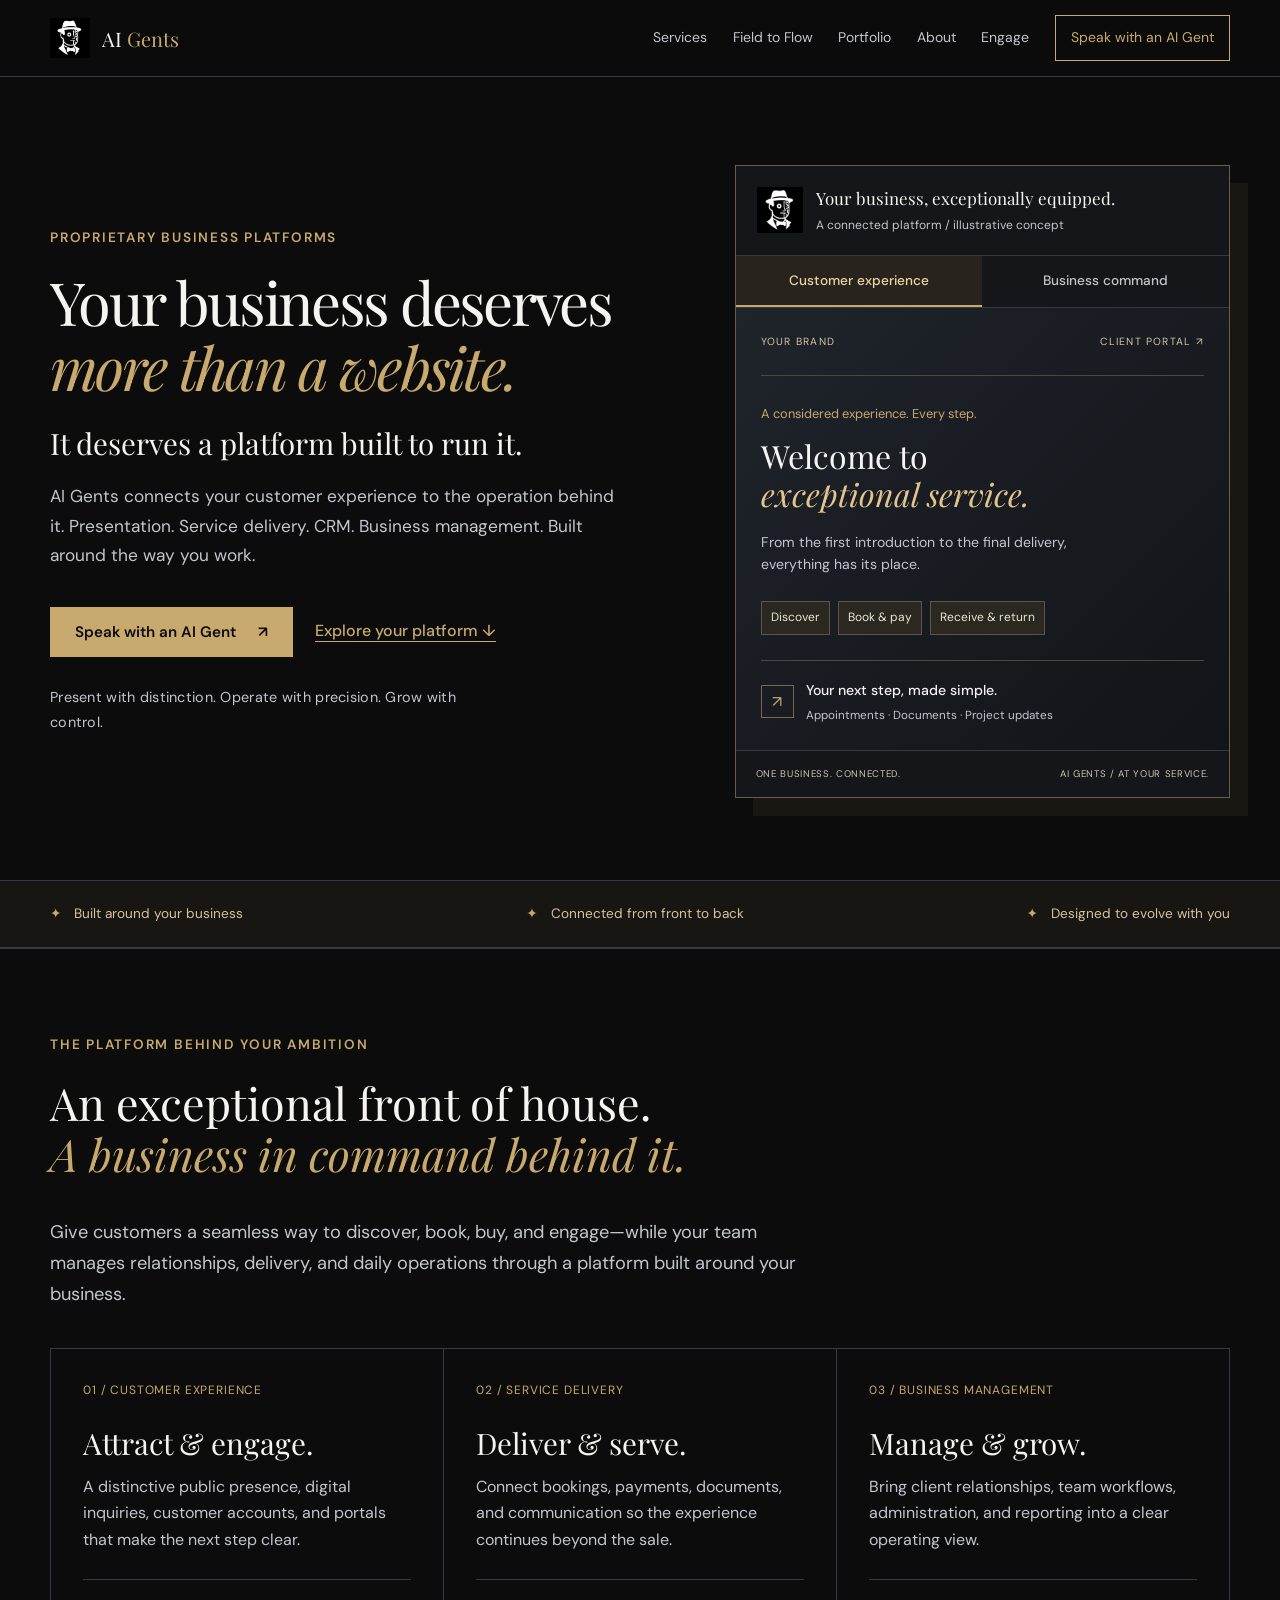
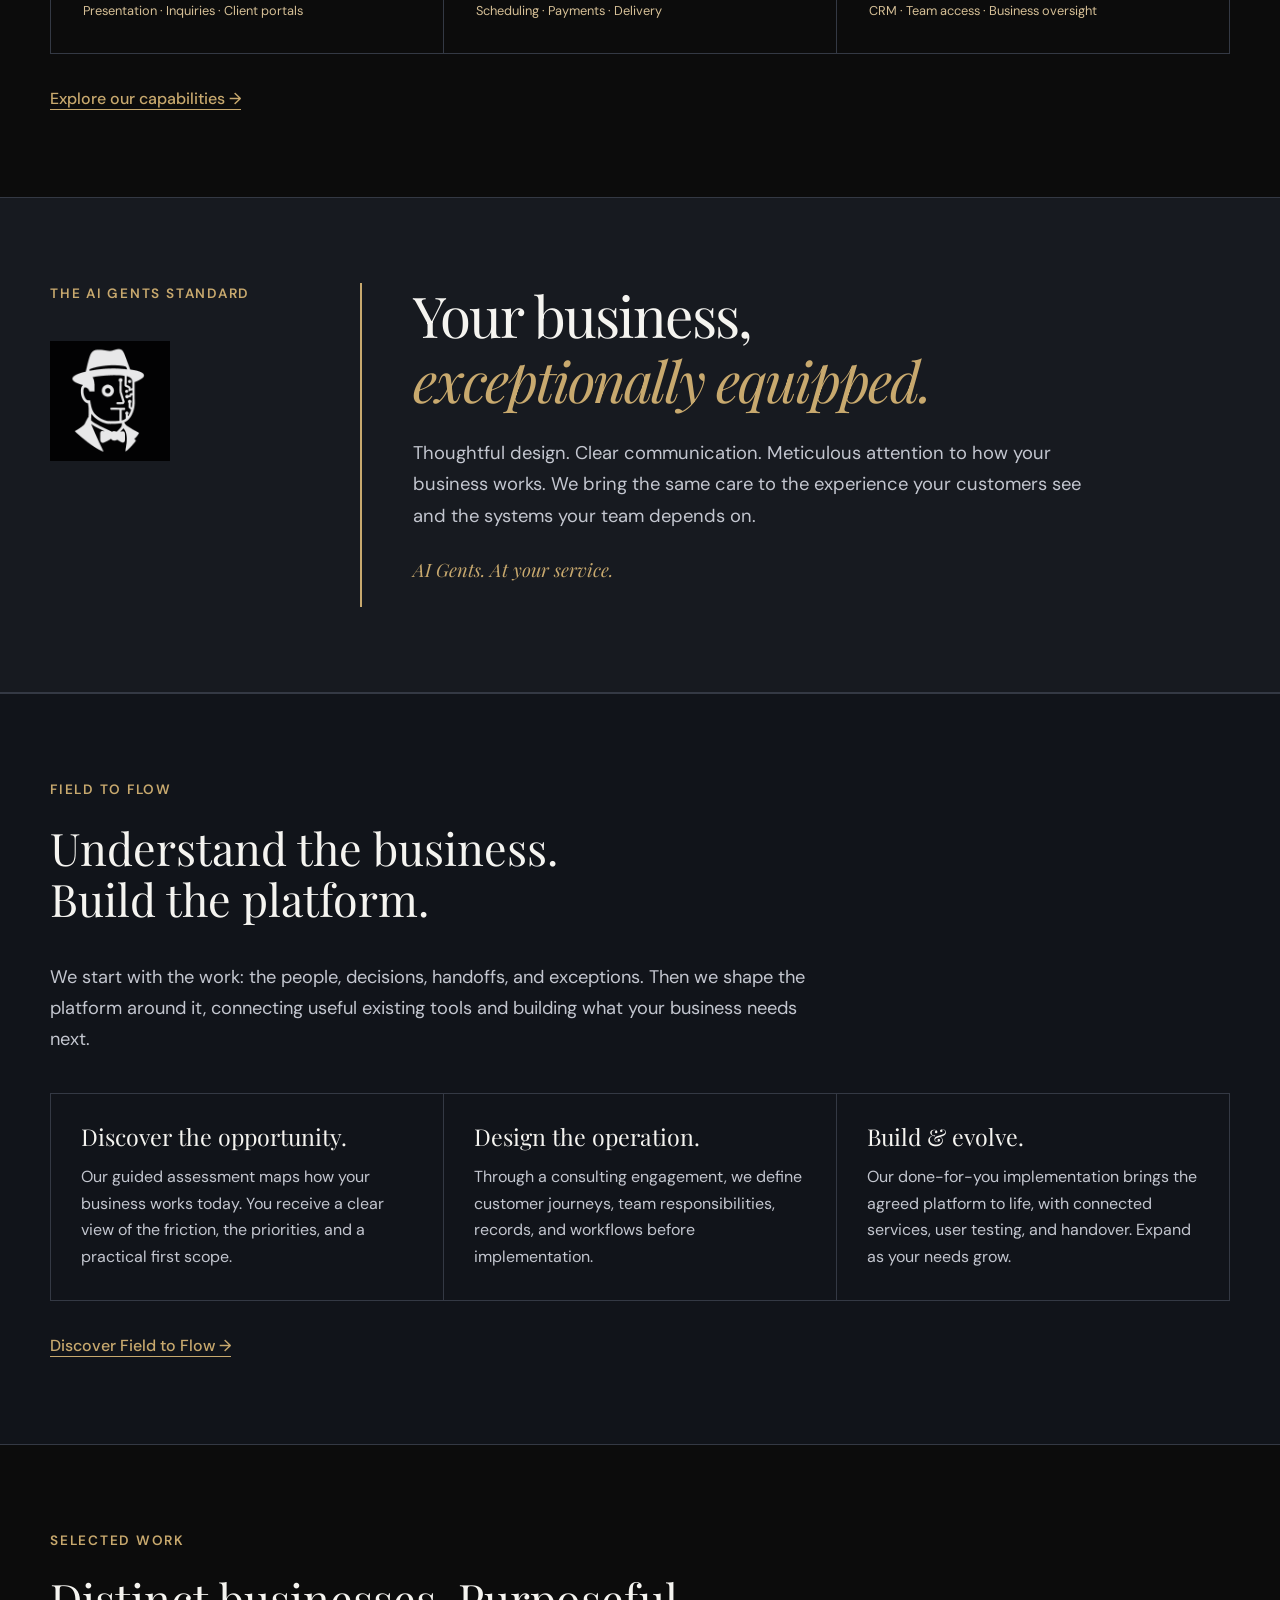
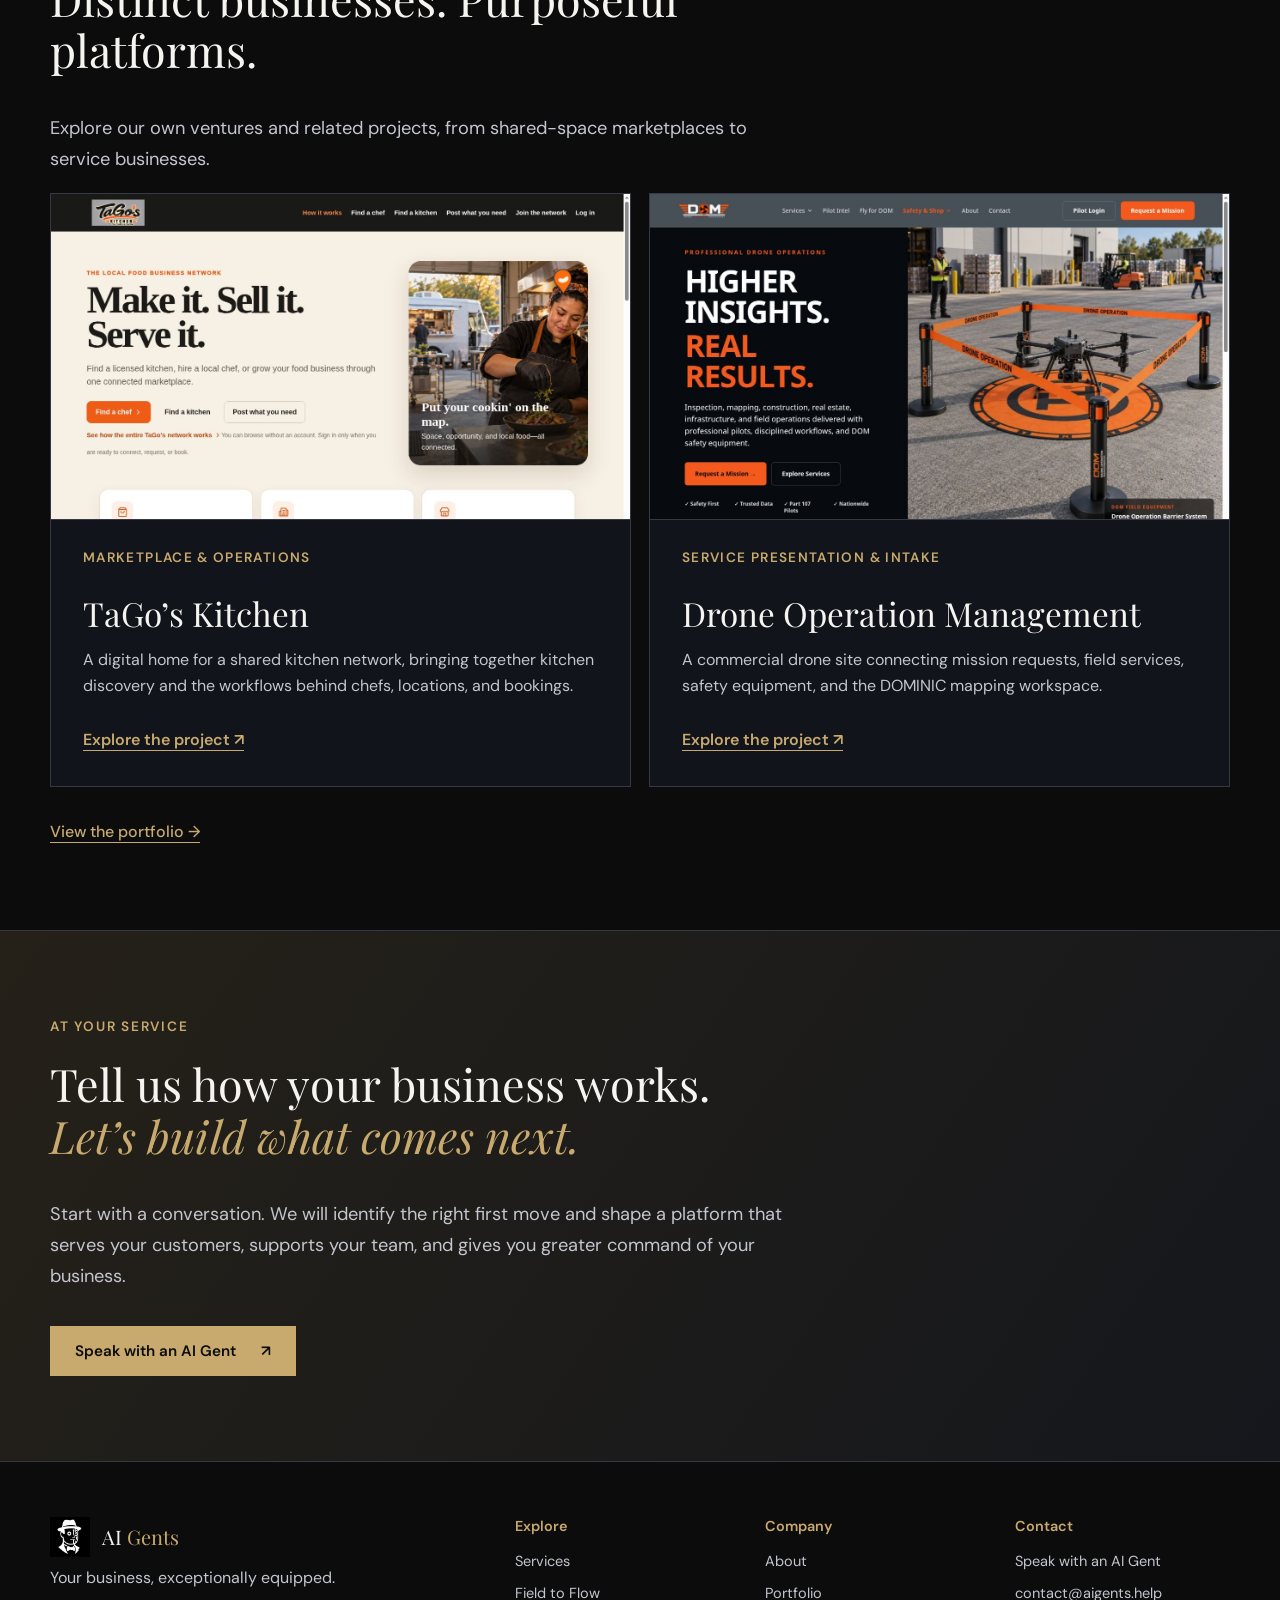
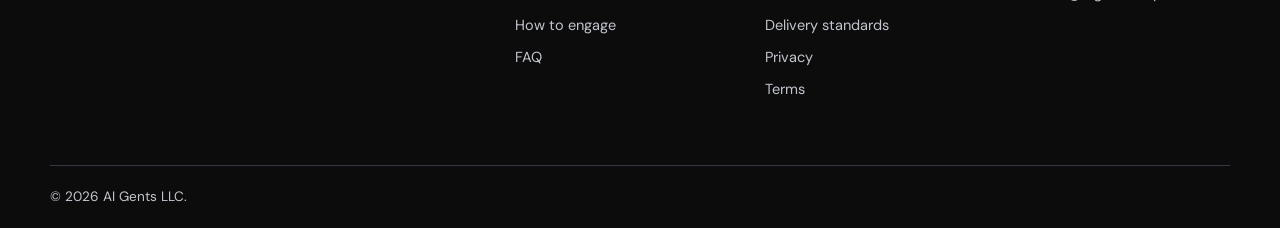
==== index.html @ dd6943e0 "Refresh DroneOpsMan and add three portfolio projects" ====
<!doctype html><html lang="en"><head><meta charset="utf-8"><meta name="viewport" content="width=device-width, initial-scale=1"><meta name="description" content="Your business deserves more than a website. AI Gents builds proprietary business platforms connecting customer experience, service delivery, CRM, and operations."><title>AI Gents | Proprietary Business Platforms</title><link rel="icon" type="image/png" href="images/logo-white.png"><link rel="preconnect" href="https://fonts.googleapis.com"><link rel="preconnect" href="https://fonts.gstatic.com" crossorigin><link href="https://fonts.googleapis.com/css2?family=Playfair+Display:ital,wght@0,400;0,500;0,600;1,400&family=DM+Sans:wght@400;500;600&display=swap" rel="stylesheet"><link rel="stylesheet" href="css/style.css"></head><body class="platform-home"><nav class="site-nav" aria-label="Main navigation"><div class="wrap nav-inner"><a class="brand" href="index.html"><img src="images/logo-white.png" alt="" width="40" height="40"><span>AI <em>Gents</em></span></a><button class="menu-toggle" type="button" aria-label="Open menu" aria-expanded="false" aria-controls="site-links"><span></span><span></span><span></span></button><div class="nav-links" id="site-links"><a href="capabilities.html">Services</a><a href="operations.html">Field to Flow</a><a href="portfolio.html">Portfolio</a><a href="about.html">About</a><a href="engage.html">Engage</a><a class="nav-action" href="contact.html">Speak with an AI Gent</a></div></div></nav><main>
<header class="home-hero platform-hero"><div class="wrap hero-layout">
<div class="hero-copy"><p class="eyebrow">Proprietary business platforms</p>
<h1>Your business deserves <em>more than a website.</em></h1>
<p class="hero-promise">It deserves a platform built to run it.</p>
<p class="lede">AI Gents connects your customer experience to the operation behind it. Presentation. Service delivery. CRM. Business management. Built around the way you work.</p>
<div class="hero-actions"><a class="button" href="contact.html?service=platform">Speak with an AI Gent <span aria-hidden="true">↗</span></a><a class="text-link" href="#your-platform">Explore your platform ↓</a></div>
<p class="hero-aside">Present with distinction. Operate with precision. Grow with control.</p></div>
<div class="platform-preview" aria-label="Illustrative business platform concept">
<div class="platform-masthead"><img src="images/logo-white.png" alt="" width="46" height="46"><div><span class="platform-label">Your business, exceptionally equipped.</span><span class="platform-caption">A connected platform / illustrative concept</span></div></div>
<div class="platform-switch" role="group" aria-label="Explore the platform"><button class="platform-view active" type="button" data-platform-view="customer" aria-pressed="true">Customer experience</button><button class="platform-view" type="button" data-platform-view="business" aria-pressed="false">Business command</button></div>
<div class="platform-screen" id="platform-customer"><div class="screen-top"><span>YOUR BRAND</span><span>CLIENT PORTAL <span aria-hidden="true">↗</span></span></div><p class="screen-eyebrow">A considered experience. Every step.</p><h2>Welcome to<br><em>exceptional service.</em></h2><p>From the first introduction to the final delivery, everything has its place.</p><div class="client-steps"><span>Discover</span><span>Book &amp; pay</span><span>Receive &amp; return</span></div><div class="portal-line"><span class="portal-symbol" aria-hidden="true">↗</span><div><strong>Your next step, made simple.</strong><span>Appointments · Documents · Project updates</span></div></div></div>
<div class="platform-screen" id="platform-business" hidden><div class="screen-top"><span>YOUR OPERATIONS</span><span>OWNER WORKSPACE</span></div><p class="screen-eyebrow">Clarity behind every customer experience.</p><h2>Your business.<br><em>In command.</em></h2><p>Bring relationships, delivery, and daily decisions into a shared workspace.</p><div class="command-modules"><div><span>01</span><strong>Relationships</strong><small>CRM &amp; client records</small></div><div><span>02</span><strong>Delivery</strong><small>Bookings &amp; workflows</small></div><div><span>03</span><strong>Management</strong><small>Payments &amp; reporting</small></div></div><div class="portal-line"><span class="portal-symbol" aria-hidden="true">✓</span><div><strong>The right access for every role.</strong><span>Owners · Teams · Customers</span></div></div></div>
<div class="platform-preview-footer"><span>ONE BUSINESS. CONNECTED.</span><span>AI GENTS / AT YOUR SERVICE.</span></div></div>
</div></header>
<section class="platform-principles" aria-label="Our approach"><div class="wrap"><span>Built around your business</span><span>Connected from front to back</span><span>Designed to evolve with you</span></div></section>
<section class="section" id="your-platform"><div class="wrap"><p class="eyebrow">The platform behind your ambition</p><h2>An exceptional front of house.<br><em>A business in command behind it.</em></h2><p class="section-lede">Give customers a seamless way to discover, book, buy, and engage—while your team manages relationships, delivery, and daily operations through a platform built around your business.</p><div class="cards platform-capabilities">
<article class="card"><span class="capability-number">01 / CUSTOMER EXPERIENCE</span><h3>Attract &amp; engage.</h3><p>A distinctive public presence, digital inquiries, customer accounts, and portals that make the next step clear.</p><span class="capability-detail">Presentation · Inquiries · Client portals</span></article>
<article class="card"><span class="capability-number">02 / SERVICE DELIVERY</span><h3>Deliver &amp; serve.</h3><p>Connect bookings, payments, documents, and communication so the experience continues beyond the sale.</p><span class="capability-detail">Scheduling · Payments · Delivery</span></article>
<article class="card"><span class="capability-number">03 / BUSINESS MANAGEMENT</span><h3>Manage &amp; grow.</h3><p>Bring client relationships, team workflows, administration, and reporting into a clear operating view.</p><span class="capability-detail">CRM · Team access · Business oversight</span></article></div>
<p class="after-cards"><a class="text-link" href="capabilities.html">Explore our capabilities →</a></p></div></section>
<section class="section point-of-view"><div class="wrap point-layout"><div><p class="eyebrow">The AI Gents standard</p><img class="gentleman-seal" src="images/logo-white.png" alt="AI Gents gentleman mark" width="120" height="120" loading="lazy"></div><div><h2>Your business,<br><em>exceptionally equipped.</em></h2><p>Thoughtful design. Clear communication. Meticulous attention to how your business works. We bring the same care to the experience your customers see and the systems your team depends on.</p><p class="gentleman-signoff">AI Gents. At your service.</p></div></div></section>
<section class="section muted"><div class="wrap"><p class="eyebrow">Field to Flow</p><h2>Understand the business.<br>Build the platform.</h2><p class="section-lede">We start with the work: the people, decisions, handoffs, and exceptions. Then we shape the platform around it, connecting useful existing tools and building what your business needs next.</p><div class="cards">
<article class="card"><h3>Discover the opportunity.</h3><p>Our guided assessment maps how your business works today. You receive a clear view of the friction, the priorities, and a practical first scope.</p></article>
<article class="card"><h3>Design the operation.</h3><p>Through a consulting engagement, we define customer journeys, team responsibilities, records, and workflows before implementation.</p></article>
<article class="card"><h3>Build &amp; evolve.</h3><p>Our done-for-you implementation brings the agreed platform to life, with connected services, user testing, and handover. Expand as your needs grow.</p></article></div><p class="after-cards"><a class="text-link" href="operations.html">Discover Field to Flow →</a></p></div></section>
<section class="section portfolio-feature"><div class="wrap"><p class="eyebrow">Selected work</p><h2>Distinct businesses. Purposeful platforms.</h2><p class="section-lede">Explore our own ventures and related projects, from shared-space marketplaces to service businesses.</p><div class="portfolio-grid">
<a class="project-card" href="https://www.tagoskitchen.com/" target="_blank" rel="noopener noreferrer"><img class="project-thumb" src="images/portfolio/tagos-home.jpg" alt="TaGo’s Kitchen homepage" width="1358" height="933" loading="lazy"><span class="project-type">Marketplace &amp; operations</span><h3>TaGo’s Kitchen</h3><p>A digital home for a shared kitchen network, bringing together kitchen discovery and the workflows behind chefs, locations, and bookings.</p><span class="project-link">Explore the project ↗</span></a>
<a class="project-card" href="https://www.droneopsman.com/" target="_blank" rel="noopener noreferrer"><img class="project-thumb" src="images/portfolio/droneopsman-home.jpg" alt="Drone Operation Management homepage" width="1358" height="933" loading="lazy"><span class="project-type">Service presentation &amp; intake</span><h3>Drone Operation Management</h3><p>A commercial drone site connecting mission requests, field services, safety equipment, and the DOMINIC mapping workspace.</p><span class="project-link">Explore the project ↗</span></a></div><p class="after-cards"><a class="text-link" href="portfolio.html">View the portfolio →</a></p></div></section>
<section class="section cta-section"><div class="wrap"><p class="eyebrow">At your service</p><h2>Tell us how your business works.<br><em>Let’s build what comes next.</em></h2><p class="section-lede">Start with a conversation. We will identify the right first move and shape a platform that serves your customers, supports your team, and gives you greater command of your business.</p><a class="button" href="contact.html?service=platform">Speak with an AI Gent <span aria-hidden="true">↗</span></a></div></section>
</main><footer class="footer"><div class="wrap footer-grid"><div><a class="brand" href="index.html"><img src="images/logo-white.png" alt="" width="40" height="40"><span>AI <em>Gents</em></span></a><p>Your business, exceptionally equipped.</p></div><div><h2>Explore</h2><a href="capabilities.html">Services</a><a href="operations.html">Field to Flow</a><a href="engage.html">How to engage</a><a href="faq.html">FAQ</a></div><div><h2>Company</h2><a href="about.html">About</a><a href="portfolio.html">Portfolio</a><a href="work.html">Delivery standards</a><a href="privacy.html">Privacy</a><a href="terms.html">Terms</a></div><div><h2>Contact</h2><a href="contact.html">Speak with an AI Gent</a><a href="mailto:contact@aigents.help">contact@aigents.help</a></div></div><div class="wrap footer-bottom">© 2026 AI Gents LLC.</div></footer><script src="js/main.js" defer></script></body></html>
---- css/style.css ----
:root{--black:#0c0c0c;--surface:#11141a;--surface-2:#181c24;--rule:#343944;--gold:#c8a96e;--white:#f5f4f0;--muted:#c3c6cf;--serif:'Playfair Display',Georgia,serif;--sans:'DM Sans',system-ui,sans-serif}*{box-sizing:border-box}html{scroll-behavior:smooth}body{margin:0;background:var(--black);color:var(--white);font:400 16px/1.65 var(--sans)}a{color:inherit}a:focus-visible,button:focus-visible,input:focus-visible,select:focus-visible,textarea:focus-visible,summary:focus-visible{outline:3px solid var(--gold);outline-offset:3px}h1,h2,h3,p{margin-top:0}h1,h2,h3{font-family:var(--serif);font-weight:400;line-height:1.15}h1{font-size:clamp(2.6rem,5.5vw,5.4rem);letter-spacing:-.025em}h2{font-size:clamp(2rem,3.5vw,3.15rem)}h3{font-size:1.45rem}p{color:var(--muted)}.wrap{width:min(1180px,calc(100% - 64px));margin-inline:auto}.site-nav{position:sticky;top:0;z-index:20;background:rgba(12,12,12,.97);border-bottom:1px solid var(--rule)}.nav-inner{height:76px;display:flex;align-items:center;justify-content:space-between;gap:25px}.brand{display:inline-flex;align-items:center;gap:12px;text-decoration:none;white-space:nowrap;font:400 1.25rem var(--serif)}.brand img{object-fit:contain}.brand em{font-style:normal;color:var(--gold)}.nav-links{display:flex;align-items:center;gap:clamp(12px,2vw,28px)}.nav-links a{color:var(--muted);text-decoration:none;font-size:.875rem}.nav-links a:hover,.nav-links a[aria-current=page]{color:var(--gold)}.nav-links .nav-action{border:1px solid var(--gold);color:var(--gold);padding:10px 15px;white-space:nowrap}.menu-toggle{display:none}.page-head{padding:100px 0 74px}.page-head h1{max-width:920px;margin:0 0 26px}.page-head h1 em{color:var(--gold);font-weight:400}.eyebrow{font-size:.85rem;letter-spacing:.13em;text-transform:uppercase;color:var(--gold);font-weight:600;margin-bottom:20px}.lede{max-width:720px;font-size:clamp(1.1rem,2vw,1.38rem);line-height:1.55}.hero-actions{display:flex;gap:28px;align-items:center;padding-bottom:90px}.button{display:inline-flex;align-items:center;justify-content:center;border:1px solid var(--gold);background:var(--gold);color:var(--black);padding:14px 24px;min-height:50px;text-decoration:none;font:600 .95rem var(--sans);cursor:pointer}.button:hover{background:#e0c38e}.text-link{color:var(--gold);text-decoration:underline;text-underline-offset:5px;font-weight:500}.section{padding:85px 0;border-top:1px solid var(--rule)}.section.muted{background:var(--surface)}.section h2{max-width:800px}.section-lede{font-size:1.14rem;max-width:760px;line-height:1.7}.cards{display:grid;grid-template-columns:repeat(3,minmax(0,1fr));gap:1px;background:var(--rule);border:1px solid var(--rule);margin-top:38px}.card{background:var(--black);padding:30px;min-height:185px}.muted .card{background:var(--surface)}.card h3{margin-bottom:14px}.card p{margin:0}.after-cards{margin:32px 0 0}.cta-section{background:var(--surface-2)}.cta-section .button{margin-top:16px}.footer{border-top:1px solid var(--rule);padding-top:55px}.footer-grid{display:grid;grid-template-columns:2fr repeat(3,1fr);gap:35px;padding-bottom:55px}.footer h2{font:600 .9rem var(--sans);color:var(--gold);margin-bottom:15px}.footer a:not(.brand){display:block;color:var(--muted);text-decoration:none;margin:8px 0;font-size:.91rem}.footer a:hover{color:var(--gold)}.footer-bottom{border-top:1px solid var(--rule);padding:20px 0;color:var(--muted);font-size:.85rem}.faq{max-width:850px;border-top:1px solid var(--rule);margin-top:36px}.faq details{border-bottom:1px solid var(--rule);padding:20px 0}.faq summary{cursor:pointer;font-size:1.1rem;font-weight:500}.faq details p{margin:14px 0 4px}.contact-grid{display:grid;grid-template-columns:1fr 1.5fr;gap:70px}.contact-grid h2{font-size:2rem}.contact-grid .quiet{font-size:.875rem}.form-panel{background:var(--surface);border:1px solid var(--rule);padding:32px}.form-panel label{display:block;font-weight:500;margin-bottom:18px}.form-panel input,.form-panel select,.form-panel textarea{display:block;width:100%;margin-top:7px;background:var(--surface-2);border:1px solid #69707e;color:var(--white);font:400 1rem var(--sans);padding:13px 14px;border-radius:0}.form-panel textarea{resize:vertical}.form-panel .button:disabled{opacity:.6;cursor:wait}.form-row{display:grid;grid-template-columns:1fr 1fr;gap:16px}.form-status{margin:15px 0}.form-panel .quiet a{color:var(--gold)}.legal{padding-top:60px;padding-bottom:80px}.legal p,.legal li{max-width:850px;color:var(--muted)}.legal h1,.legal h2,.legal h3{margin-top:28px}.legal a{color:var(--gold)}@media(max-width:920px){.nav-links{gap:10px}.nav-links a{font-size:.8rem}.nav-links .nav-action{padding:9px}.cards{grid-template-columns:repeat(2,minmax(0,1fr))}.contact-grid{gap:30px}}@media(max-width:760px){.wrap{width:min(100% - 36px,600px)}.nav-inner{height:68px}.menu-toggle{display:flex;flex-direction:column;justify-content:center;gap:5px;width:44px;height:44px;border:1px solid var(--rule);background:transparent;padding:10px;cursor:pointer}.menu-toggle span{height:2px;background:var(--white);width:100%}.nav-links{display:none;position:absolute;left:0;right:0;top:68px;background:#101216;border-bottom:1px solid var(--rule);padding:20px 18px;flex-direction:column;align-items:stretch;gap:0;max-height:calc(100vh - 68px);overflow:auto}.nav-links.open{display:flex}.nav-links a,.nav-links .nav-action{font-size:1rem;padding:12px 8px}.nav-links .nav-action{text-align:center;margin-top:10px}.page-head{padding:64px 0 45px}.hero-actions{padding-bottom:65px;flex-wrap:wrap}.section{padding:65px 0}.cards{grid-template-columns:1fr}.card{min-height:0;padding:25px}.footer-grid{grid-template-columns:1fr 1fr;gap:28px}.footer-grid>div:first-child{grid-column:1/-1}.contact-grid{grid-template-columns:1fr}.form-row{grid-template-columns:1fr;gap:0}.form-panel{padding:22px}}@media(prefers-reduced-motion:reduce){html{scroll-behavior:auto}}

/* Selected work */
.portfolio-intro{padding-bottom:38px}
.portfolio-intro .lede{max-width:850px}
.portfolio-grid{display:grid;grid-template-columns:repeat(2,minmax(0,1fr));gap:18px}
.project-card{display:flex;flex-direction:column;min-height:295px;padding:32px;border:1px solid var(--rule);background:var(--surface);text-decoration:none;transition:border-color .2s,background .2s}
.project-card:hover,.project-card:focus-visible{border-color:var(--gold);background:var(--surface-2)}
.project-card .project-type{color:var(--gold);font-size:.85rem;font-weight:600;letter-spacing:.1em;text-transform:uppercase;margin-bottom:25px}
.project-card h3{font-size:clamp(1.65rem,2.6vw,2.25rem);margin-bottom:14px}
.project-card p{margin-bottom:28px;max-width:51ch}
.project-card .project-link{color:var(--gold);font-weight:600;margin-top:auto;text-decoration:underline;text-underline-offset:5px}
.portfolio-note{margin:29px 0 0;max-width:760px;font-size:.95rem}
.portfolio-feature .project-card{min-height:260px}
@media(max-width:760px){.portfolio-grid{grid-template-columns:1fr}.project-card{min-height:0;padding:26px}.portfolio-feature .project-card{min-height:0}}

.project-card{overflow:hidden}
.project-thumb{display:block;width:calc(100% + 64px);height:auto;aspect-ratio:16/9;object-fit:cover;object-position:center top;margin:-32px -32px 27px;border-bottom:1px solid var(--rule);background:var(--surface-2)}
@media(max-width:760px){.project-thumb{width:calc(100% + 52px);margin:-26px -26px 23px}}

/* Home: an operational point of view, expressed as a working example. */
.home-hero{position:relative;overflow:hidden;border-bottom:1px solid var(--rule);background:var(--black)}
.hero-layout{position:relative;display:grid;grid-template-columns:minmax(0,1.08fr) minmax(390px,.92fr);gap:clamp(36px,5vw,80px);align-items:center;padding-top:clamp(80px,9vw,140px);padding-bottom:clamp(80px,9vw,135px)}
.hero-copy h1{font-size:clamp(3.2rem,5.5vw,5.8rem);margin:0 0 30px;letter-spacing:-.045em;line-height:1.08}
.hero-copy h1 em{font-weight:400;color:var(--gold)}
.hero-copy .lede{font-size:clamp(1.13rem,1.7vw,1.35rem);line-height:1.62;max-width:570px}
.home-hero .hero-actions{padding:19px 0 0;gap:25px}
.home-hero .button{gap:22px;transition:transform .2s ease,background .2s ease}
.home-hero .button:hover{transform:translateY(-3px)}
.hero-aside{font-size:.9rem;letter-spacing:.02em;margin:34px 0 0;color:#9298a5}
.flow-demo{border:1px solid #62605b;background:#12151b;box-shadow:22px 22px 0 #0a0b0e;min-width:0}
.demo-topline,.demo-footer{display:flex;align-items:center;gap:12px;padding:13px 20px;color:#b7b7b5;font:600 .7rem/1.3 var(--sans);letter-spacing:.1em;border-bottom:1px solid var(--rule)}
.demo-mark{color:var(--gold);font-size:1.35rem;line-height:1}
.demo-topline-end{margin-left:auto;color:var(--gold)}
.demo-body{padding:28px 28px 24px}
.demo-kicker{color:var(--white);font-weight:500;font-size:.95rem;margin-bottom:15px}
.demo-options{display:flex;gap:7px;flex-wrap:wrap;margin-bottom:28px}
.demo-option{border:1px solid #58606d;background:transparent;color:#e2e2df;font:500 .83rem var(--sans);padding:9px 11px;cursor:pointer;transition:background .2s,border-color .2s,color .2s}
.demo-option:hover{border-color:var(--gold);color:var(--white)}
.demo-option.active{background:var(--gold);border-color:var(--gold);color:var(--black)}
.demo-journey{display:grid;grid-template-columns:1fr 34px 1fr;align-items:stretch;gap:10px}
.demo-stage{background:#1b2029;border:1px solid #4b515d;padding:20px;min-width:0}
.demo-step{font:600 .7rem var(--sans);letter-spacing:.1em;color:#b4b7c0}
.demo-stage h2{font:500 1.24rem/1.25 var(--serif);margin:18px 0 12px;color:var(--white)}
.demo-stage p{font-size:.84rem;line-height:1.5;margin:0;color:#c6cad2}
.demo-result{border-color:#907950;background:#24241e}
.demo-result .demo-step,.demo-result h2{color:#f1cf8c}
.demo-connector{display:flex;flex-direction:column;align-items:center;justify-content:center;color:var(--gold);font-size:1.4rem;transform:rotate(-90deg)}
.demo-connector span{width:27px;height:1px;background:var(--gold)}
.demo-footer{border-top:1px solid var(--rule);border-bottom:0;justify-content:space-between;font-size:.63rem;letter-spacing:.06em}
.demo-footer a{color:var(--gold);text-decoration:none;white-space:nowrap}
.demo-footer a:hover{text-decoration:underline;text-underline-offset:4px}
.site-nav .nav-links a:not(.nav-action){transition:color .2s ease}
.card{transition:background .2s ease,border-color .2s ease}
.card:hover{background:#1b2028}
.muted .card:hover{background:#202630}
@media(max-width:1100px){.hero-layout{grid-template-columns:1fr;gap:50px}.hero-copy h1{max-width:760px}.flow-demo{max-width:760px}}
@media(max-width:760px){.hero-layout{padding-top:70px;padding-bottom:75px;gap:42px}.hero-copy h1{font-size:clamp(3rem,11vw,4.4rem)}.home-hero .hero-actions{align-items:flex-start}.flow-demo{box-shadow:10px 10px 0 #0a0b0e}.demo-body{padding:21px 16px}.demo-journey{grid-template-columns:1fr;gap:0}.demo-connector{transform:none;height:29px;font-size:1.1rem}.demo-connector span{display:none}.demo-footer{flex-wrap:wrap}.demo-stage{padding:17px}.demo-stage h2{margin:8px 0}}
@media(prefers-reduced-motion:reduce){.home-hero .button,.card,.demo-option,.site-nav .nav-links a{transition:none}.home-hero .button:hover{transform:none}}

.point-of-view{background:#171a20;border-block:1px solid var(--rule)}
.point-layout{display:grid;grid-template-columns:220px minmax(0,1fr);gap:clamp(40px,7vw,120px);align-items:start}
.point-index{display:block;color:#777f8c;font:400 4.5rem/1 var(--serif);margin-top:38px}
.point-layout>div:last-child{border-left:2px solid var(--gold);padding-left:clamp(27px,4vw,64px)}
.point-layout h2{font-size:clamp(2.5rem,4.5vw,4.9rem);max-width:860px;letter-spacing:-.035em;margin-bottom:25px}
.point-layout p:not(.eyebrow){font-size:1.15rem;max-width:680px;line-height:1.7;margin-bottom:22px}
@media(max-width:760px){.point-layout{grid-template-columns:1fr;gap:20px}.point-index{display:none}.point-layout>div:last-child{padding-left:23px}.point-layout h2{font-size:clamp(2.35rem,8vw,3.6rem)}}

/* Proprietary platform positioning, within the established AI Gents identity. */
.platform-home .hero-layout{grid-template-columns:minmax(0,1.12fr) minmax(0,.88fr);gap:54px;padding-block:88px 82px}
.platform-home .hero-copy h1{font-size:clamp(3rem,4.65vw,4.75rem);line-height:1.1;max-width:720px;margin-bottom:24px}
.platform-home .hero-copy h1 em{display:block}
.hero-promise{font-family:var(--serif);font-size:clamp(1.5rem,2.3vw,2rem);line-height:1.3;color:var(--white);max-width:560px;margin-bottom:20px}
.platform-home .hero-copy .lede{font-size:1.08rem;line-height:1.7}
.platform-home .hero-actions{flex-wrap:wrap;gap:22px}
.platform-home .hero-aside{font-size:.9rem;color:var(--muted);max-width:440px;line-height:1.8;margin-top:28px}
.platform-preview{border:1px solid #685d49;background:#141619;box-shadow:18px 18px 0 #191712;min-width:0}
.platform-masthead{display:flex;align-items:center;gap:13px;padding:21px;border-bottom:1px solid var(--rule)}
.platform-masthead img{object-fit:contain;flex-shrink:0}
.platform-label{display:block;font:400 1.06rem/1.4 var(--serif);color:var(--white)}
.platform-caption{display:block;font-size:.75rem;line-height:1.5;color:var(--muted);margin-top:5px}
.platform-switch{display:flex;border-bottom:1px solid var(--rule)}
.platform-view{flex:1;padding:15px 10px;background:transparent;color:var(--muted);border:0;border-bottom:2px solid transparent;font:500 .85rem/1.4 var(--sans);cursor:pointer}
.platform-view.active{background:#28241d;color:#eed5a5;border-bottom-color:var(--gold)}
.platform-view:hover{color:var(--white);background:#252525}
.platform-screen{padding:25px;min-height:400px;background:linear-gradient(135deg,#1f242b,#111418)}
.platform-screen[hidden]{display:none}
.screen-top{display:flex;justify-content:space-between;gap:12px;font-size:.65rem;letter-spacing:.12em;color:#d4c3a6;padding-bottom:25px;border-bottom:1px solid #494941}
.screen-eyebrow{margin:27px 0 13px;color:#c8a96e;font-size:.8rem}
.platform-screen h2{font-size:clamp(1.8rem,2.5vw,2.6rem);margin:0 0 17px;line-height:1.2}
.platform-screen h2 em{color:#e3c48c;font-weight:400}
.platform-screen>p:not(.screen-eyebrow){font-size:.88rem;line-height:1.6;max-width:350px}
.client-steps{display:flex;gap:8px;flex-wrap:wrap;margin:25px 0}
.client-steps span{padding:6px 9px;border:1px solid #5c5549;font-size:.75rem;color:#eee3d0;background:#2b2822}
.portal-line{display:flex;align-items:center;gap:12px;border-top:1px solid #494941;padding-top:18px;margin-top:23px}
.portal-line strong{display:block;font-size:.88rem;font-weight:500;color:var(--white)}
.portal-line div>span{display:block;font-size:.73rem;color:var(--muted);margin-top:4px}
.portal-symbol{display:grid;place-items:center;flex-shrink:0;width:33px;height:33px;border:1px solid #78694f;color:var(--gold)}
.platform-preview-footer{display:flex;justify-content:space-between;flex-wrap:wrap;gap:12px;padding:15px 20px;font-size:.6rem;letter-spacing:.07em;color:#d0c4af;border-top:1px solid var(--rule)}
.command-modules{display:grid;grid-template-columns:repeat(3,minmax(0,1fr));gap:7px;margin-top:22px}
.command-modules>div{padding:12px 9px;border:1px solid #57513f;background:#28251f;min-width:0}
.command-modules span{display:block;font-size:.7rem;color:#d5b87f;margin-bottom:10px}
.command-modules strong{display:block;font-size:.75rem;font-weight:500;overflow-wrap:anywhere}
.command-modules small{display:block;font-size:.65rem;line-height:1.5;color:var(--muted);margin-top:5px}
.platform-principles{border-bottom:1px solid var(--rule);background:#171613}
.platform-principles .wrap{display:flex;justify-content:space-between;gap:22px;padding-block:22px}
.platform-principles span{font-size:.85rem;color:#d7c49f}
.platform-principles span::before{content:'✦';margin-right:13px;color:var(--gold)}
.platform-home .section h2 em{color:var(--gold);font-weight:400}
.platform-capabilities .card{display:flex;flex-direction:column;padding:32px}
.capability-number{font-size:.75rem;letter-spacing:.07em;color:var(--gold);margin-bottom:25px}
.platform-capabilities h3{font-size:1.85rem}
.capability-detail{display:block;font-size:.8rem;color:#d5bf96;border-top:1px solid var(--rule);padding-top:20px;margin-top:26px}
.gentleman-seal{object-fit:contain;opacity:.9;margin-top:15px}
.platform-home .point-layout h2{font-size:clamp(2.4rem,4.4vw,4.1rem)}
.point-layout .gentleman-signoff{font-family:var(--serif);color:var(--gold);font-style:italic;font-size:1.4rem}
.platform-home .cta-section{background:linear-gradient(125deg,#252119,#15171c)}
.platform-home .cta-section h2{max-width:1000px}
.platform-home .cta-section .button{gap:25px}
#your-platform{scroll-margin-top:95px}
@media(max-width:1100px){.platform-home .hero-layout{grid-template-columns:1fr;gap:44px;padding-top:65px}.platform-home .hero-copy h1{font-size:clamp(3rem,6.5vw,4.75rem)}.platform-preview{max-width:650px}.platform-screen{min-height:370px}.platform-capabilities .card{padding:25px}}
@media(max-width:760px){.platform-home .hero-layout{padding-block:53px 60px;gap:38px}.platform-home .hero-copy h1{font-size:clamp(2.5rem,9.5vw,4rem)}.platform-home .hero-copy .eyebrow{font-size:.75rem}.platform-home .hero-actions{align-items:flex-start;gap:23px}.platform-preview{box-shadow:8px 8px 0 #191712}.platform-masthead{padding:17px 14px;gap:10px}.platform-label{font-size:1rem}.platform-caption{font-size:.7rem}.platform-view{font-size:.78rem;padding:14px 7px;min-height:50px}.platform-screen{padding:21px 17px;min-height:390px}.platform-screen h2{font-size:2rem}.screen-top{font-size:.58rem}.platform-principles .wrap{flex-direction:column;gap:10px;padding-block:20px}.platform-principles span{font-size:.82rem}.platform-capabilities .card{padding:27px}.capability-number{margin-bottom:18px}.gentleman-seal{width:70px;height:70px;margin-top:0}.platform-home .point-layout>div:first-child{display:flex;align-items:center;justify-content:space-between;gap:20px}.platform-home .point-layout .eyebrow{margin:0}.platform-preview-footer{padding-inline:15px}.platform-home .section h2{font-size:clamp(2rem,7.2vw,2.7rem)}}

.project-thumb-fallback{display:flex;flex-direction:column;justify-content:space-between;gap:18px;padding:24px;background:#1d2229;color:var(--white);font:400 clamp(1.35rem,2.6vw,2.35rem)/1.13 var(--serif)}
.project-thumb-fallback strong{font-weight:400;color:var(--gold)}
.project-thumb-fallback small{font:500 .72rem/1.4 var(--sans);letter-spacing:.08em;text-transform:uppercase;color:var(--muted)}
@media(max-width:760px){.project-thumb-fallback{padding:20px}}
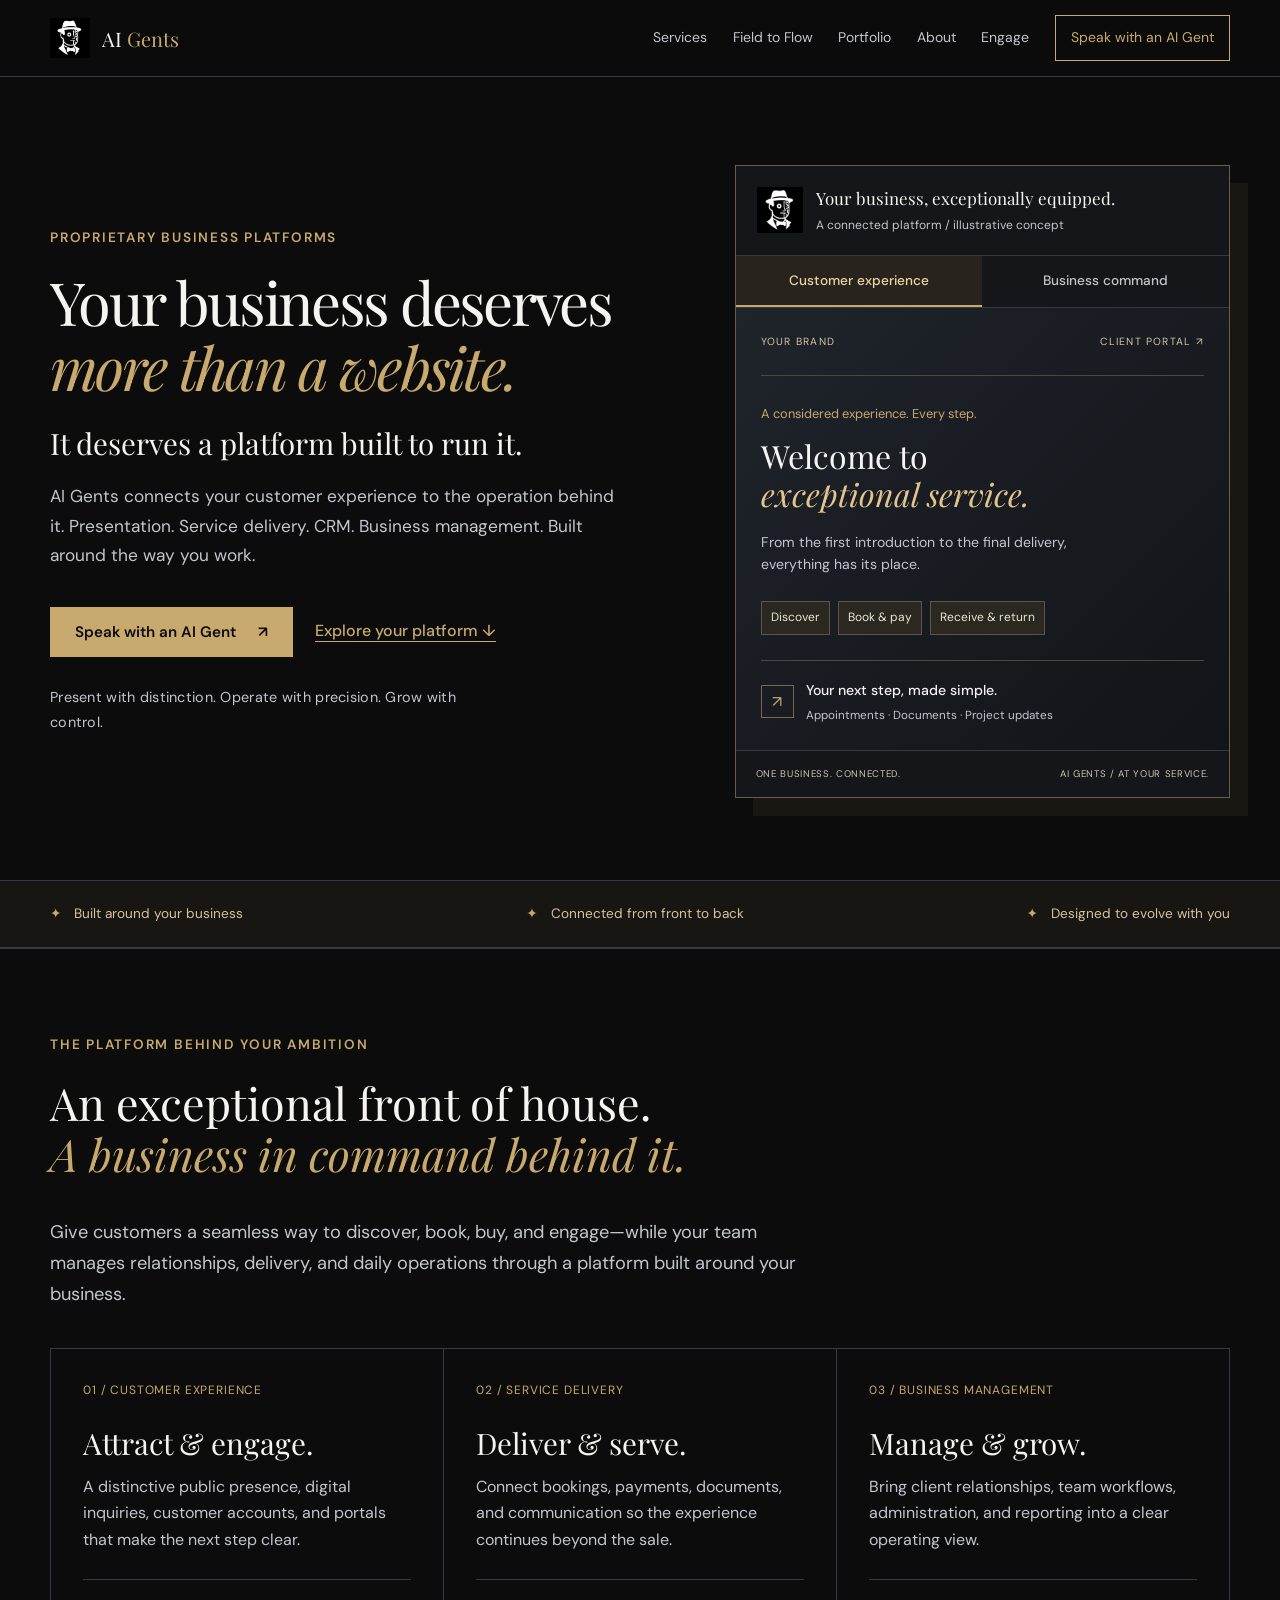
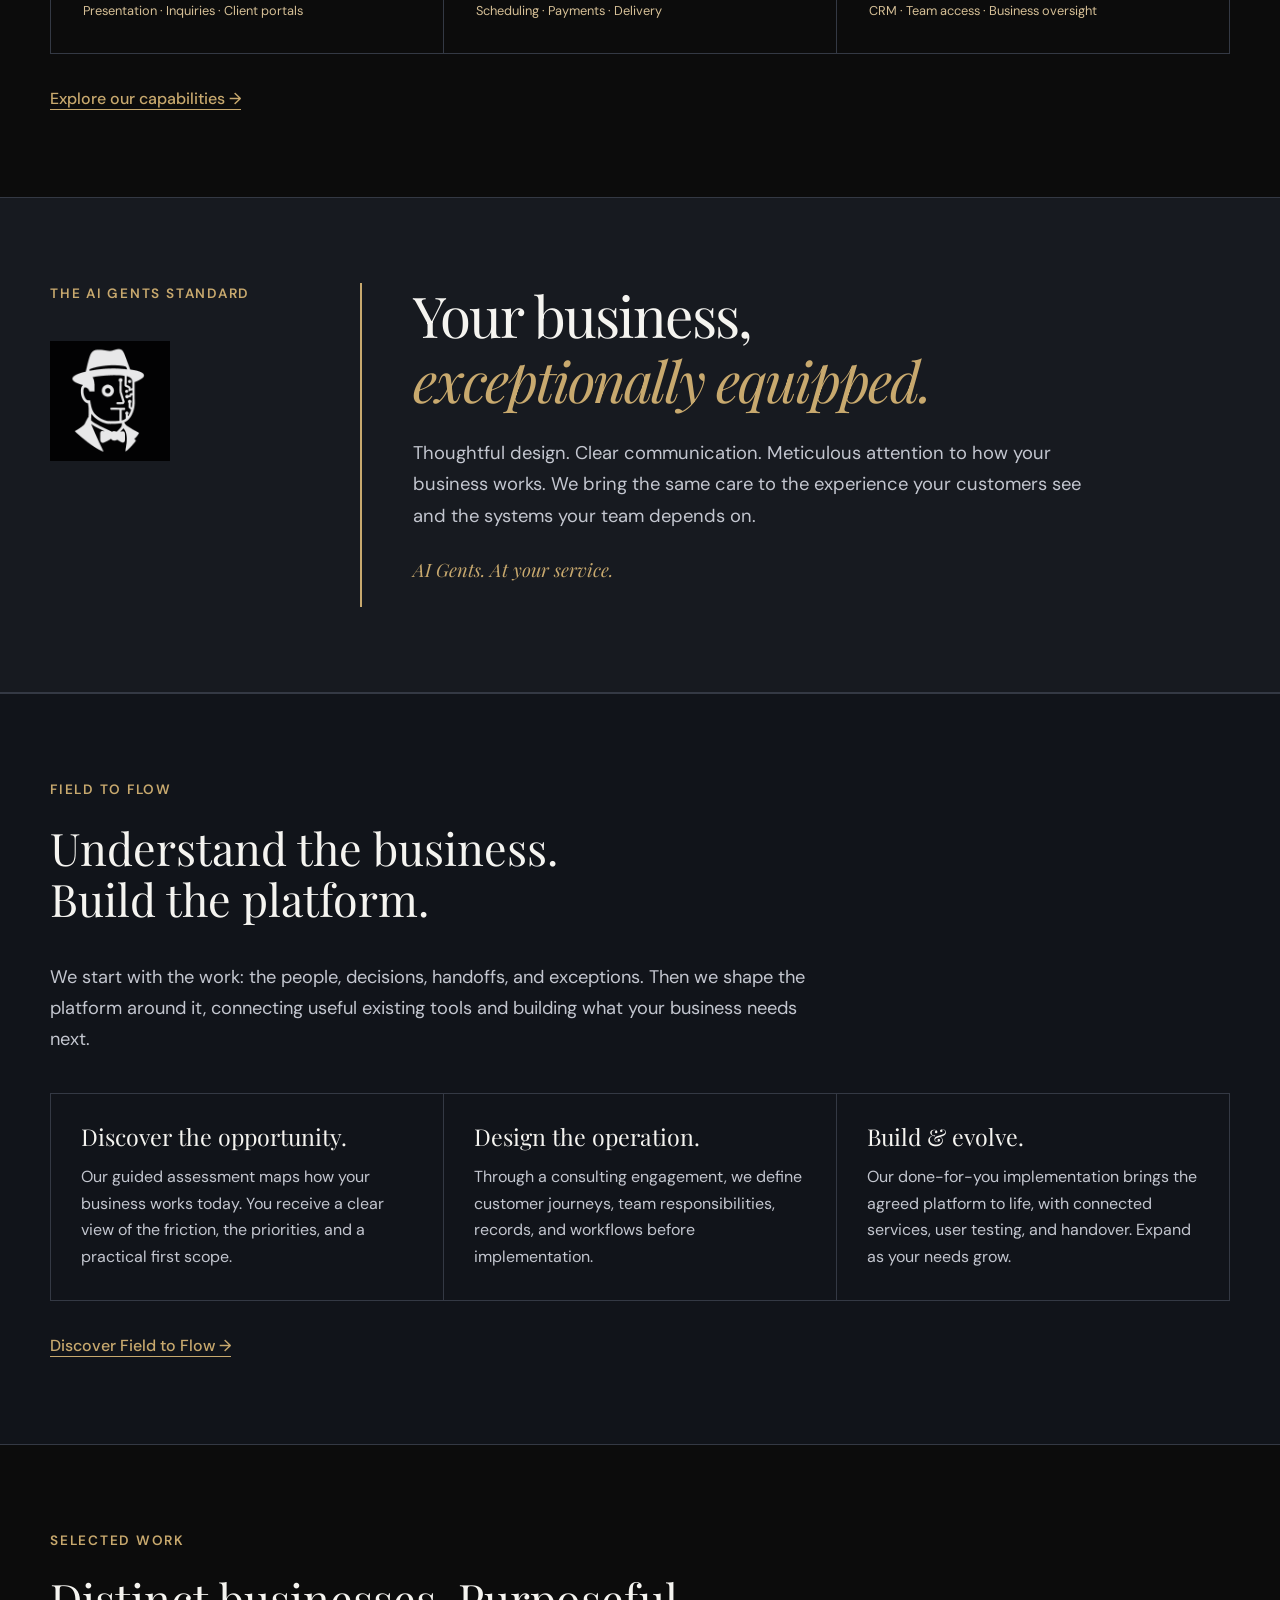
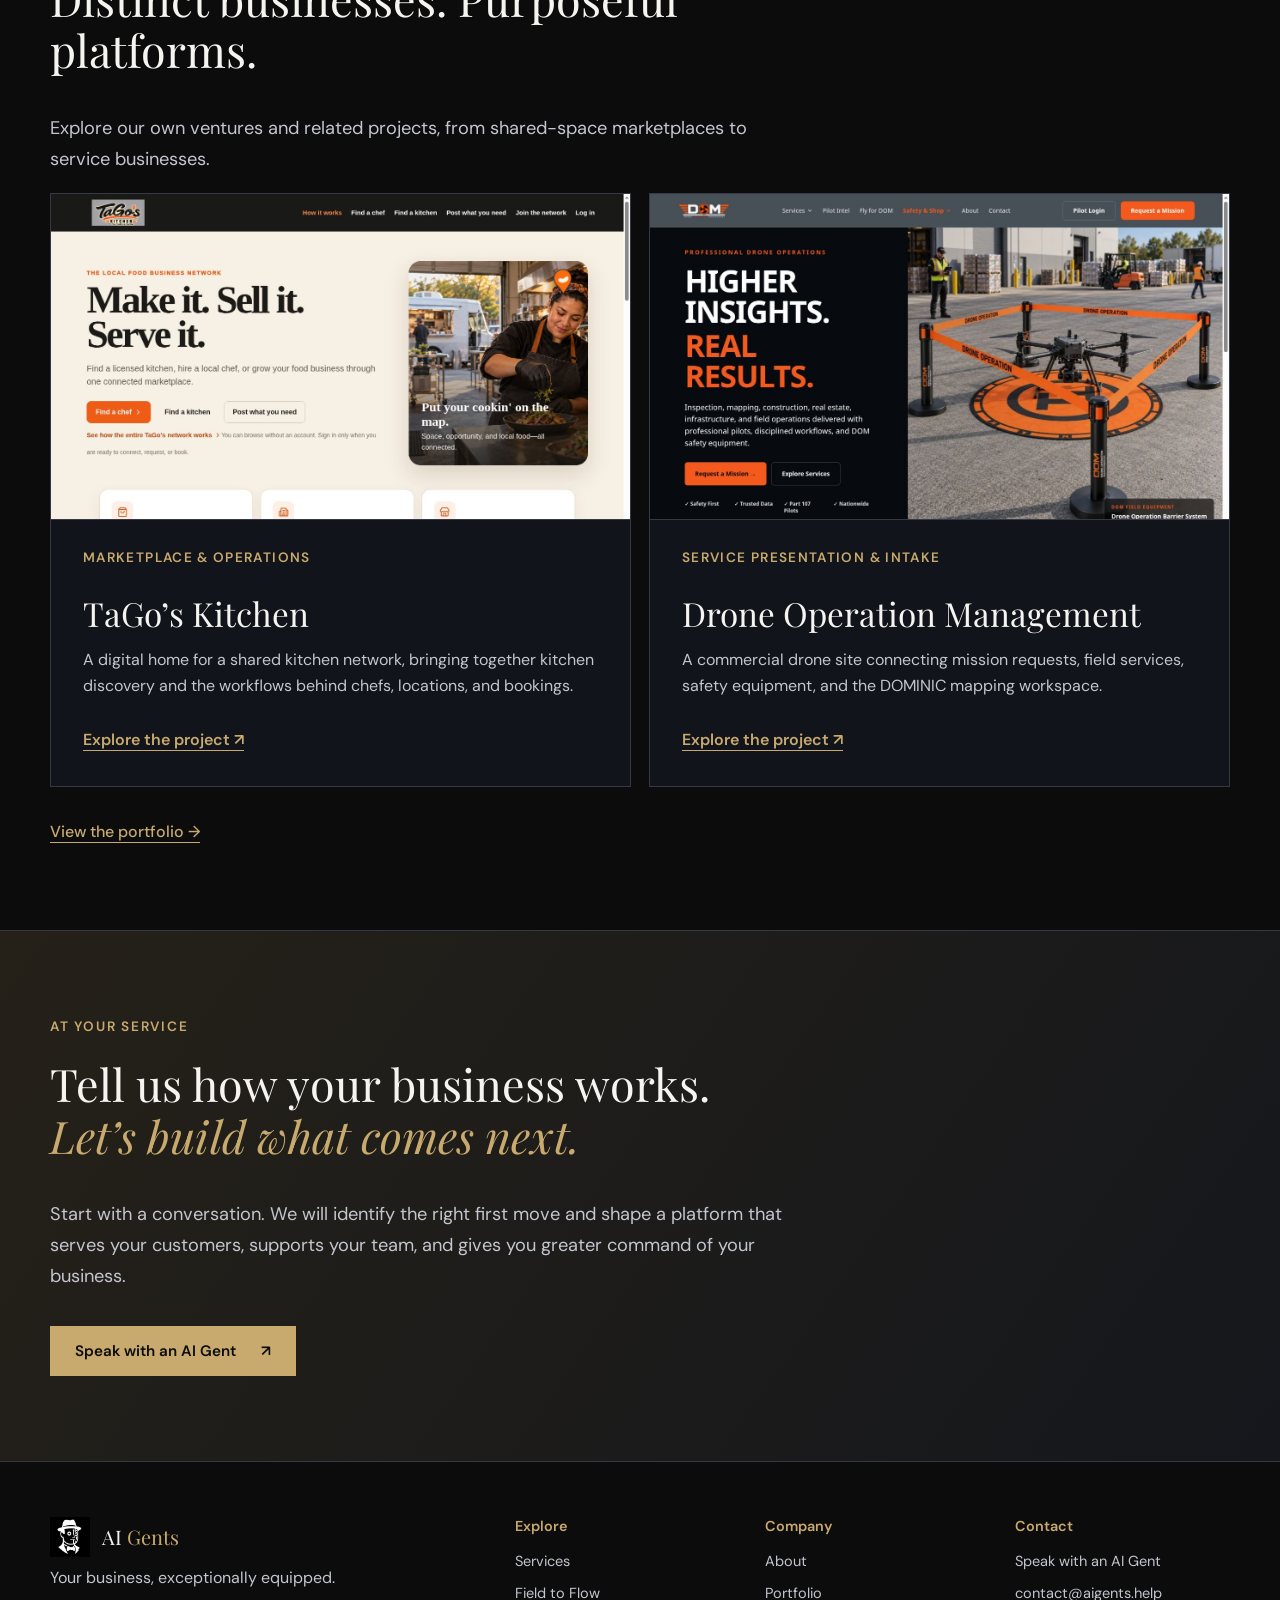
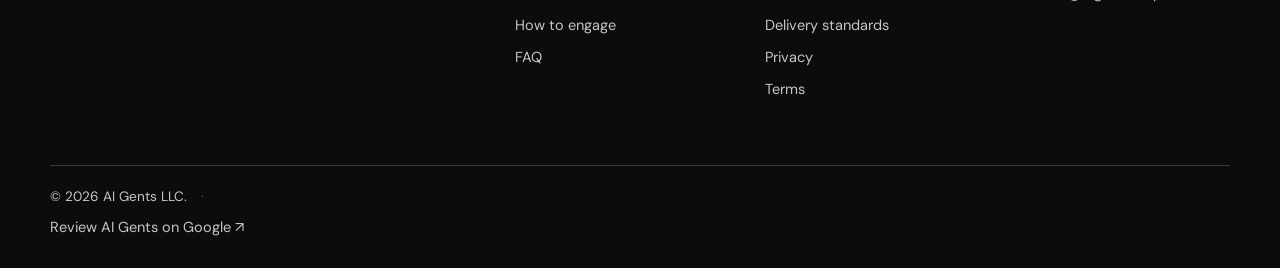
==== commit 62648ecc: "Add discreet Google review link to site footer" ====
--- a/index.html
+++ b/index.html
@@ -1,4 +1,4 @@
-<!doctype html><html lang="en"><head><meta charset="utf-8"><meta name="viewport" content="width=device-width, initial-scale=1"><meta name="description" content="Your business deserves more than a website. AI Gents builds proprietary business platforms connecting customer experience, service delivery, CRM, and operations."><title>AI Gents | Proprietary Business Platforms</title><link rel="icon" type="image/png" href="images/logo-white.png"><link rel="preconnect" href="https://fonts.googleapis.com"><link rel="preconnect" href="https://fonts.gstatic.com" crossorigin><link href="https://fonts.googleapis.com/css2?family=Playfair+Display:ital,wght@0,400;0,500;0,600;1,400&family=DM+Sans:wght@400;500;600&display=swap" rel="stylesheet"><link rel="stylesheet" href="css/style.css"></head><body class="platform-home"><nav class="site-nav" aria-label="Main navigation"><div class="wrap nav-inner"><a class="brand" href="index.html"><img src="images/logo-white.png" alt="" width="40" height="40"><span>AI <em>Gents</em></span></a><button class="menu-toggle" type="button" aria-label="Open menu" aria-expanded="false" aria-controls="site-links"><span></span><span></span><span></span></button><div class="nav-links" id="site-links"><a href="capabilities.html">Services</a><a href="operations.html">Field to Flow</a><a href="portfolio.html">Portfolio</a><a href="about.html">About</a><a href="engage.html">Engage</a><a class="nav-action" href="contact.html">Speak with an AI Gent</a></div></div></nav><main>
+<!doctype html><html lang="en"><head><meta charset="utf-8"><meta name="viewport" content="width=device-width, initial-scale=1"><meta name="description" content="Your business deserves more than a website. AI Gents builds proprietary business platforms connecting customer experience, service delivery, CRM, and operations."><link rel="canonical" href="https://aigents.help/"><meta property="og:type" content="website"><meta property="og:site_name" content="AI Gents"><meta property="og:url" content="https://aigents.help/"><meta property="og:title" content="AI Gents | Proprietary Business Platforms"><meta property="og:description" content="Your business deserves more than a website. AI Gents designs connected business platforms, customer portals, CRM, and workflows."><meta property="og:image" content="https://aigents.help/images/ai-gents-social-preview.jpg"><meta property="og:image:secure_url" content="https://aigents.help/images/ai-gents-social-preview.jpg"><meta property="og:image:type" content="image/jpeg"><meta property="og:image:width" content="480"><meta property="og:image:height" content="252"><meta property="og:image:alt" content="AI Gents — Proprietary Business Platforms and AI Consulting"><meta name="twitter:card" content="summary_large_image"><meta name="twitter:title" content="AI Gents | Proprietary Business Platforms"><meta name="twitter:description" content="Your business deserves more than a website. Custom platforms, workflows, customer portals and business systems."><meta name="twitter:image" content="https://aigents.help/images/ai-gents-social-preview.jpg"><title>AI Gents | Proprietary Business Platforms</title><link rel="icon" type="image/png" href="images/logo-white.png"><link rel="preconnect" href="https://fonts.googleapis.com"><link rel="preconnect" href="https://fonts.gstatic.com" crossorigin><link href="https://fonts.googleapis.com/css2?family=Playfair+Display:ital,wght@0,400;0,500;0,600;1,400&family=DM+Sans:wght@400;500;600&display=swap" rel="stylesheet"><link rel="stylesheet" href="css/style.css"></head><body class="platform-home"><nav class="site-nav" aria-label="Main navigation"><div class="wrap nav-inner"><a class="brand" href="index.html"><img src="images/logo-white.png" alt="" width="40" height="40"><span>AI <em>Gents</em></span></a><button class="menu-toggle" type="button" aria-label="Open menu" aria-expanded="false" aria-controls="site-links"><span></span><span></span><span></span></button><div class="nav-links" id="site-links"><a href="capabilities.html">Services</a><a href="operations.html">Field to Flow</a><a href="portfolio.html">Portfolio</a><a href="about.html">About</a><a href="engage.html">Engage</a><a class="nav-action" href="contact.html">Speak with an AI Gent</a></div></div></nav><main>
 <header class="home-hero platform-hero"><div class="wrap hero-layout">
 <div class="hero-copy"><p class="eyebrow">Proprietary business platforms</p>
 <h1>Your business deserves <em>more than a website.</em></h1>
@@ -28,4 +28,4 @@
 <a class="project-card" href="https://www.tagoskitchen.com/" target="_blank" rel="noopener noreferrer"><img class="project-thumb" src="images/portfolio/tagos-home.jpg" alt="TaGo’s Kitchen homepage" width="1358" height="933" loading="lazy"><span class="project-type">Marketplace &amp; operations</span><h3>TaGo’s Kitchen</h3><p>A digital home for a shared kitchen network, bringing together kitchen discovery and the workflows behind chefs, locations, and bookings.</p><span class="project-link">Explore the project ↗</span></a>
 <a class="project-card" href="https://www.droneopsman.com/" target="_blank" rel="noopener noreferrer"><img class="project-thumb" src="images/portfolio/droneopsman-home.jpg" alt="Drone Operation Management homepage" width="1358" height="933" loading="lazy"><span class="project-type">Service presentation &amp; intake</span><h3>Drone Operation Management</h3><p>A commercial drone site connecting mission requests, field services, safety equipment, and the DOMINIC mapping workspace.</p><span class="project-link">Explore the project ↗</span></a></div><p class="after-cards"><a class="text-link" href="portfolio.html">View the portfolio →</a></p></div></section>
 <section class="section cta-section"><div class="wrap"><p class="eyebrow">At your service</p><h2>Tell us how your business works.<br><em>Let’s build what comes next.</em></h2><p class="section-lede">Start with a conversation. We will identify the right first move and shape a platform that serves your customers, supports your team, and gives you greater command of your business.</p><a class="button" href="contact.html?service=platform">Speak with an AI Gent <span aria-hidden="true">↗</span></a></div></section>
-</main><footer class="footer"><div class="wrap footer-grid"><div><a class="brand" href="index.html"><img src="images/logo-white.png" alt="" width="40" height="40"><span>AI <em>Gents</em></span></a><p>Your business, exceptionally equipped.</p></div><div><h2>Explore</h2><a href="capabilities.html">Services</a><a href="operations.html">Field to Flow</a><a href="engage.html">How to engage</a><a href="faq.html">FAQ</a></div><div><h2>Company</h2><a href="about.html">About</a><a href="portfolio.html">Portfolio</a><a href="work.html">Delivery standards</a><a href="privacy.html">Privacy</a><a href="terms.html">Terms</a></div><div><h2>Contact</h2><a href="contact.html">Speak with an AI Gent</a><a href="mailto:contact@aigents.help">contact@aigents.help</a></div></div><div class="wrap footer-bottom">© 2026 AI Gents LLC.</div></footer><script src="js/main.js" defer></script></body></html>
+</main><footer class="footer"><div class="wrap footer-grid"><div><a class="brand" href="index.html"><img src="images/logo-white.png" alt="" width="40" height="40"><span>AI <em>Gents</em></span></a><p>Your business, exceptionally equipped.</p></div><div><h2>Explore</h2><a href="capabilities.html">Services</a><a href="operations.html">Field to Flow</a><a href="engage.html">How to engage</a><a href="faq.html">FAQ</a></div><div><h2>Company</h2><a href="about.html">About</a><a href="portfolio.html">Portfolio</a><a href="work.html">Delivery standards</a><a href="privacy.html">Privacy</a><a href="terms.html">Terms</a></div><div><h2>Contact</h2><a href="contact.html">Speak with an AI Gent</a><a href="mailto:contact@aigents.help">contact@aigents.help</a></div></div><div class="wrap footer-bottom">© 2026 AI Gents LLC. <span aria-hidden="true" style="padding:0 10px;opacity:.45">·</span><a href="https://g.page/r/CUCgqwaMYOIwEAI/review" target="_blank" rel="noopener noreferrer" aria-label="Leave a Google review for AI Gents">Review AI Gents on Google ↗</a></div></footer><script src="js/main.js" defer></script></body></html>
--- a/css/style.css
+++ b/css/style.css
@@ -121,7 +121,3 @@
 @media(max-width:1100px){.platform-home .hero-layout{grid-template-columns:1fr;gap:44px;padding-top:65px}.platform-home .hero-copy h1{font-size:clamp(3rem,6.5vw,4.75rem)}.platform-preview{max-width:650px}.platform-screen{min-height:370px}.platform-capabilities .card{padding:25px}}
 @media(max-width:760px){.platform-home .hero-layout{padding-block:53px 60px;gap:38px}.platform-home .hero-copy h1{font-size:clamp(2.5rem,9.5vw,4rem)}.platform-home .hero-copy .eyebrow{font-size:.75rem}.platform-home .hero-actions{align-items:flex-start;gap:23px}.platform-preview{box-shadow:8px 8px 0 #191712}.platform-masthead{padding:17px 14px;gap:10px}.platform-label{font-size:1rem}.platform-caption{font-size:.7rem}.platform-view{font-size:.78rem;padding:14px 7px;min-height:50px}.platform-screen{padding:21px 17px;min-height:390px}.platform-screen h2{font-size:2rem}.screen-top{font-size:.58rem}.platform-principles .wrap{flex-direction:column;gap:10px;padding-block:20px}.platform-principles span{font-size:.82rem}.platform-capabilities .card{padding:27px}.capability-number{margin-bottom:18px}.gentleman-seal{width:70px;height:70px;margin-top:0}.platform-home .point-layout>div:first-child{display:flex;align-items:center;justify-content:space-between;gap:20px}.platform-home .point-layout .eyebrow{margin:0}.platform-preview-footer{padding-inline:15px}.platform-home .section h2{font-size:clamp(2rem,7.2vw,2.7rem)}}
 
-.project-thumb-fallback{display:flex;flex-direction:column;justify-content:space-between;gap:18px;padding:24px;background:#1d2229;color:var(--white);font:400 clamp(1.35rem,2.6vw,2.35rem)/1.13 var(--serif)}
-.project-thumb-fallback strong{font-weight:400;color:var(--gold)}
-.project-thumb-fallback small{font:500 .72rem/1.4 var(--sans);letter-spacing:.08em;text-transform:uppercase;color:var(--muted)}
-@media(max-width:760px){.project-thumb-fallback{padding:20px}}
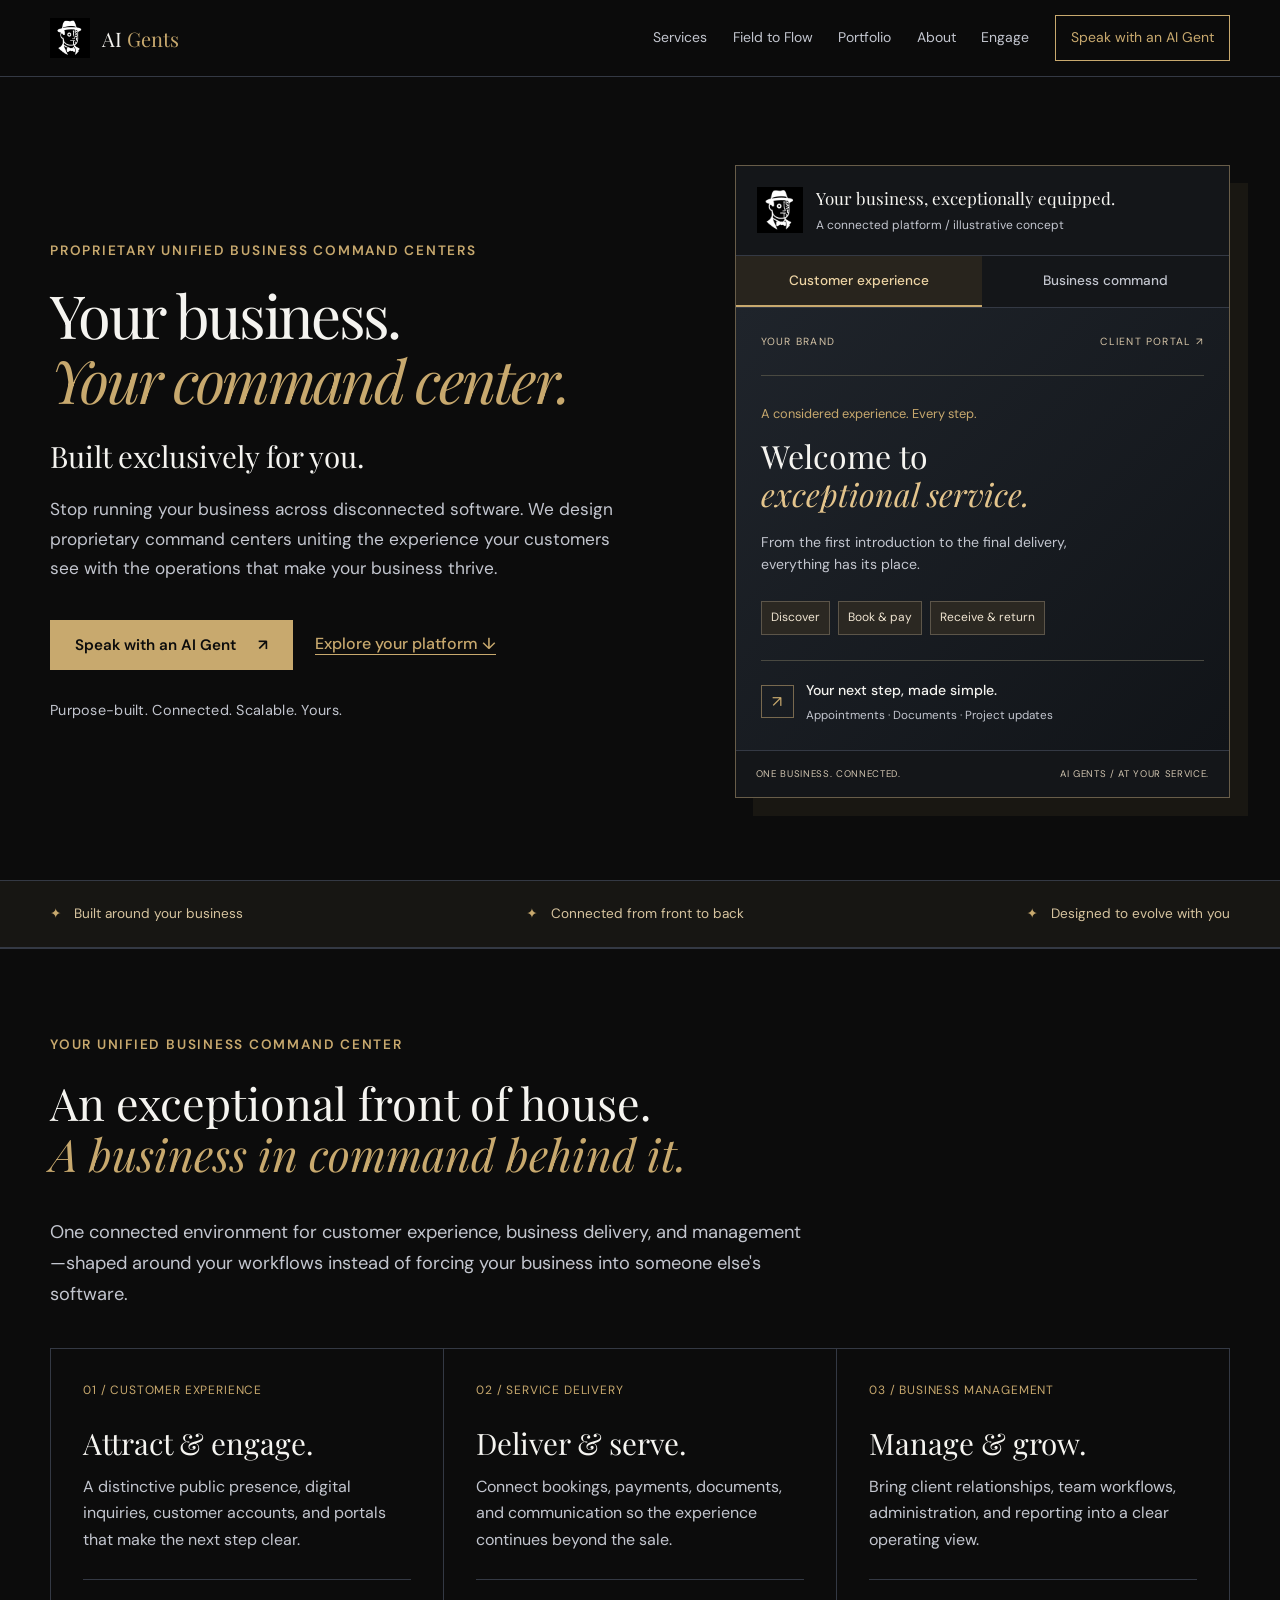
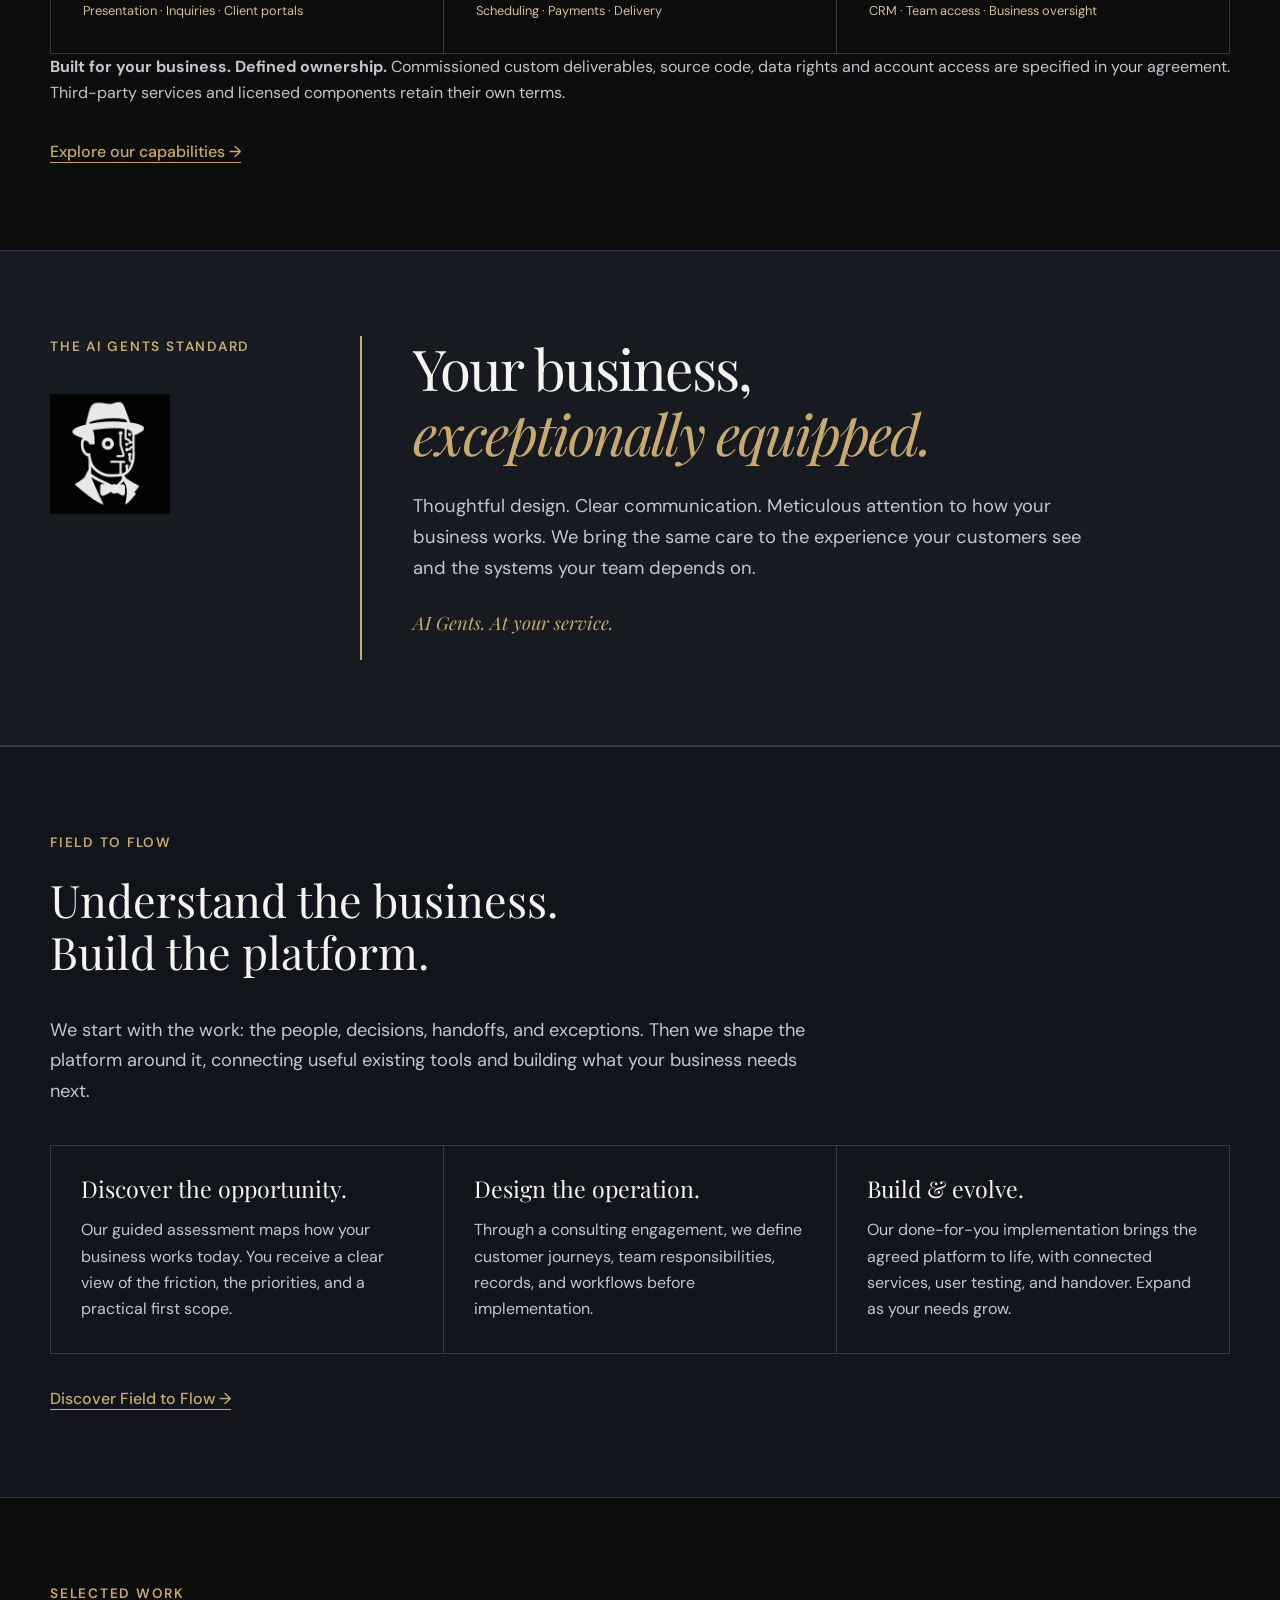
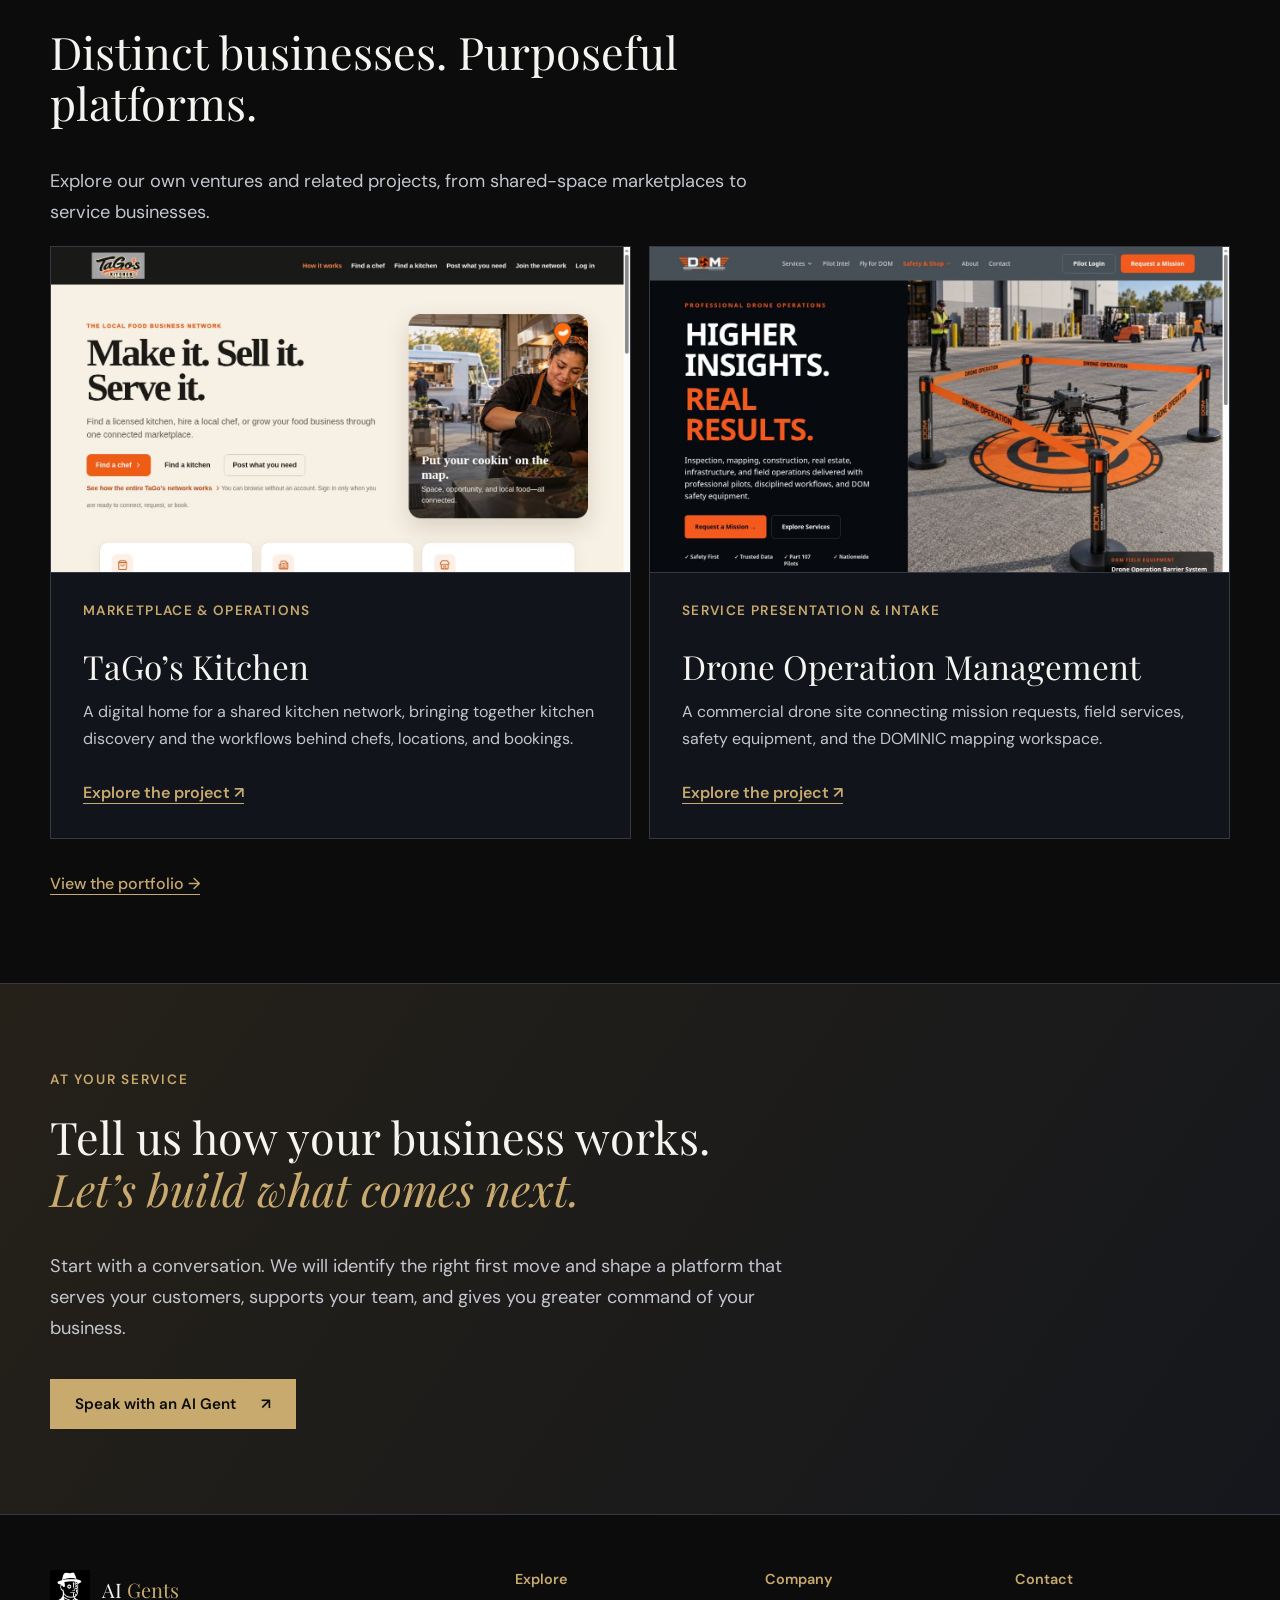
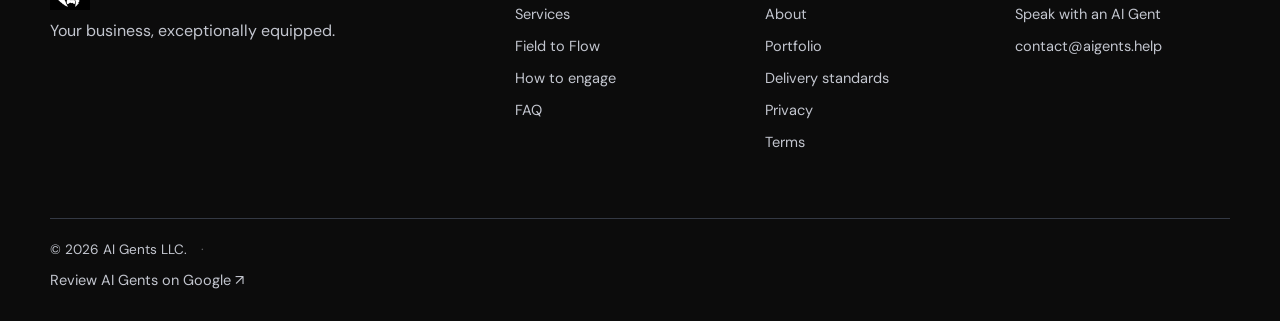
==== commit 011c3522: "Position AI Gents around proprietary Unified Business Command Centers" ====
--- a/index.html
+++ b/index.html
@@ -1,11 +1,11 @@
-<!doctype html><html lang="en"><head><meta charset="utf-8"><meta name="viewport" content="width=device-width, initial-scale=1"><meta name="description" content="Your business deserves more than a website. AI Gents builds proprietary business platforms connecting customer experience, service delivery, CRM, and operations."><link rel="canonical" href="https://aigents.help/"><meta property="og:type" content="website"><meta property="og:site_name" content="AI Gents"><meta property="og:url" content="https://aigents.help/"><meta property="og:title" content="AI Gents | Proprietary Business Platforms"><meta property="og:description" content="Your business deserves more than a website. AI Gents designs connected business platforms, customer portals, CRM, and workflows."><meta property="og:image" content="https://aigents.help/images/ai-gents-social-preview.jpg"><meta property="og:image:secure_url" content="https://aigents.help/images/ai-gents-social-preview.jpg"><meta property="og:image:type" content="image/jpeg"><meta property="og:image:width" content="480"><meta property="og:image:height" content="252"><meta property="og:image:alt" content="AI Gents — Proprietary Business Platforms and AI Consulting"><meta name="twitter:card" content="summary_large_image"><meta name="twitter:title" content="AI Gents | Proprietary Business Platforms"><meta name="twitter:description" content="Your business deserves more than a website. Custom platforms, workflows, customer portals and business systems."><meta name="twitter:image" content="https://aigents.help/images/ai-gents-social-preview.jpg"><title>AI Gents | Proprietary Business Platforms</title><link rel="icon" type="image/png" href="images/logo-white.png"><link rel="preconnect" href="https://fonts.googleapis.com"><link rel="preconnect" href="https://fonts.gstatic.com" crossorigin><link href="https://fonts.googleapis.com/css2?family=Playfair+Display:ital,wght@0,400;0,500;0,600;1,400&family=DM+Sans:wght@400;500;600&display=swap" rel="stylesheet"><link rel="stylesheet" href="css/style.css"></head><body class="platform-home"><nav class="site-nav" aria-label="Main navigation"><div class="wrap nav-inner"><a class="brand" href="index.html"><img src="images/logo-white.png" alt="" width="40" height="40"><span>AI <em>Gents</em></span></a><button class="menu-toggle" type="button" aria-label="Open menu" aria-expanded="false" aria-controls="site-links"><span></span><span></span><span></span></button><div class="nav-links" id="site-links"><a href="capabilities.html">Services</a><a href="operations.html">Field to Flow</a><a href="portfolio.html">Portfolio</a><a href="about.html">About</a><a href="engage.html">Engage</a><a class="nav-action" href="contact.html">Speak with an AI Gent</a></div></div></nav><main>
+<!doctype html><html lang="en"><head><meta charset="utf-8"><meta name="viewport" content="width=device-width, initial-scale=1"><meta name="description" content="AI Gents builds proprietary Unified Business Command Centers tailored to your operations, connecting customer experience, workflows, CRM and business management."><link rel="canonical" href="https://aigents.help/"><meta property="og:type" content="website"><meta property="og:site_name" content="AI Gents"><meta property="og:url" content="https://aigents.help/"><meta property="og:title" content="AI Gents | Proprietary Business Platforms"><meta property="og:description" content="One intelligent environment, designed around your business. Custom command centers connecting client portals, delivery, CRM and operations."><meta property="og:image" content="https://aigents.help/images/ai-gents-social-preview.jpg"><meta property="og:image:secure_url" content="https://aigents.help/images/ai-gents-social-preview.jpg"><meta property="og:image:type" content="image/jpeg"><meta property="og:image:width" content="480"><meta property="og:image:height" content="252"><meta property="og:image:alt" content="AI Gents — Proprietary Business Platforms and AI Consulting"><meta name="twitter:card" content="summary_large_image"><meta name="twitter:title" content="AI Gents | Proprietary Business Platforms"><meta name="twitter:description" content="Your business. Your command center. Built exclusively for you."><meta name="twitter:image" content="https://aigents.help/images/ai-gents-social-preview.jpg"><title>AI Gents | Proprietary Business Platforms</title><link rel="icon" type="image/png" href="images/logo-white.png"><link rel="preconnect" href="https://fonts.googleapis.com"><link rel="preconnect" href="https://fonts.gstatic.com" crossorigin><link href="https://fonts.googleapis.com/css2?family=Playfair+Display:ital,wght@0,400;0,500;0,600;1,400&family=DM+Sans:wght@400;500;600&display=swap" rel="stylesheet"><link rel="stylesheet" href="css/style.css"></head><body class="platform-home"><nav class="site-nav" aria-label="Main navigation"><div class="wrap nav-inner"><a class="brand" href="index.html"><img src="images/logo-white.png" alt="" width="40" height="40"><span>AI <em>Gents</em></span></a><button class="menu-toggle" type="button" aria-label="Open menu" aria-expanded="false" aria-controls="site-links"><span></span><span></span><span></span></button><div class="nav-links" id="site-links"><a href="capabilities.html">Services</a><a href="operations.html">Field to Flow</a><a href="portfolio.html">Portfolio</a><a href="about.html">About</a><a href="engage.html">Engage</a><a class="nav-action" href="contact.html">Speak with an AI Gent</a></div></div></nav><main>
 <header class="home-hero platform-hero"><div class="wrap hero-layout">
-<div class="hero-copy"><p class="eyebrow">Proprietary business platforms</p>
-<h1>Your business deserves <em>more than a website.</em></h1>
-<p class="hero-promise">It deserves a platform built to run it.</p>
-<p class="lede">AI Gents connects your customer experience to the operation behind it. Presentation. Service delivery. CRM. Business management. Built around the way you work.</p>
+<div class="hero-copy"><p class="eyebrow">Proprietary Unified Business Command Centers</p>
+<h1>Your business.<br><em>Your command center.</em></h1>
+<p class="hero-promise">Built exclusively for you.</p>
+<p class="lede">Stop running your business across disconnected software. We design proprietary command centers uniting the experience your customers see with the operations that make your business thrive.</p>
 <div class="hero-actions"><a class="button" href="contact.html?service=platform">Speak with an AI Gent <span aria-hidden="true">↗</span></a><a class="text-link" href="#your-platform">Explore your platform ↓</a></div>
-<p class="hero-aside">Present with distinction. Operate with precision. Grow with control.</p></div>
+<p class="hero-aside">Purpose-built. Connected. Scalable. Yours.</p></div>
 <div class="platform-preview" aria-label="Illustrative business platform concept">
 <div class="platform-masthead"><img src="images/logo-white.png" alt="" width="46" height="46"><div><span class="platform-label">Your business, exceptionally equipped.</span><span class="platform-caption">A connected platform / illustrative concept</span></div></div>
 <div class="platform-switch" role="group" aria-label="Explore the platform"><button class="platform-view active" type="button" data-platform-view="customer" aria-pressed="true">Customer experience</button><button class="platform-view" type="button" data-platform-view="business" aria-pressed="false">Business command</button></div>
@@ -14,11 +14,11 @@
 <div class="platform-preview-footer"><span>ONE BUSINESS. CONNECTED.</span><span>AI GENTS / AT YOUR SERVICE.</span></div></div>
 </div></header>
 <section class="platform-principles" aria-label="Our approach"><div class="wrap"><span>Built around your business</span><span>Connected from front to back</span><span>Designed to evolve with you</span></div></section>
-<section class="section" id="your-platform"><div class="wrap"><p class="eyebrow">The platform behind your ambition</p><h2>An exceptional front of house.<br><em>A business in command behind it.</em></h2><p class="section-lede">Give customers a seamless way to discover, book, buy, and engage—while your team manages relationships, delivery, and daily operations through a platform built around your business.</p><div class="cards platform-capabilities">
+<section class="section" id="your-platform"><div class="wrap"><p class="eyebrow">Your Unified Business Command Center</p><h2>An exceptional front of house.<br><em>A business in command behind it.</em></h2><p class="section-lede">One connected environment for customer experience, business delivery, and management—shaped around your workflows instead of forcing your business into someone else's software.</p><div class="cards platform-capabilities">
 <article class="card"><span class="capability-number">01 / CUSTOMER EXPERIENCE</span><h3>Attract &amp; engage.</h3><p>A distinctive public presence, digital inquiries, customer accounts, and portals that make the next step clear.</p><span class="capability-detail">Presentation · Inquiries · Client portals</span></article>
 <article class="card"><span class="capability-number">02 / SERVICE DELIVERY</span><h3>Deliver &amp; serve.</h3><p>Connect bookings, payments, documents, and communication so the experience continues beyond the sale.</p><span class="capability-detail">Scheduling · Payments · Delivery</span></article>
 <article class="card"><span class="capability-number">03 / BUSINESS MANAGEMENT</span><h3>Manage &amp; grow.</h3><p>Bring client relationships, team workflows, administration, and reporting into a clear operating view.</p><span class="capability-detail">CRM · Team access · Business oversight</span></article></div>
-<p class="after-cards"><a class="text-link" href="capabilities.html">Explore our capabilities →</a></p></div></section>
+<p class="ownership-note"><strong>Built for your business. Defined ownership.</strong> Commissioned custom deliverables, source code, data rights and account access are specified in your agreement. Third-party services and licensed components retain their own terms.</p><p class="after-cards"><a class="text-link" href="capabilities.html">Explore our capabilities →</a></p></div></section>
 <section class="section point-of-view"><div class="wrap point-layout"><div><p class="eyebrow">The AI Gents standard</p><img class="gentleman-seal" src="images/logo-white.png" alt="AI Gents gentleman mark" width="120" height="120" loading="lazy"></div><div><h2>Your business,<br><em>exceptionally equipped.</em></h2><p>Thoughtful design. Clear communication. Meticulous attention to how your business works. We bring the same care to the experience your customers see and the systems your team depends on.</p><p class="gentleman-signoff">AI Gents. At your service.</p></div></div></section>
 <section class="section muted"><div class="wrap"><p class="eyebrow">Field to Flow</p><h2>Understand the business.<br>Build the platform.</h2><p class="section-lede">We start with the work: the people, decisions, handoffs, and exceptions. Then we shape the platform around it, connecting useful existing tools and building what your business needs next.</p><div class="cards">
 <article class="card"><h3>Discover the opportunity.</h3><p>Our guided assessment maps how your business works today. You receive a clear view of the friction, the priorities, and a practical first scope.</p></article>
--- a/css/style.css
+++ b/css/style.css
@@ -121,3 +121,187 @@
 @media(max-width:1100px){.platform-home .hero-layout{grid-template-columns:1fr;gap:44px;padding-top:65px}.platform-home .hero-copy h1{font-size:clamp(3rem,6.5vw,4.75rem)}.platform-preview{max-width:650px}.platform-screen{min-height:370px}.platform-capabilities .card{padding:25px}}
 @media(max-width:760px){.platform-home .hero-layout{padding-block:53px 60px;gap:38px}.platform-home .hero-copy h1{font-size:clamp(2.5rem,9.5vw,4rem)}.platform-home .hero-copy .eyebrow{font-size:.75rem}.platform-home .hero-actions{align-items:flex-start;gap:23px}.platform-preview{box-shadow:8px 8px 0 #191712}.platform-masthead{padding:17px 14px;gap:10px}.platform-label{font-size:1rem}.platform-caption{font-size:.7rem}.platform-view{font-size:.78rem;padding:14px 7px;min-height:50px}.platform-screen{padding:21px 17px;min-height:390px}.platform-screen h2{font-size:2rem}.screen-top{font-size:.58rem}.platform-principles .wrap{flex-direction:column;gap:10px;padding-block:20px}.platform-principles span{font-size:.82rem}.platform-capabilities .card{padding:27px}.capability-number{margin-bottom:18px}.gentleman-seal{width:70px;height:70px;margin-top:0}.platform-home .point-layout>div:first-child{display:flex;align-items:center;justify-content:space-between;gap:20px}.platform-home .point-layout .eyebrow{margin:0}.platform-preview-footer{padding-inline:15px}.platform-home .section h2{font-size:clamp(2rem,7.2vw,2.7rem)}}
 
+
+
+/* Editorial hero atmospheres: visual depth, typography first. */
+.page-head.editorial-hero{
+  position:relative;isolation:isolate;
+  padding-top:clamp(92px,9vw,132px);
+  padding-bottom:clamp(86px,9vw,122px);
+}
+.page-head.editorial-hero::before,
+.page-head.editorial-hero::after{content:"";position:absolute;pointer-events:none;z-index:-1}
+.page-head.editorial-hero::before{
+  inset:0 calc(50% - 50vw);
+  background:
+    radial-gradient(ellipse 48% 85% at 81% 54%,rgba(200,169,110,.12),transparent 75%),
+    linear-gradient(102deg,#0c0c0c 31%,#101217 70%,#11100e);
+}
+.page-head.editorial-hero::after{
+  inset:0 calc(50% - 50vw);
+  opacity:.65;
+  background:linear-gradient(90deg,#0c0c0c 0%,transparent 56%);
+}
+.editorial-hero>h1,.editorial-hero>.lede,.editorial-hero>.eyebrow{position:relative;z-index:1}
+.editorial-hero .lede{max-width:750px}
+.hero-services::before{
+  background:
+    radial-gradient(ellipse 42% 85% at 80% 44%,rgba(203,158,85,.2),transparent 75%),
+    repeating-linear-gradient(117deg,transparent 0 75px,rgba(200,169,110,.023) 76px,transparent 77px 154px),
+    linear-gradient(100deg,#0c0c0c 34%,#14130f 75%,#101115);
+}
+.hero-services::after{
+  opacity:.48;
+  background:
+    radial-gradient(circle at 83% 50%,transparent 0 110px,rgba(200,169,110,.22) 111px 112px,transparent 113px 176px,rgba(200,169,110,.11) 177px 178px,transparent 179px),
+    linear-gradient(90deg,#0c0c0c 10%,transparent 72%);
+}
+.hero-method::before{
+  background:
+    radial-gradient(ellipse 50% 90% at 84% 49%,rgba(116,133,151,.14),transparent 72%),
+    linear-gradient(100deg,#0c0c0c 35%,#10151b 77%,#121211);
+}
+.hero-method::after{
+  opacity:.52;
+  background:
+    radial-gradient(circle at 77% 49%,#c8a96e 0 4px,transparent 5px),
+    radial-gradient(circle at 87% 32%,#c8a96e 0 3px,transparent 4px),
+    radial-gradient(circle at 92% 71%,#c8a96e 0 3px,transparent 4px),
+    linear-gradient(151deg,transparent 72.9%,rgba(200,169,110,.17) 73%,transparent 73.1%),
+    repeating-linear-gradient(0deg,transparent 0 54px,rgba(166,178,192,.065) 55px,transparent 56px),
+    repeating-linear-gradient(90deg,transparent 0 54px,rgba(166,178,192,.065) 55px,transparent 56px),
+    linear-gradient(90deg,#0c0c0c 8%,transparent 67%);
+}
+.hero-portfolio::before{
+  background:
+    radial-gradient(ellipse 48% 82% at 84% 52%,rgba(200,169,110,.16),transparent 75%),
+    repeating-linear-gradient(135deg,transparent 0 68px,rgba(221,202,161,.024) 69px,transparent 70px 138px),
+    linear-gradient(102deg,#0c0c0c 34%,#181613 77%,#111319);
+}
+.hero-portfolio::after{
+  opacity:.65;
+  background:
+    linear-gradient(90deg,#0c0c0c 6%,transparent 78%),
+    linear-gradient(138deg,transparent 69%,rgba(200,169,110,.19) 69.08%,transparent 69.16%),
+    linear-gradient(138deg,transparent 73%,rgba(200,169,110,.12) 73.08%,transparent 73.16%);
+}
+@media(max-width:760px){
+  .page-head.editorial-hero{padding-top:68px;padding-bottom:64px}
+  .page-head.editorial-hero::before{background-position:center,right}
+  .page-head.editorial-hero::after{opacity:.24}
+}
+
+
+/* 2026 hero refinement: compact editorial layout with unmistakable visual storytelling. */
+.page-head.editorial-hero{
+  min-height:0;position:relative;isolation:isolate;overflow:visible;
+  padding-top:64px;padding-bottom:61px;
+}
+.page-head.editorial-hero::before{inset:0 calc(50% - 50vw);background:linear-gradient(105deg,#0c0c0c 38%,#141516 100%)}
+.page-head.editorial-hero::after{display:none}
+.page-head.editorial-hero .eyebrow,.page-head.editorial-hero h1,.page-head.editorial-hero .lede{position:relative;z-index:2}
+.page-head.editorial-hero h1{max-width:710px;font-size:clamp(2.8rem,5.2vw,4.85rem);line-height:1.09;margin-bottom:22px}
+.page-head.editorial-hero .lede{max-width:620px;font-size:clamp(1.05rem,1.7vw,1.26rem);line-height:1.55;margin-bottom:0}
+.page-head.portfolio-intro.editorial-hero{padding-bottom:61px}
+.editorial-hero .hero-art{position:absolute;right:-22px;top:50%;transform:translateY(-50%);width:40%;height:245px;z-index:1;pointer-events:none}
+.hero-art-services .architecture-frame{position:absolute;inset:5px 2% 25px 8%;transform:perspective(800px) rotateY(-13deg) rotateX(3deg);border:1px solid rgba(200,169,110,.65);background:#161a20;box-shadow:18px 20px 0 rgba(200,169,110,.05),0 20px 70px #000a}
+.architecture-top{height:30px;border-bottom:1px solid #4c4e4d;display:flex;align-items:center;gap:5px;padding:0 12px}
+.architecture-top span{width:5px;height:5px;border:1px solid #d2b77b;border-radius:50%}
+.architecture-top i{margin-left:auto;font:500 8px var(--sans);font-style:normal;letter-spacing:.1em;color:#d8c5a1}
+.architecture-body{height:calc(100% - 30px);display:flex}
+.architecture-rail{width:46px;background:#101114;border-right:1px solid #383d40;padding:13px;display:flex;flex-direction:column;gap:13px}
+.architecture-rail b{height:9px;border:1px solid #947d53}
+.architecture-work{flex:1;padding:18px}
+.architecture-head{height:12px;width:48%;background:#c8a96e;opacity:.85;margin-bottom:14px}
+.architecture-metrics{display:flex;gap:9px}
+.architecture-metrics b{height:36px;flex:1;border:1px solid #6d6554;background:linear-gradient(145deg,#252a2e,#1a1d22)}
+.architecture-panels{display:flex;gap:9px;margin-top:11px}
+.architecture-panels span{flex:1;height:47px;border:1px solid #76684f;background:repeating-linear-gradient(90deg,transparent 0 12px,#bd9e6240 13px 14px,transparent 15px 24px)}
+.architecture-rows{display:grid;gap:5px;margin-top:12px}.architecture-rows i{height:3px;width:90%;background:#6e7170}.architecture-rows i:nth-child(2){width:68%}.architecture-rows i:nth-child(3){width:78%}
+.architecture-stamp,.flow-visual-label,.gallery-caption{position:absolute;right:7%;bottom:0;color:#c8a96e;font:600 9px var(--sans);letter-spacing:.13em}.architecture-stamp span,.flow-visual-label span,.gallery-caption span{margin-left:10px}
+.hero-art-method .flow-visual{position:absolute;inset:12px 0 28px 0;display:flex;align-items:center;justify-content:space-between;gap:10px}
+.flow-track{position:absolute;left:8%;right:8%;top:50%;border-top:1px dashed #bb9d66;opacity:.75}
+.flow-node{position:relative;z-index:1;width:32%;height:135px;background:linear-gradient(155deg,#24282e,#14171b);border:1px solid #726447;box-shadow:10px 12px 0 #0006;padding:15px 10px;display:flex;flex-direction:column;justify-content:center;gap:12px}
+.flow-node:nth-of-type(3){transform:translateY(-20px)}.flow-node:nth-of-type(4){transform:translateY(14px);border-color:#c8a96e}
+.flow-node span{color:#d4bc8b;font:600 8px var(--sans);letter-spacing:.06em}
+.flow-node strong{color:#f7f0e3;font:400 clamp(18px,2.2vw,28px) var(--serif)}
+.flow-node i{color:#b8babb;font:400 10px var(--sans);font-style:normal}
+.hero-art-portfolio{height:270px!important}
+.portfolio-gallery{position:absolute;inset:0 0 18px 0}
+.portfolio-gallery-card{position:absolute;width:66%;height:153px;border:3px solid #292929;box-shadow:0 15px 25px #000c,0 0 0 1px #b7965d;overflow:hidden;background:#1b1b1b}
+.portfolio-gallery-card img{display:block;width:100%;height:100%;object-fit:cover;object-position:top}
+.gallery-back{top:1px;right:1%;transform:rotate(8deg);opacity:.8}
+.gallery-mid{top:39px;right:20%;transform:rotate(-8deg);opacity:.9}
+.gallery-front{top:73px;right:7%;transform:rotate(1deg)}
+@media(max-width:1100px){.editorial-hero .hero-art{width:35%;opacity:.6}.page-head.editorial-hero h1,.page-head.editorial-hero .lede{max-width:70%}}
+@media(max-width:760px){
+ .page-head.editorial-hero{padding-top:43px;padding-bottom:44px}
+ .page-head.portfolio-intro.editorial-hero{padding-bottom:44px}
+ .editorial-hero .hero-art{position:absolute;width:46%;height:170px;right:-5px;top:47%;opacity:.22}
+ .page-head.editorial-hero h1{font-size:clamp(2.5rem,9vw,3.5rem);max-width:100%}
+ .page-head.editorial-hero .lede{max-width:100%;font-size:1.05rem}
+ .architecture-stamp,.flow-visual-label,.gallery-caption{display:none}
+ .flow-node{padding:5px;height:85px;gap:3px}.flow-node span,.flow-node i{display:none}
+ .portfolio-gallery-card{height:105px}
+}
+
+
+/* Compact, illustrated heroes for About and Engage. */
+.hero-about::before{background:linear-gradient(100deg,#0c0c0c 39%,#151615 100%)!important}
+.hero-engage::before{background:linear-gradient(110deg,#0c0c0c 38%,#171511 100%)!important}
+.hero-art-about .about-emblem{position:absolute;width:220px;height:220px;left:50%;top:45%;transform:translate(-50%,-50%)}
+.about-emblem-ring{position:absolute;border:1px solid rgba(200,169,110,.65);border-radius:50%}
+.ring-outer{inset:0}.ring-inner{inset:20px;border-color:rgba(200,169,110,.27)}
+.about-emblem-ring::before,.about-emblem-ring::after{content:"";position:absolute;left:50%;top:-7px;width:1px;height:14px;background:#c8a96e}
+.about-emblem-ring::after{top:auto;bottom:-7px}
+.about-emblem-core{position:absolute;inset:45px;display:grid;place-items:center;background:#16191b;border:1px solid #8c754c;box-shadow:0 0 55px #c8a96e1a}
+.about-emblem-core img{width:88px;height:88px;object-fit:contain}
+.about-emblem-point{position:absolute;width:7px;height:7px;background:#c8a96e;transform:rotate(45deg)}
+.point-a{top:50%;left:-3px}.point-b{top:50%;right:-3px}
+.about-art-caption,.engage-art-caption{position:absolute;bottom:0;right:5%;color:#c8a96e;letter-spacing:.13em;font:600 9px var(--sans);white-space:nowrap}
+.about-art-caption span{padding:0 7px}
+.hero-art-engage .engage-document{position:absolute;top:4px;left:12%;right:5%;bottom:20px;transform:rotate(-5deg);border:1px solid #b59a65;background:linear-gradient(145deg,#25221b,#16181c);box-shadow:15px 16px 0 #0009;padding:18px 21px;overflow:hidden}
+.engage-doc-top,.engage-doc-footer{display:flex;justify-content:space-between;align-items:center;gap:8px;color:#c8a96e;font:600 9px var(--sans);letter-spacing:.1em}
+.engage-doc-top i{font-style:normal;color:#a9a49a}
+.engage-doc-title{font:400 clamp(23px,2.8vw,33px)/1.1 var(--serif);color:#f5f4f0;margin:14px 0 11px}
+.engage-doc-rule{height:1px;background:#9f8359}
+.engage-doc-steps{padding:9px 0}
+.engage-doc-steps>div{display:grid;grid-template-columns:28px minmax(0,1fr) 24px;gap:7px;align-items:center;padding:7px 0;border-bottom:1px solid #595345}
+.engage-doc-steps span{font:400 13px var(--serif);color:#c8a96e}
+.engage-doc-steps strong{font:600 9px var(--sans);letter-spacing:.08em;color:#eee8d9}
+.engage-doc-steps i{width:18px;height:1px;background:#b9985f}
+.engage-doc-footer{margin-top:5px}.engage-doc-footer b{font-size:17px}
+@media(max-width:760px){
+ .hero-art-about .about-emblem{width:150px;height:150px}
+ .about-emblem-core{inset:34px}.about-emblem-core img{width:62px;height:62px}
+ .hero-art-engage .engage-document{padding:9px;left:0;right:0}
+ .engage-doc-title{font-size:18px}
+ .engage-doc-top i,.engage-doc-footer,.engage-doc-steps i{display:none}
+ .engage-doc-steps>div{grid-template-columns:17px 1fr;gap:4px;padding:5px 0}
+ .engage-doc-steps strong{font-size:7px}
+ .about-art-caption,.engage-art-caption{display:none}
+}
+
+
+/* AI Gents 2026: expressive editorial product showcases, not decorative hero fills. */
+.page-head.editorial-hero{display:grid;grid-template-columns:minmax(0,1.13fr) minmax(0,.87fr);column-gap:clamp(25px,4vw,65px);align-items:center;padding-top:46px;padding-bottom:46px;min-height:330px}
+.page-head.editorial-hero .hero-copy-block{min-width:0;position:relative;z-index:2}
+.page-head.editorial-hero .hero-copy-block h1{max-width:100%;font-size:clamp(2.65rem,4.55vw,4.65rem);line-height:1.08;letter-spacing:-.035em;margin-bottom:19px}
+.page-head.editorial-hero .hero-copy-block .lede{max-width:620px;font-size:clamp(1rem,1.35vw,1.23rem);line-height:1.58}
+.page-head.editorial-hero .hero-exhibit{position:relative;top:auto;right:auto;transform:none;width:100%;height:255px;opacity:1;min-width:0;pointer-events:none;z-index:1;filter:none}
+.page-head.editorial-hero::before{background:radial-gradient(ellipse at 84% 45%,#26231d 0%,#121316 36%,#0c0c0c 76%)!important}
+.page-head.editorial-hero::after{display:none}
+.exhibit-browser{height:225px;position:absolute;inset:10px 0 20px 0;background:#14181c;border:1px solid #7a6b50;border-radius:5px;box-shadow:0 24px 55px #000b,0 0 50px #c8a96e13;overflow:hidden;transform:perspective(900px) rotateY(-6deg) rotateX(2deg)}
+.exhibit-chrome{height:27px;display:flex;align-items:center;gap:10px;padding:0 12px;background:#22252a;border-bottom:1px solid #454545;font:600 8px var(--sans);letter-spacing:.08em;color:#c3c3c3}.chrome-dots{color:#c8a96e;letter-spacing:2px}.exhibit-chrome b{margin-left:auto;font-size:7px;color:#b8d2a4}
+.exhibit-dashboard{display:flex;height:calc(100% - 27px)}.exhibit-side{width:44px;flex-shrink:0;border-right:1px solid #42474b;display:flex;align-items:center;flex-direction:column;gap:14px;padding:10px 0;color:#929aa1}.exhibit-side i{font-style:normal;font:600 11px var(--serif);color:#e4bf7f}.exhibit-main{flex:1;min-width:0;padding:13px 18px}.exhibit-kicker{font-size:8px;letter-spacing:.14em;color:#a99778}.exhibit-title{display:flex;justify-content:space-between;font:400 23px/1.2 var(--serif);margin:3px 0 9px;color:#f5f4f0}.exhibit-title span{color:#c8a96e}.exhibit-stats{display:grid;grid-template-columns:repeat(3,1fr);gap:6px}.exhibit-stats div{background:#22282c;border:1px solid #414746;padding:6px 8px}.exhibit-stats small,.exhibit-stats i{display:block;font:500 7px var(--sans);font-style:normal;color:#a3a7a6}.exhibit-stats strong{font:400 15px var(--serif);display:block;color:#f3dfb7}.exhibit-stats i{color:#9ebe99}.exhibit-graph{height:51px;margin-top:6px;border:1px solid #353c41;background:repeating-linear-gradient(0deg,transparent 0 16px,#ffffff09 17px),#1c2025;overflow:hidden}.exhibit-graph svg{display:block;width:100%;height:100%}.exhibit-foot{display:flex;gap:12px;justify-content:space-between;margin-top:7px;font-size:7px;letter-spacing:.06em;color:#c8a96e}
+.exhibit-index{position:absolute;right:0;bottom:0;color:#bca57c;font:600 9px var(--sans);letter-spacing:.14em}
+.exhibit-process{display:flex;flex-direction:column;justify-content:center}.process-overline,.work-overline{display:flex;justify-content:space-between;gap:8px;font:600 9px var(--sans);letter-spacing:.12em;color:#cfb789;margin-bottom:12px}.process-overline b,.work-overline b{color:#8e9aa2;font-size:9px}
+.process-board{display:grid;grid-template-columns:1fr 75px 1fr;min-height:176px;align-items:center;border:1px solid #635842;background:linear-gradient(120deg,#1e2228,#16171b);box-shadow:0 19px 40px #0008}
+.process-source,.process-target{display:flex;flex-direction:column;gap:7px;padding:13px 11px;min-width:0}.process-source small,.process-target small{font-size:9px;color:#c8a96e;letter-spacing:.12em;margin-bottom:4px}.process-source span{font-size:11px;color:#b8bdc3;border-left:2px solid #635f59;padding-left:8px;background:#272a2e;line-height:22px}.process-target div{font:500 11px var(--sans);color:#f3f0e7;background:#2b302f;line-height:22px;padding:0 6px;border-left:2px solid #c8a96e}.process-target b{font:600 9px var(--sans);color:#d7bc87;margin-right:8px}.process-transform{position:relative;display:grid;place-items:center;height:100%}.process-beam{position:absolute;left:-15px;right:-15px;height:2px;background:linear-gradient(90deg,transparent,#d9b876,transparent)}.process-core{width:61px;height:61px;border:1px solid #c8a96e;display:grid;place-items:center;position:relative;z-index:1;background:#171d20;box-shadow:0 0 29px #c8a96e30;transform:rotate(45deg)}.process-core span{transform:rotate(-45deg);color:#f6d797;font:500 23px var(--serif)}.process-core b{position:absolute;top:3px;right:7px;color:#e0c691;font-size:9px}.process-pulse{position:absolute;width:88px;height:88px;border:1px solid #c8a96e26;border-radius:50%;animation:aiGentsPulse 5s ease-in-out infinite}.process-pulse.two{width:114px;height:114px;animation-delay:1.5s}.process-bottom,.work-bottom{display:flex;justify-content:space-between;align-items:center;margin-top:13px;color:#c8a96e;font:600 9px var(--sans);letter-spacing:.11em}.process-arrow{font-size:17px}
+.exhibit-work{overflow:visible}.work-stack{height:208px;position:relative;perspective:700px}.work-preview{position:absolute;width:65%;height:154px;border:3px solid #232931;box-shadow:0 22px 32px #000b,0 0 0 1px #bba06e;background:#1a1d21;overflow:hidden;transition:transform .4s ease}.work-preview img{display:block;width:100%;height:100%;object-fit:cover;object-position:top}.work-preview span{position:absolute;bottom:0;left:0;right:0;padding:7px 9px;background:#0c0c0cd9;font:600 8px var(--sans);letter-spacing:.1em;color:#f3d7a5}.work-preview-one{left:0;top:15px;transform:rotate(-8deg)}.work-preview-two{right:0;top:8px;transform:rotate(7deg)}.work-preview-three{left:20%;top:40px;transform:rotate(-1deg);z-index:2}.exhibit-work:hover .work-preview-three{transform:rotate(0deg) translateY(-5px)}
+.exhibit-identity{display:grid;place-items:center}.identity-orbit{position:absolute;border:1px solid #a5895d;border-radius:50%;width:226px;height:226px;animation:aiOrbit 30s linear infinite}.identity-orbit.orbit-two{width:184px;height:184px;border-color:#64717b;border-style:dashed;animation-direction:reverse}.identity-axis{position:absolute;background:linear-gradient(90deg,transparent,#c8a96e55,transparent)}.axis-x{height:1px;width:100%}.axis-y{height:100%;width:1px;transform:rotate(90deg)}.identity-portrait{height:135px;width:135px;border:1px solid #c8a96e;background:linear-gradient(145deg,#1d252c,#111319);display:grid;place-items:center;box-shadow:0 0 70px #c8a96e32;clip-path:polygon(50% 0,100% 25%,100% 75%,50% 100%,0 75%,0 25%)}.identity-portrait img{width:91px;height:91px;object-fit:contain}.identity-node{position:absolute;color:#c8a96e;background:#16191e;border:1px solid #7c694c;padding:5px 10px;font:600 9px var(--sans);letter-spacing:.1em}.id-node-one{left:5%;top:19%}.id-node-two{right:4%;bottom:23%}.identity-signature{position:absolute;bottom:0;left:0;right:0;text-align:center;color:#bba981;font:600 9px var(--sans);letter-spacing:.12em}.identity-signature b{color:#fff;padding:0 7px}
+.exhibit-conversation{border:1px solid #7c6c51;background:#191e23;box-shadow:0 18px 45px #000b;overflow:hidden;border-radius:5px}.conversation-header{height:31px;padding:0 12px;display:flex;align-items:center;gap:8px;background:#272a2c;border-bottom:1px solid #49443e;color:#d6c2a0;font:600 8px var(--sans);letter-spacing:.07em}.conversation-header b{margin-left:auto;color:#a7aeaa}.conversation-status{width:7px;height:7px;border-radius:50%;background:#a4c999;box-shadow:0 0 10px #a4c999}.conversation-body{padding:13px 15px}.conversation-message{width:82%;padding:10px 12px;margin-bottom:9px;border:1px solid #454b50;background:#262b2e}.conversation-message span{display:block;font:600 8px var(--sans);letter-spacing:.14em;color:#c8a96e}.conversation-message p{font:400 12px/1.3 var(--sans);color:#f0ede7;margin:4px 0 0}.gent-message{margin-left:auto;border-color:#836f4b;background:#302b22}.conversation-response{display:flex;align-items:center;justify-content:space-between;gap:10px;border-top:1px solid #4a4b4a;padding-top:9px}.conversation-response strong{font:600 8px var(--sans);letter-spacing:.1em;color:#d5b97d}.response-track{display:flex;gap:4px}.response-track i{width:14px;height:4px;background:#c8a96e}.conversation-footer{padding:6px 12px;display:flex;justify-content:space-between;color:#bea675;font:600 8px var(--sans);letter-spacing:.12em}
+@keyframes aiGentsPulse{50%{opacity:.25;transform:scale(1.08)}}@keyframes aiOrbit{to{transform:rotate(360deg)}}
+@media(max-width:1050px){.page-head.editorial-hero{grid-template-columns:minmax(0,1.05fr) minmax(0,.95fr);gap:22px}.page-head.editorial-hero .hero-copy-block h1{font-size:clamp(2.5rem,4.6vw,4rem)}.process-board{grid-template-columns:1fr 57px 1fr}.process-core{width:47px;height:47px}}
+@media(max-width:760px){.page-head.editorial-hero{display:block;min-height:0;padding-top:38px;padding-bottom:36px}.page-head.editorial-hero .hero-copy-block h1{font-size:clamp(2.55rem,9vw,3.65rem)}.page-head.editorial-hero .hero-exhibit{width:100%;max-width:450px;height:235px;margin:24px auto 0;opacity:1;top:auto;right:auto}.page-head.editorial-hero .hero-copy-block .lede{font-size:1.05rem}.exhibit-browser{height:215px}.exhibit-identity .identity-orbit{width:208px;height:208px}.work-preview{height:140px}.work-stack{height:195px}}
+@media(prefers-reduced-motion:reduce){.process-pulse,.identity-orbit{animation:none}.work-preview{transition:none}}
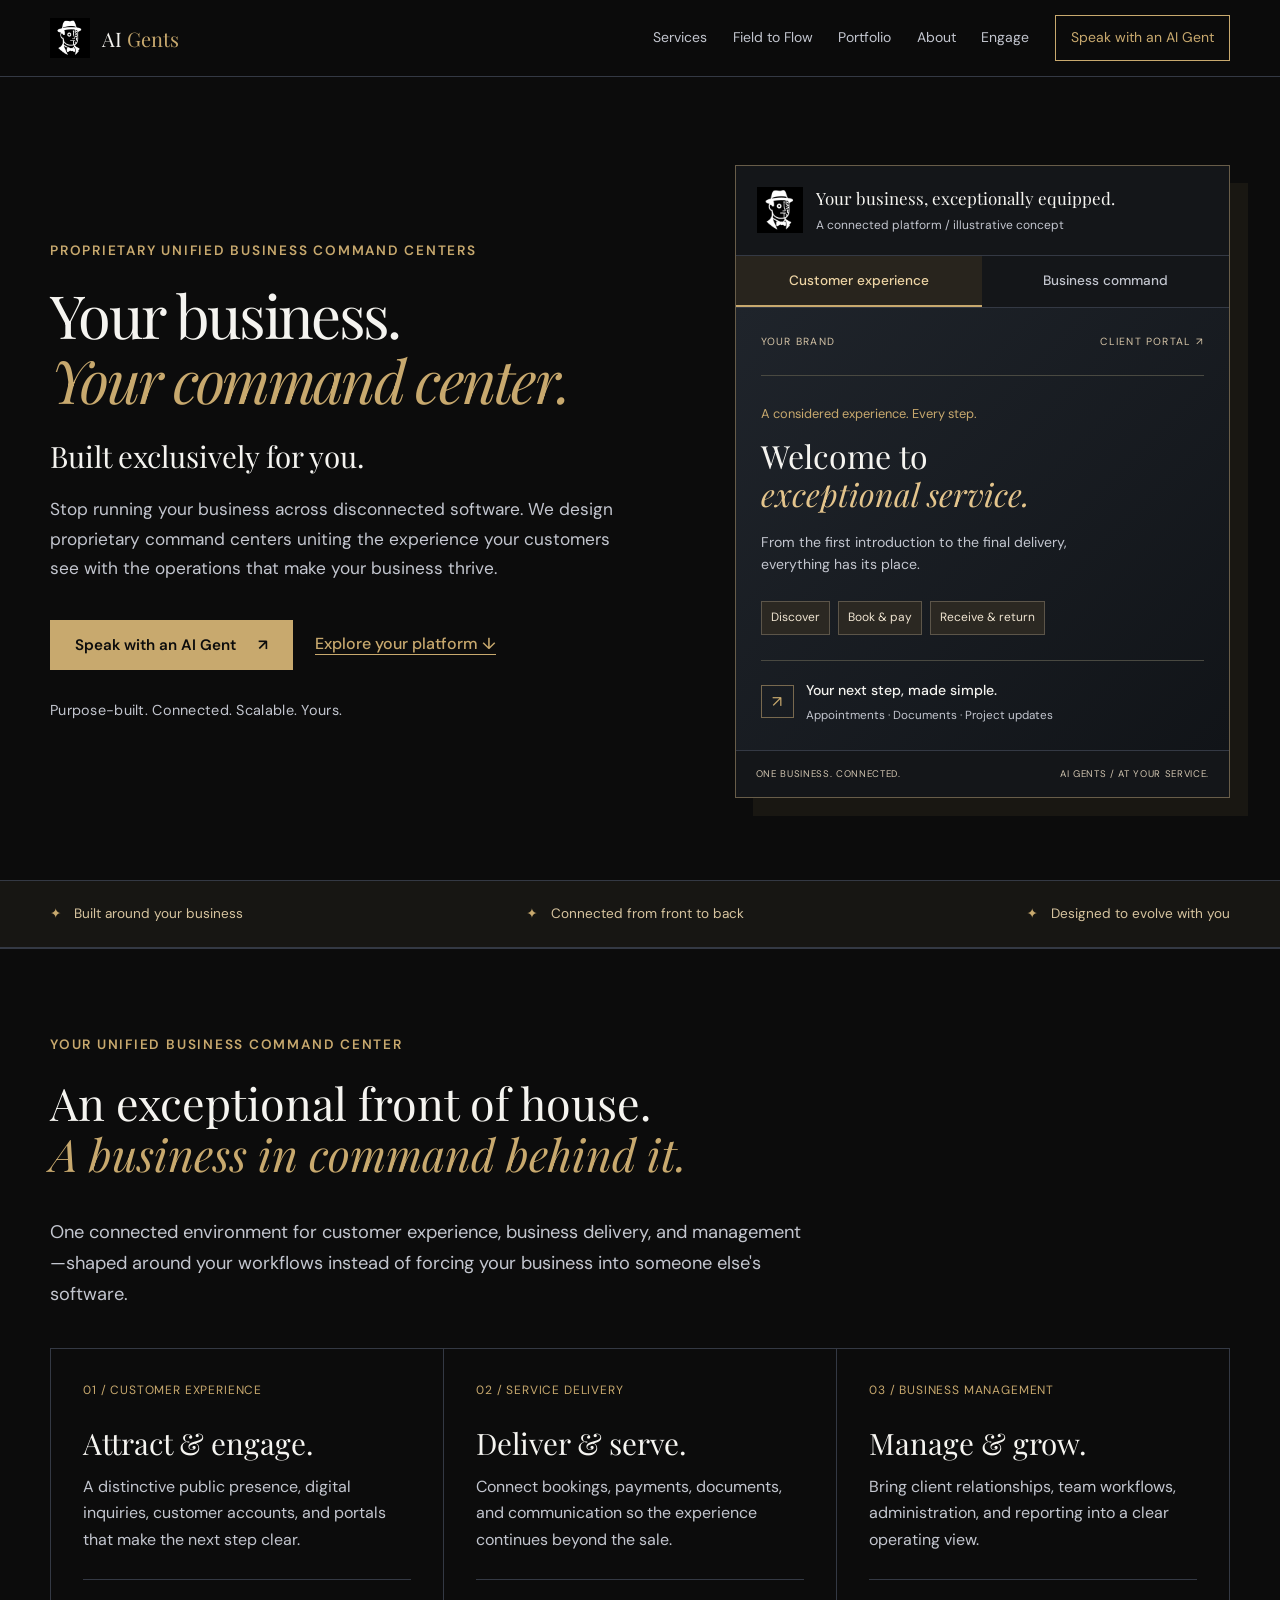
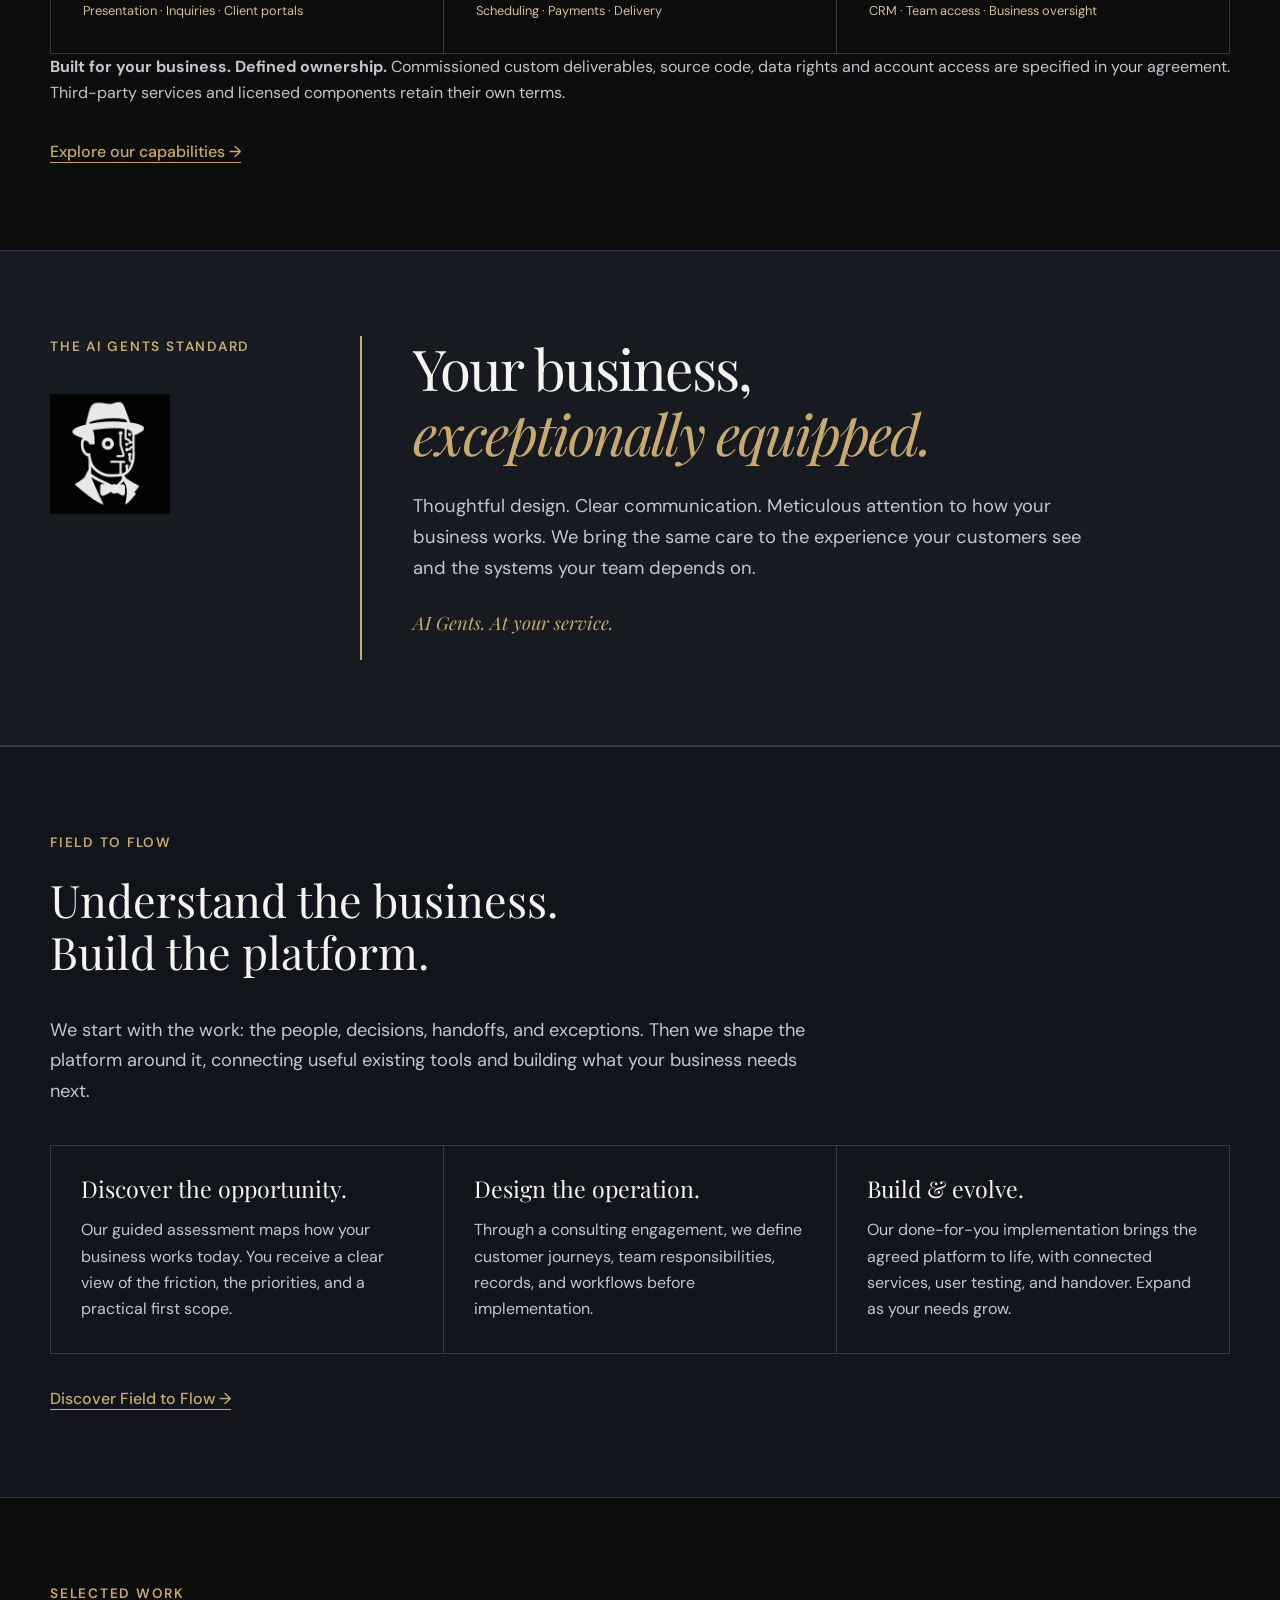
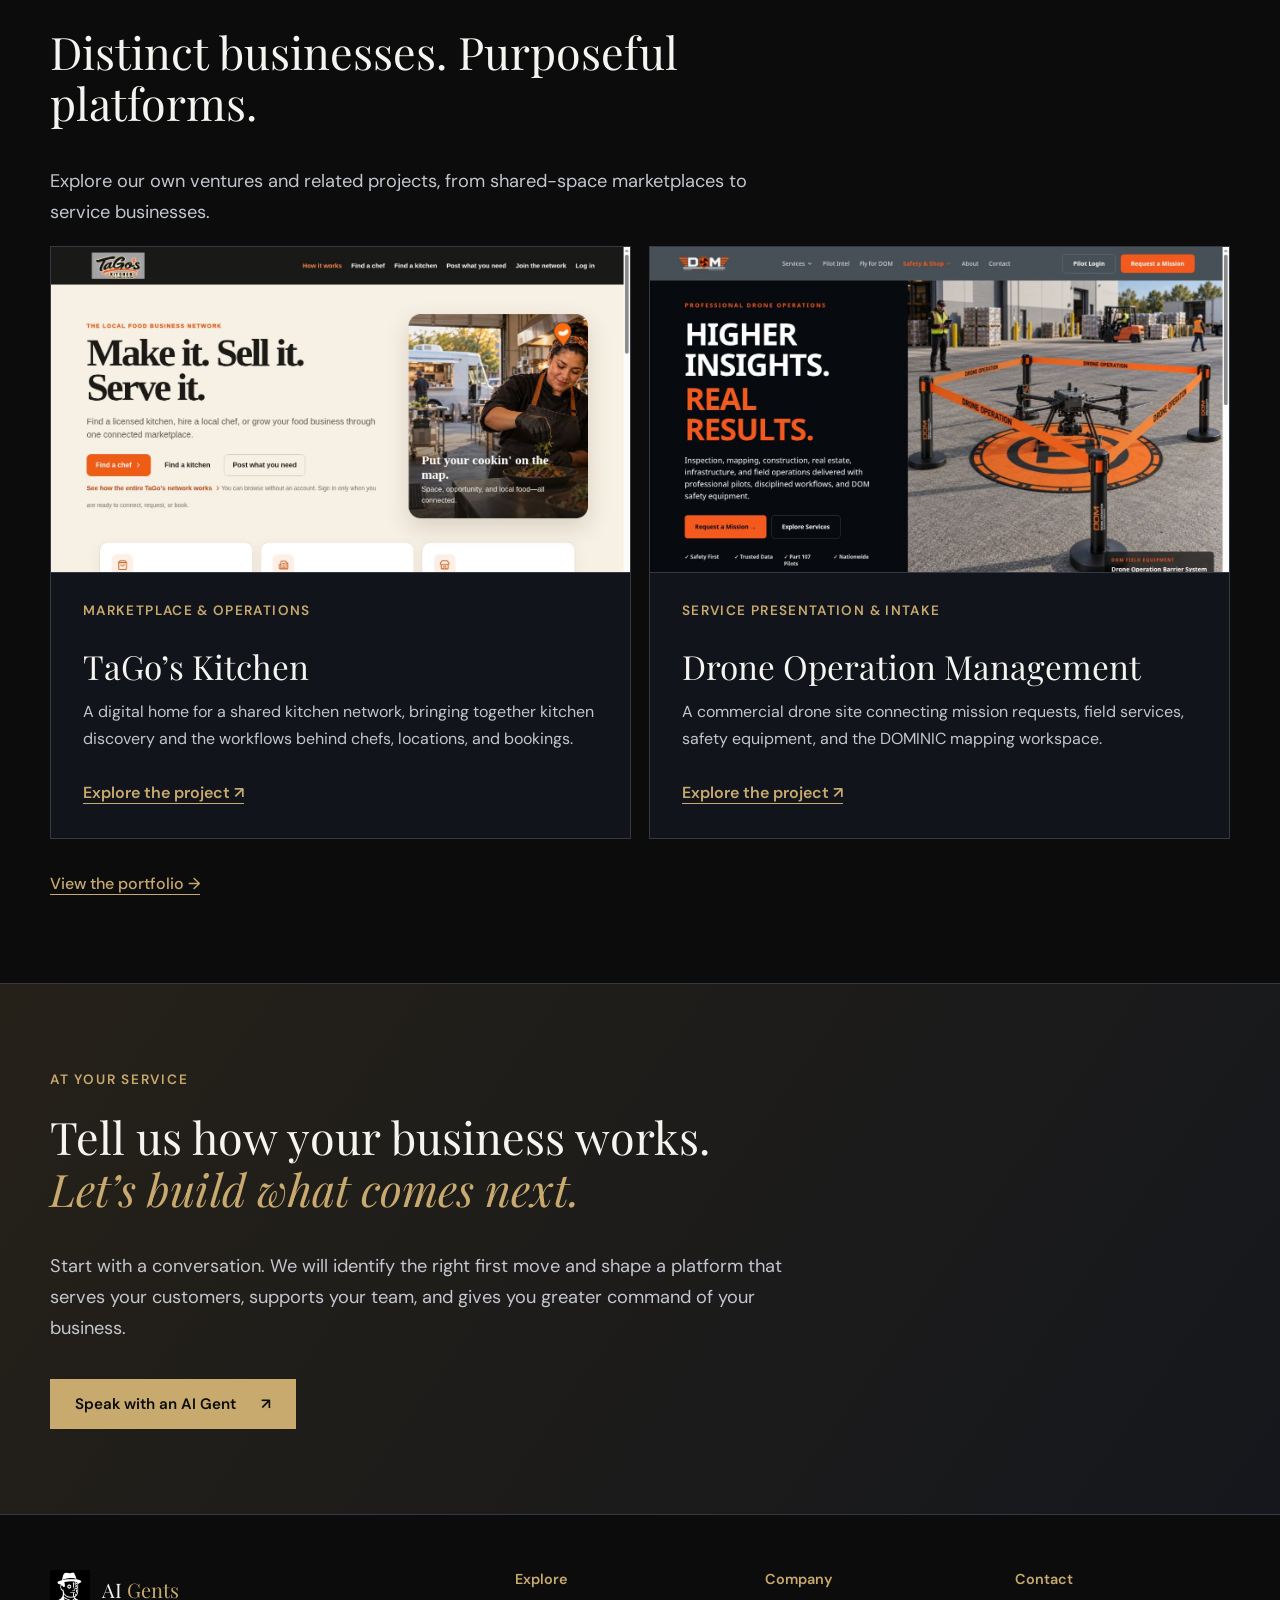
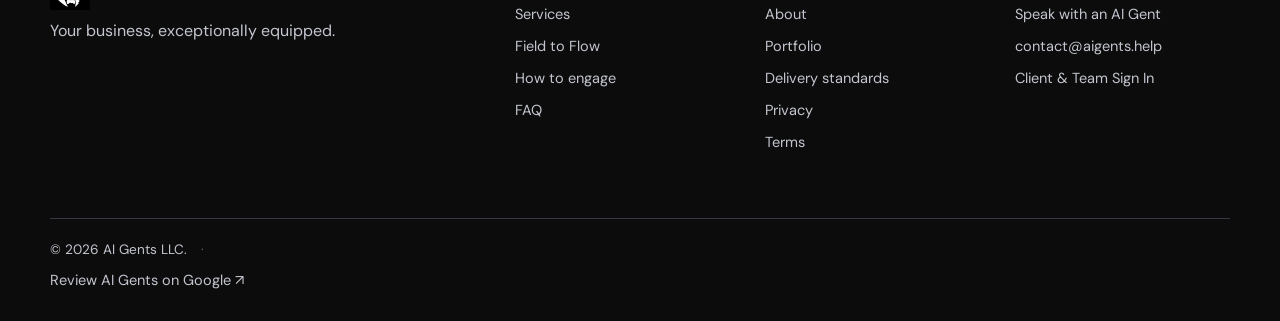
==== commit f940cc46: "Add discreet secure client and staff sign-in link" ====
--- a/index.html
+++ b/index.html
@@ -28,4 +28,4 @@
 <a class="project-card" href="https://www.tagoskitchen.com/" target="_blank" rel="noopener noreferrer"><img class="project-thumb" src="images/portfolio/tagos-home.jpg" alt="TaGo’s Kitchen homepage" width="1358" height="933" loading="lazy"><span class="project-type">Marketplace &amp; operations</span><h3>TaGo’s Kitchen</h3><p>A digital home for a shared kitchen network, bringing together kitchen discovery and the workflows behind chefs, locations, and bookings.</p><span class="project-link">Explore the project ↗</span></a>
 <a class="project-card" href="https://www.droneopsman.com/" target="_blank" rel="noopener noreferrer"><img class="project-thumb" src="images/portfolio/droneopsman-home.jpg" alt="Drone Operation Management homepage" width="1358" height="933" loading="lazy"><span class="project-type">Service presentation &amp; intake</span><h3>Drone Operation Management</h3><p>A commercial drone site connecting mission requests, field services, safety equipment, and the DOMINIC mapping workspace.</p><span class="project-link">Explore the project ↗</span></a></div><p class="after-cards"><a class="text-link" href="portfolio.html">View the portfolio →</a></p></div></section>
 <section class="section cta-section"><div class="wrap"><p class="eyebrow">At your service</p><h2>Tell us how your business works.<br><em>Let’s build what comes next.</em></h2><p class="section-lede">Start with a conversation. We will identify the right first move and shape a platform that serves your customers, supports your team, and gives you greater command of your business.</p><a class="button" href="contact.html?service=platform">Speak with an AI Gent <span aria-hidden="true">↗</span></a></div></section>
-</main><footer class="footer"><div class="wrap footer-grid"><div><a class="brand" href="index.html"><img src="images/logo-white.png" alt="" width="40" height="40"><span>AI <em>Gents</em></span></a><p>Your business, exceptionally equipped.</p></div><div><h2>Explore</h2><a href="capabilities.html">Services</a><a href="operations.html">Field to Flow</a><a href="engage.html">How to engage</a><a href="faq.html">FAQ</a></div><div><h2>Company</h2><a href="about.html">About</a><a href="portfolio.html">Portfolio</a><a href="work.html">Delivery standards</a><a href="privacy.html">Privacy</a><a href="terms.html">Terms</a></div><div><h2>Contact</h2><a href="contact.html">Speak with an AI Gent</a><a href="mailto:contact@aigents.help">contact@aigents.help</a></div></div><div class="wrap footer-bottom">© 2026 AI Gents LLC. <span aria-hidden="true" style="padding:0 10px;opacity:.45">·</span><a href="https://g.page/r/CUCgqwaMYOIwEAI/review" target="_blank" rel="noopener noreferrer" aria-label="Leave a Google review for AI Gents">Review AI Gents on Google ↗</a></div></footer><script src="js/main.js" defer></script></body></html>
+</main><footer class="footer"><div class="wrap footer-grid"><div><a class="brand" href="index.html"><img src="images/logo-white.png" alt="" width="40" height="40"><span>AI <em>Gents</em></span></a><p>Your business, exceptionally equipped.</p></div><div><h2>Explore</h2><a href="capabilities.html">Services</a><a href="operations.html">Field to Flow</a><a href="engage.html">How to engage</a><a href="faq.html">FAQ</a></div><div><h2>Company</h2><a href="about.html">About</a><a href="portfolio.html">Portfolio</a><a href="work.html">Delivery standards</a><a href="privacy.html">Privacy</a><a href="terms.html">Terms</a></div><div><h2>Contact</h2><a href="contact.html">Speak with an AI Gent</a><a href="mailto:contact@aigents.help">contact@aigents.help</a><a href="/office" aria-label="Sign in to the AI Gents client portal">Client &amp; Team Sign In</a></div></div><div class="wrap footer-bottom">© 2026 AI Gents LLC. <span aria-hidden="true" style="padding:0 10px;opacity:.45">·</span><a href="https://g.page/r/CUCgqwaMYOIwEAI/review" target="_blank" rel="noopener noreferrer" aria-label="Leave a Google review for AI Gents">Review AI Gents on Google ↗</a></div></footer><script src="js/main.js" defer></script></body></html>
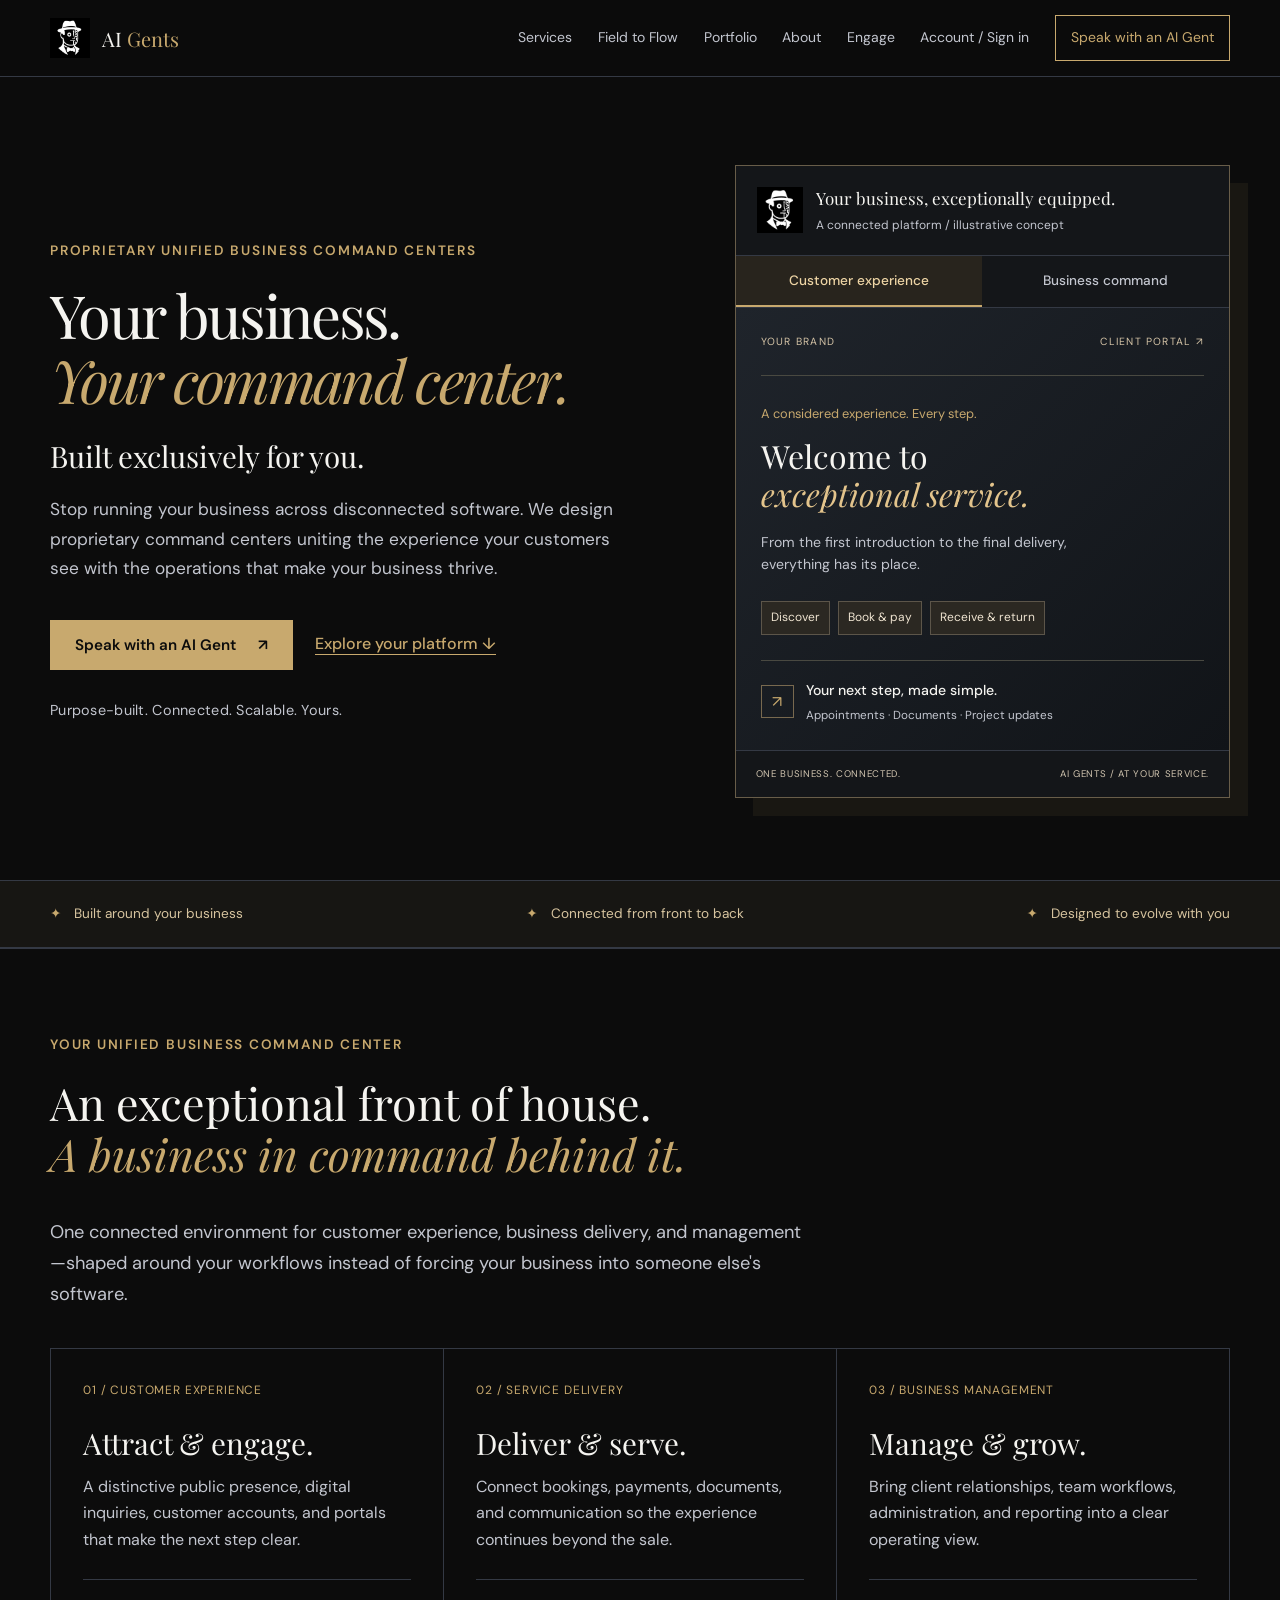
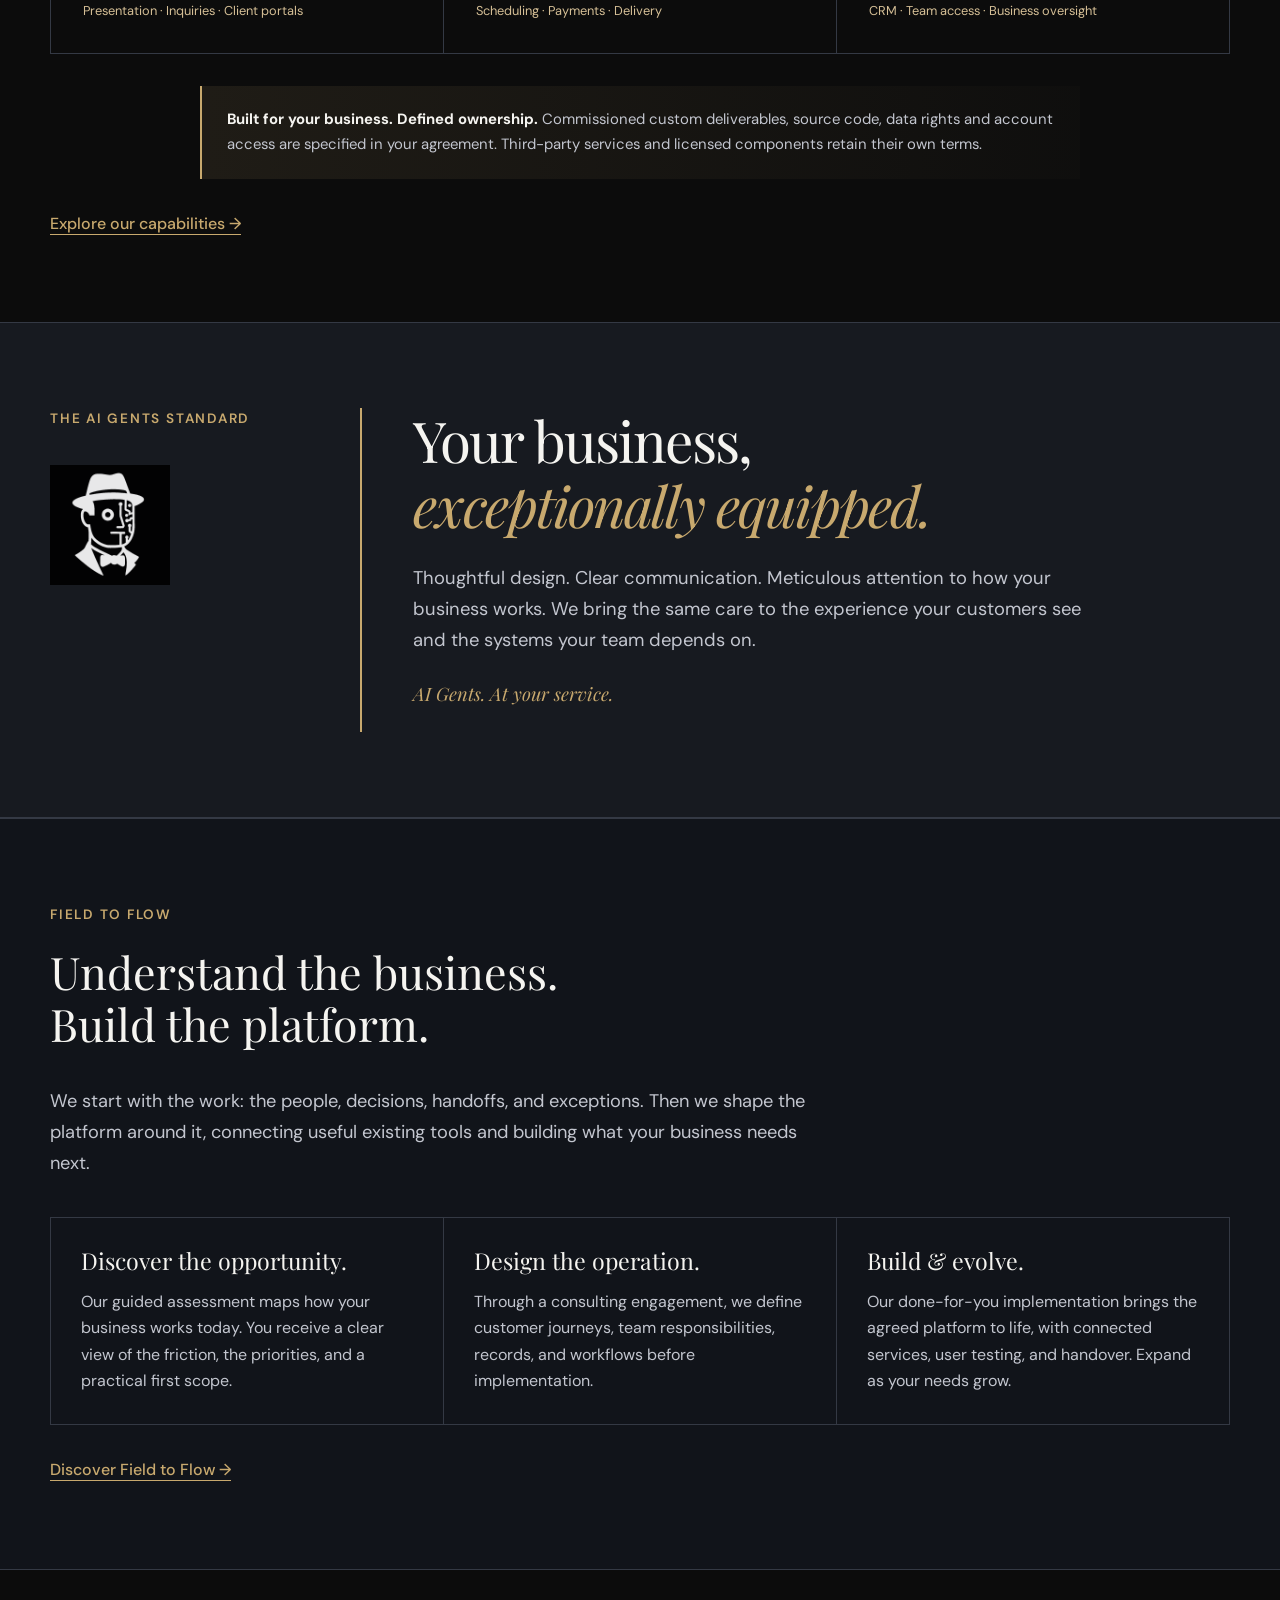
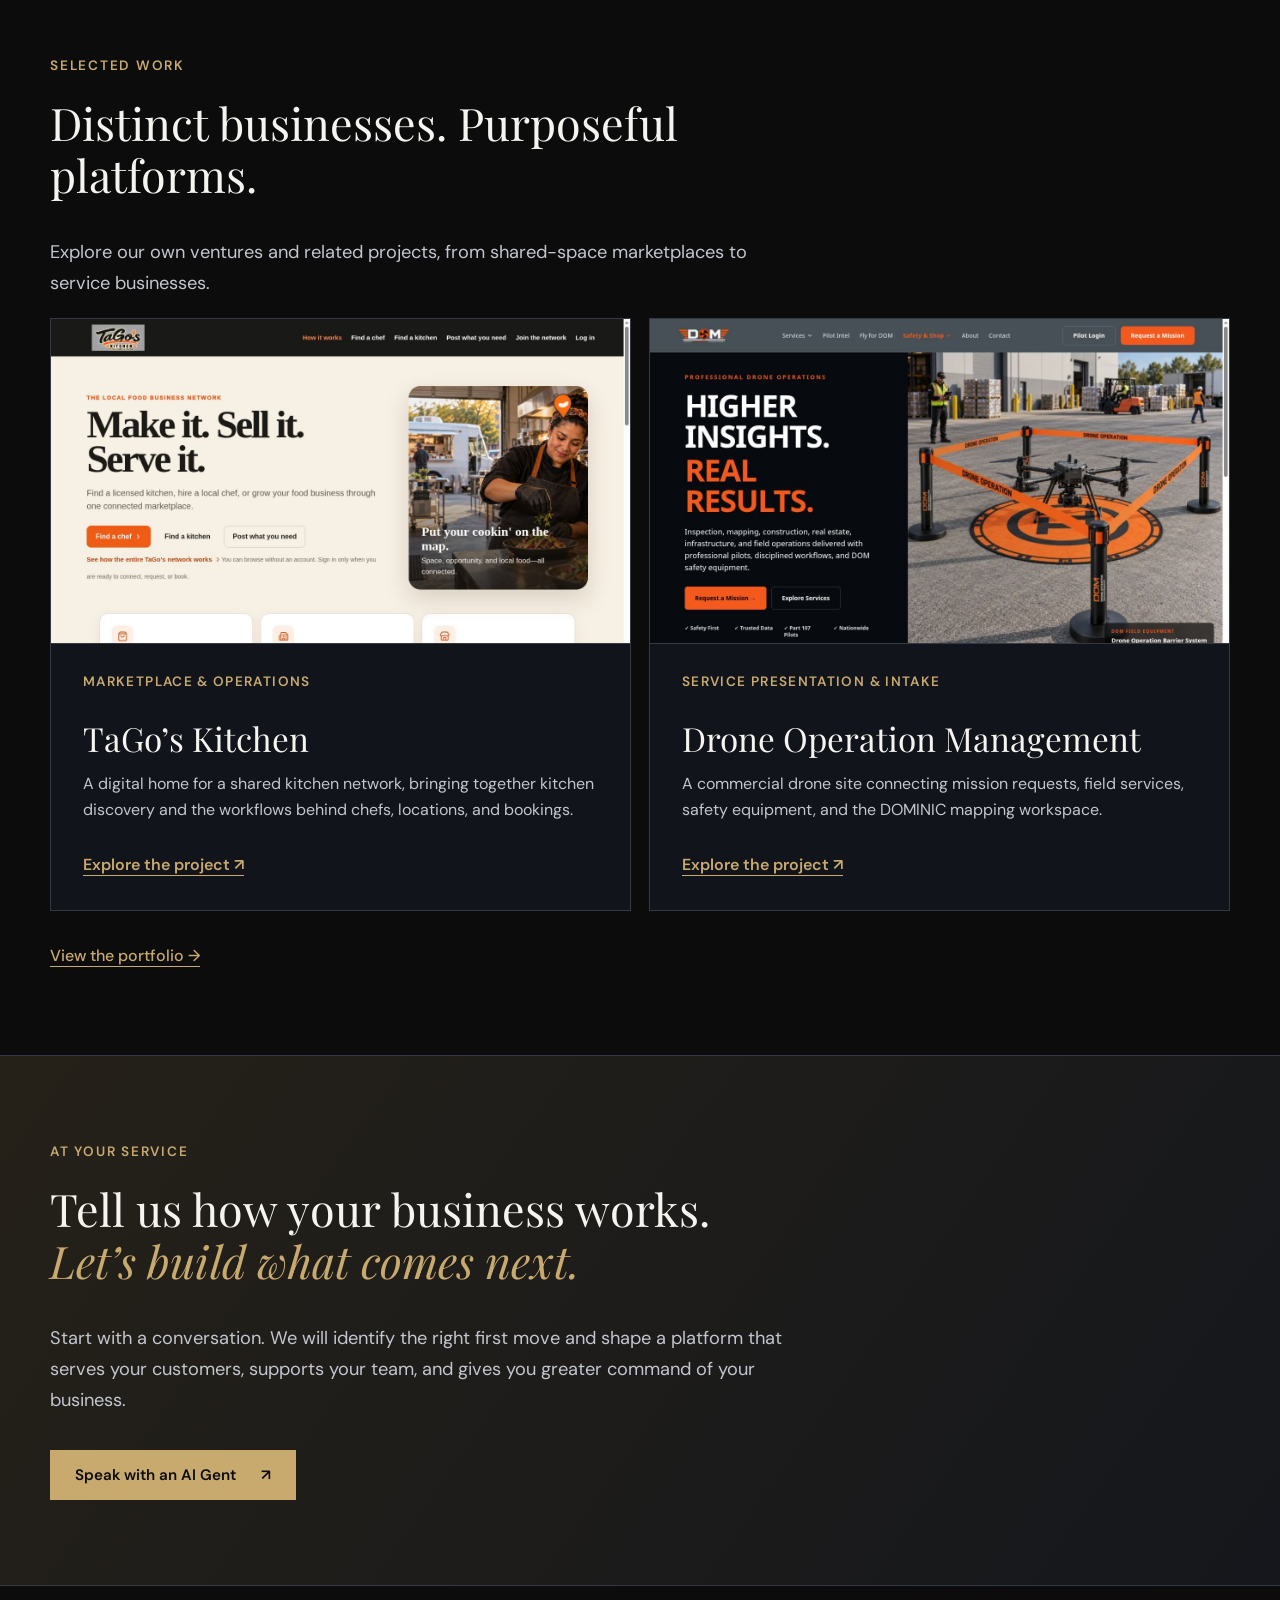
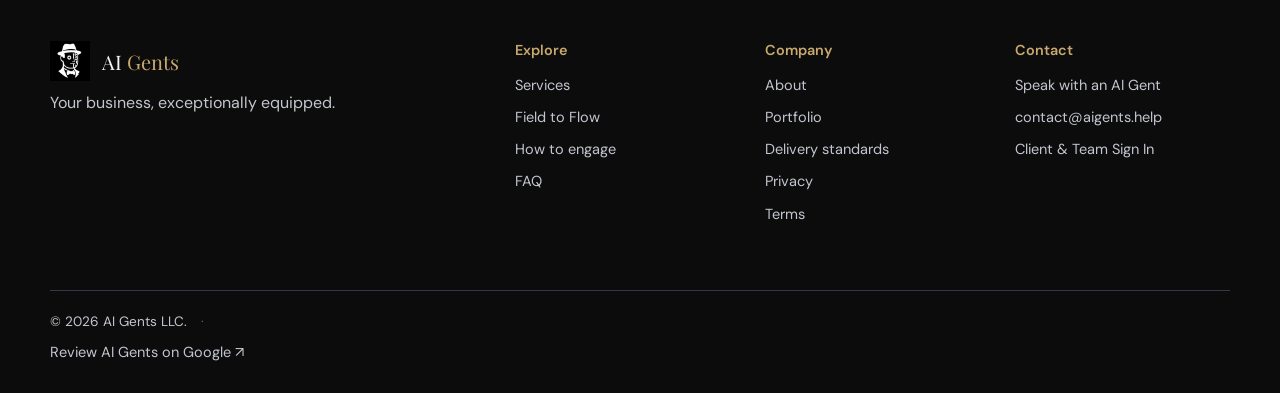
==== commit 3435205d: "Add prominent client and team account sign-in navigation" ====
--- a/index.html
+++ b/index.html
@@ -1,4 +1,4 @@
-<!doctype html><html lang="en"><head><meta charset="utf-8"><meta name="viewport" content="width=device-width, initial-scale=1"><meta name="description" content="AI Gents builds proprietary Unified Business Command Centers tailored to your operations, connecting customer experience, workflows, CRM and business management."><link rel="canonical" href="https://aigents.help/"><meta property="og:type" content="website"><meta property="og:site_name" content="AI Gents"><meta property="og:url" content="https://aigents.help/"><meta property="og:title" content="AI Gents | Proprietary Business Platforms"><meta property="og:description" content="One intelligent environment, designed around your business. Custom command centers connecting client portals, delivery, CRM and operations."><meta property="og:image" content="https://aigents.help/images/ai-gents-social-preview.jpg"><meta property="og:image:secure_url" content="https://aigents.help/images/ai-gents-social-preview.jpg"><meta property="og:image:type" content="image/jpeg"><meta property="og:image:width" content="480"><meta property="og:image:height" content="252"><meta property="og:image:alt" content="AI Gents — Proprietary Business Platforms and AI Consulting"><meta name="twitter:card" content="summary_large_image"><meta name="twitter:title" content="AI Gents | Proprietary Business Platforms"><meta name="twitter:description" content="Your business. Your command center. Built exclusively for you."><meta name="twitter:image" content="https://aigents.help/images/ai-gents-social-preview.jpg"><title>AI Gents | Proprietary Business Platforms</title><link rel="icon" type="image/png" href="images/logo-white.png"><link rel="preconnect" href="https://fonts.googleapis.com"><link rel="preconnect" href="https://fonts.gstatic.com" crossorigin><link href="https://fonts.googleapis.com/css2?family=Playfair+Display:ital,wght@0,400;0,500;0,600;1,400&family=DM+Sans:wght@400;500;600&display=swap" rel="stylesheet"><link rel="stylesheet" href="css/style.css"></head><body class="platform-home"><nav class="site-nav" aria-label="Main navigation"><div class="wrap nav-inner"><a class="brand" href="index.html"><img src="images/logo-white.png" alt="" width="40" height="40"><span>AI <em>Gents</em></span></a><button class="menu-toggle" type="button" aria-label="Open menu" aria-expanded="false" aria-controls="site-links"><span></span><span></span><span></span></button><div class="nav-links" id="site-links"><a href="capabilities.html">Services</a><a href="operations.html">Field to Flow</a><a href="portfolio.html">Portfolio</a><a href="about.html">About</a><a href="engage.html">Engage</a><a class="nav-action" href="contact.html">Speak with an AI Gent</a></div></div></nav><main>
+<!doctype html><html lang="en"><head><meta charset="utf-8"><meta name="viewport" content="width=device-width, initial-scale=1"><meta name="description" content="AI Gents builds proprietary Unified Business Command Centers tailored to your operations, connecting customer experience, workflows, CRM and business management."><link rel="canonical" href="https://aigents.help/"><meta property="og:type" content="website"><meta property="og:site_name" content="AI Gents"><meta property="og:url" content="https://aigents.help/"><meta property="og:title" content="AI Gents | Proprietary Business Platforms"><meta property="og:description" content="One intelligent environment, designed around your business. Custom command centers connecting client portals, delivery, CRM and operations."><meta property="og:image" content="https://aigents.help/images/ai-gents-social-preview.jpg"><meta property="og:image:secure_url" content="https://aigents.help/images/ai-gents-social-preview.jpg"><meta property="og:image:type" content="image/jpeg"><meta property="og:image:width" content="480"><meta property="og:image:height" content="252"><meta property="og:image:alt" content="AI Gents — Proprietary Business Platforms and AI Consulting"><meta name="twitter:card" content="summary_large_image"><meta name="twitter:title" content="AI Gents | Proprietary Business Platforms"><meta name="twitter:description" content="Your business. Your command center. Built exclusively for you."><meta name="twitter:image" content="https://aigents.help/images/ai-gents-social-preview.jpg"><title>AI Gents | Proprietary Business Platforms</title><link rel="icon" type="image/png" href="images/logo-white.png"><link rel="preconnect" href="https://fonts.googleapis.com"><link rel="preconnect" href="https://fonts.gstatic.com" crossorigin><link href="https://fonts.googleapis.com/css2?family=Playfair+Display:ital,wght@0,400;0,500;0,600;1,400&family=DM+Sans:wght@400;500;600&display=swap" rel="stylesheet"><link rel="stylesheet" href="css/style.css"></head><body class="platform-home"><nav class="site-nav" aria-label="Main navigation"><div class="wrap nav-inner"><a class="brand" href="index.html"><img src="images/logo-white.png" alt="" width="40" height="40"><span>AI <em>Gents</em></span></a><button class="menu-toggle" type="button" aria-label="Open menu" aria-expanded="false" aria-controls="site-links"><span></span><span></span><span></span></button><div class="nav-links" id="site-links"><a href="capabilities.html">Services</a><a href="operations.html">Field to Flow</a><a href="portfolio.html">Portfolio</a><a href="about.html">About</a><a href="engage.html">Engage</a><a class="nav-account" href="/office" aria-label="Sign in to your AI Gents account">Account / Sign in</a><a class="nav-action" href="contact.html">Speak with an AI Gent</a></div></div></nav><main>
 <header class="home-hero platform-hero"><div class="wrap hero-layout">
 <div class="hero-copy"><p class="eyebrow">Proprietary Unified Business Command Centers</p>
 <h1>Your business.<br><em>Your command center.</em></h1>
--- a/css/style.css
+++ b/css/style.css
@@ -305,3 +305,10 @@
 @media(max-width:1050px){.page-head.editorial-hero{grid-template-columns:minmax(0,1.05fr) minmax(0,.95fr);gap:22px}.page-head.editorial-hero .hero-copy-block h1{font-size:clamp(2.5rem,4.6vw,4rem)}.process-board{grid-template-columns:1fr 57px 1fr}.process-core{width:47px;height:47px}}
 @media(max-width:760px){.page-head.editorial-hero{display:block;min-height:0;padding-top:38px;padding-bottom:36px}.page-head.editorial-hero .hero-copy-block h1{font-size:clamp(2.55rem,9vw,3.65rem)}.page-head.editorial-hero .hero-exhibit{width:100%;max-width:450px;height:235px;margin:24px auto 0;opacity:1;top:auto;right:auto}.page-head.editorial-hero .hero-copy-block .lede{font-size:1.05rem}.exhibit-browser{height:215px}.exhibit-identity .identity-orbit{width:208px;height:208px}.work-preview{height:140px}.work-stack{height:195px}}
 @media(prefers-reduced-motion:reduce){.process-pulse,.identity-orbit{animation:none}.work-preview{transition:none}}
+
+
+/* Command Center brand narrative and client ownership disclosure */
+.ownership-note{margin:32px auto 0;max-width:880px;padding:21px 25px;border-left:2px solid var(--gold);background:linear-gradient(90deg,rgba(200,169,110,.10),rgba(200,169,110,.015));font-size:.93rem;line-height:1.7;color:var(--muted)}
+.ownership-note strong{color:var(--white)}
+.method-command-note{max-width:670px;font-size:clamp(1rem,1.4vw,1.16rem);line-height:1.6;color:var(--gold);margin-top:16px}
+@media(max-width:650px){.ownership-note{padding:18px}}
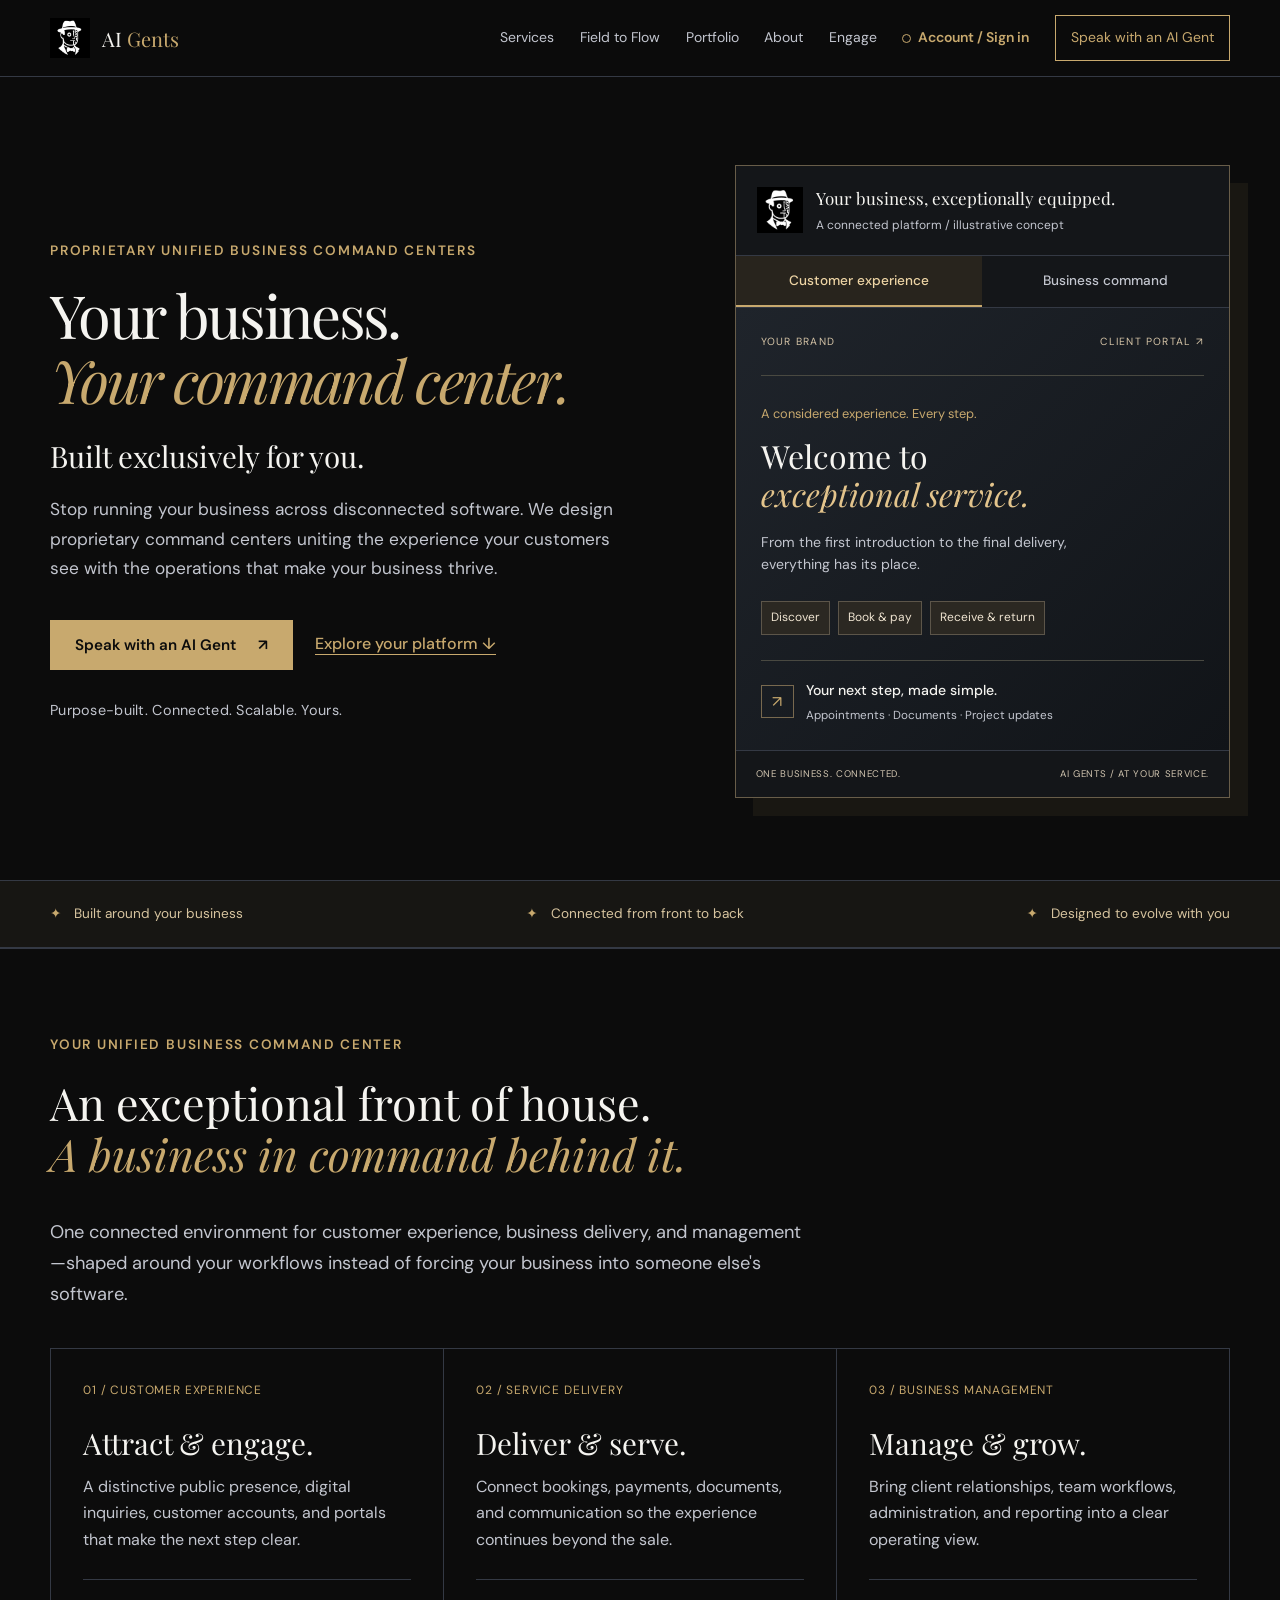
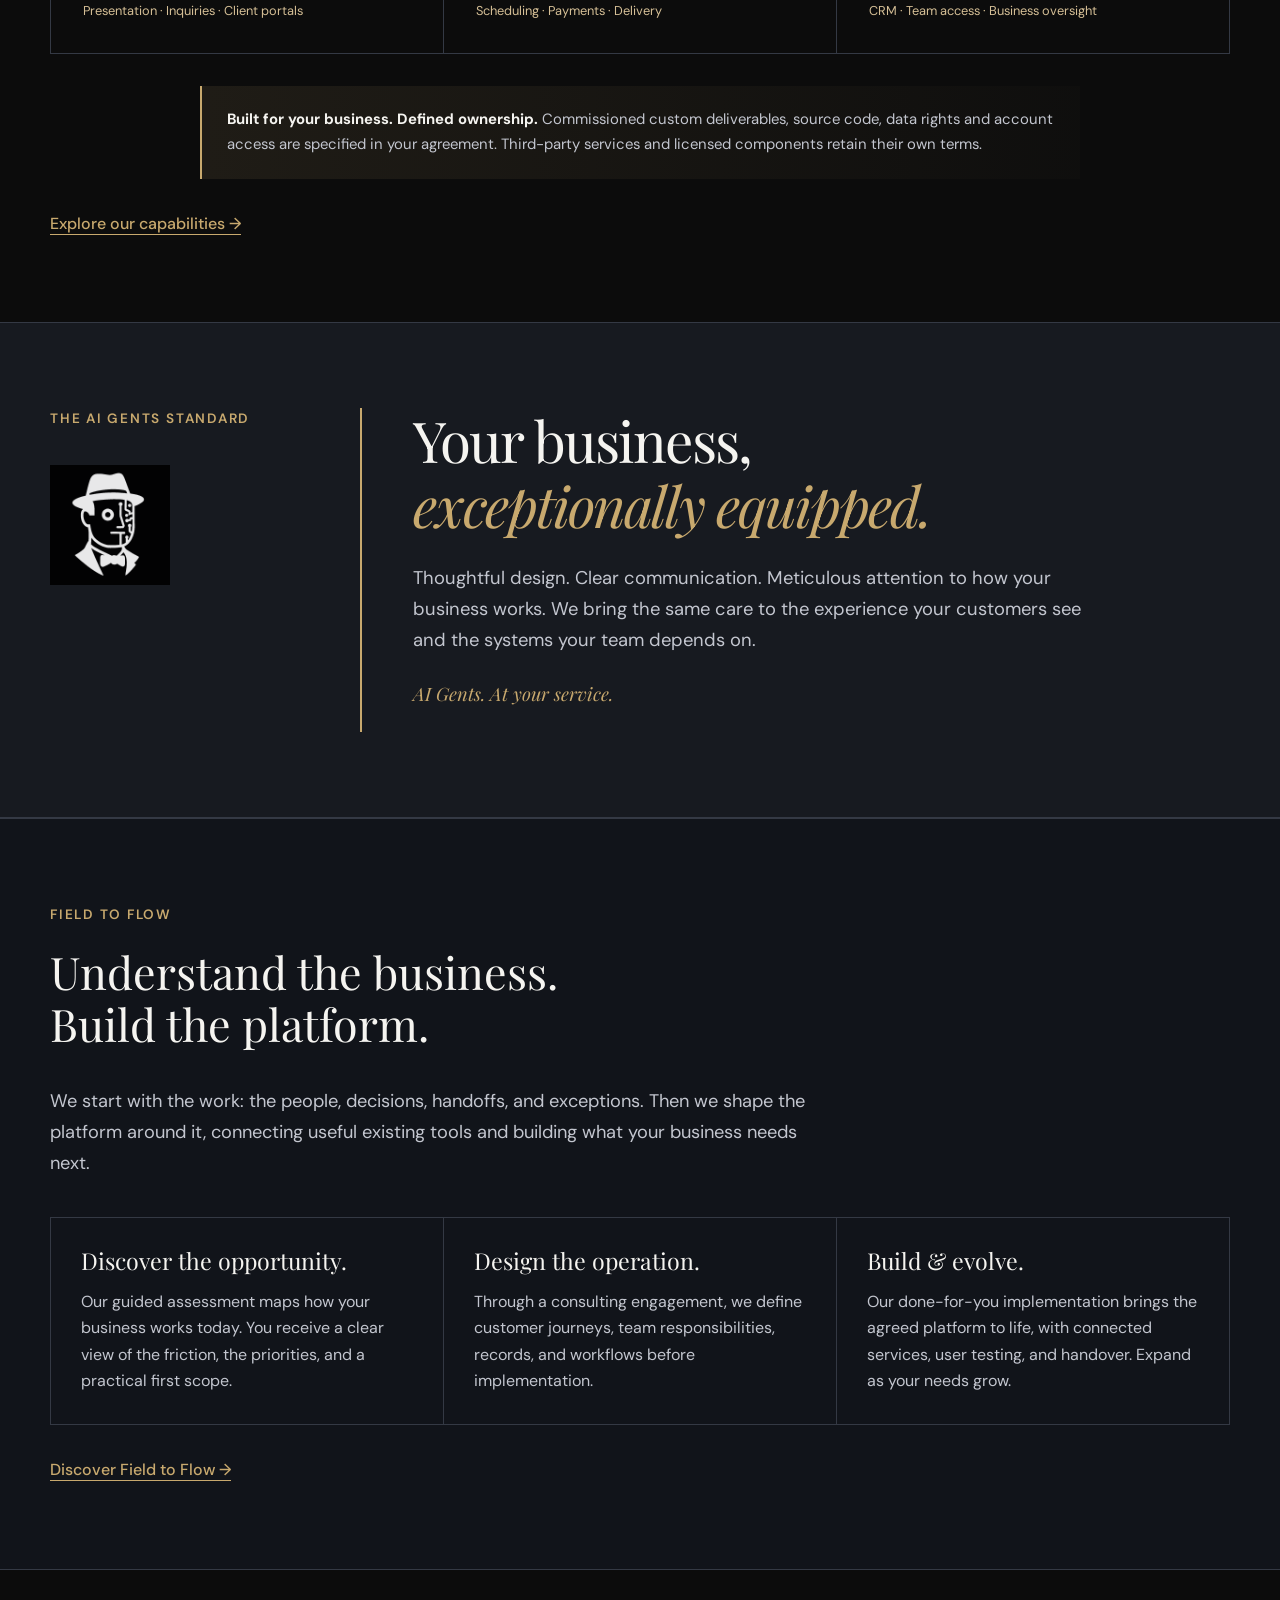
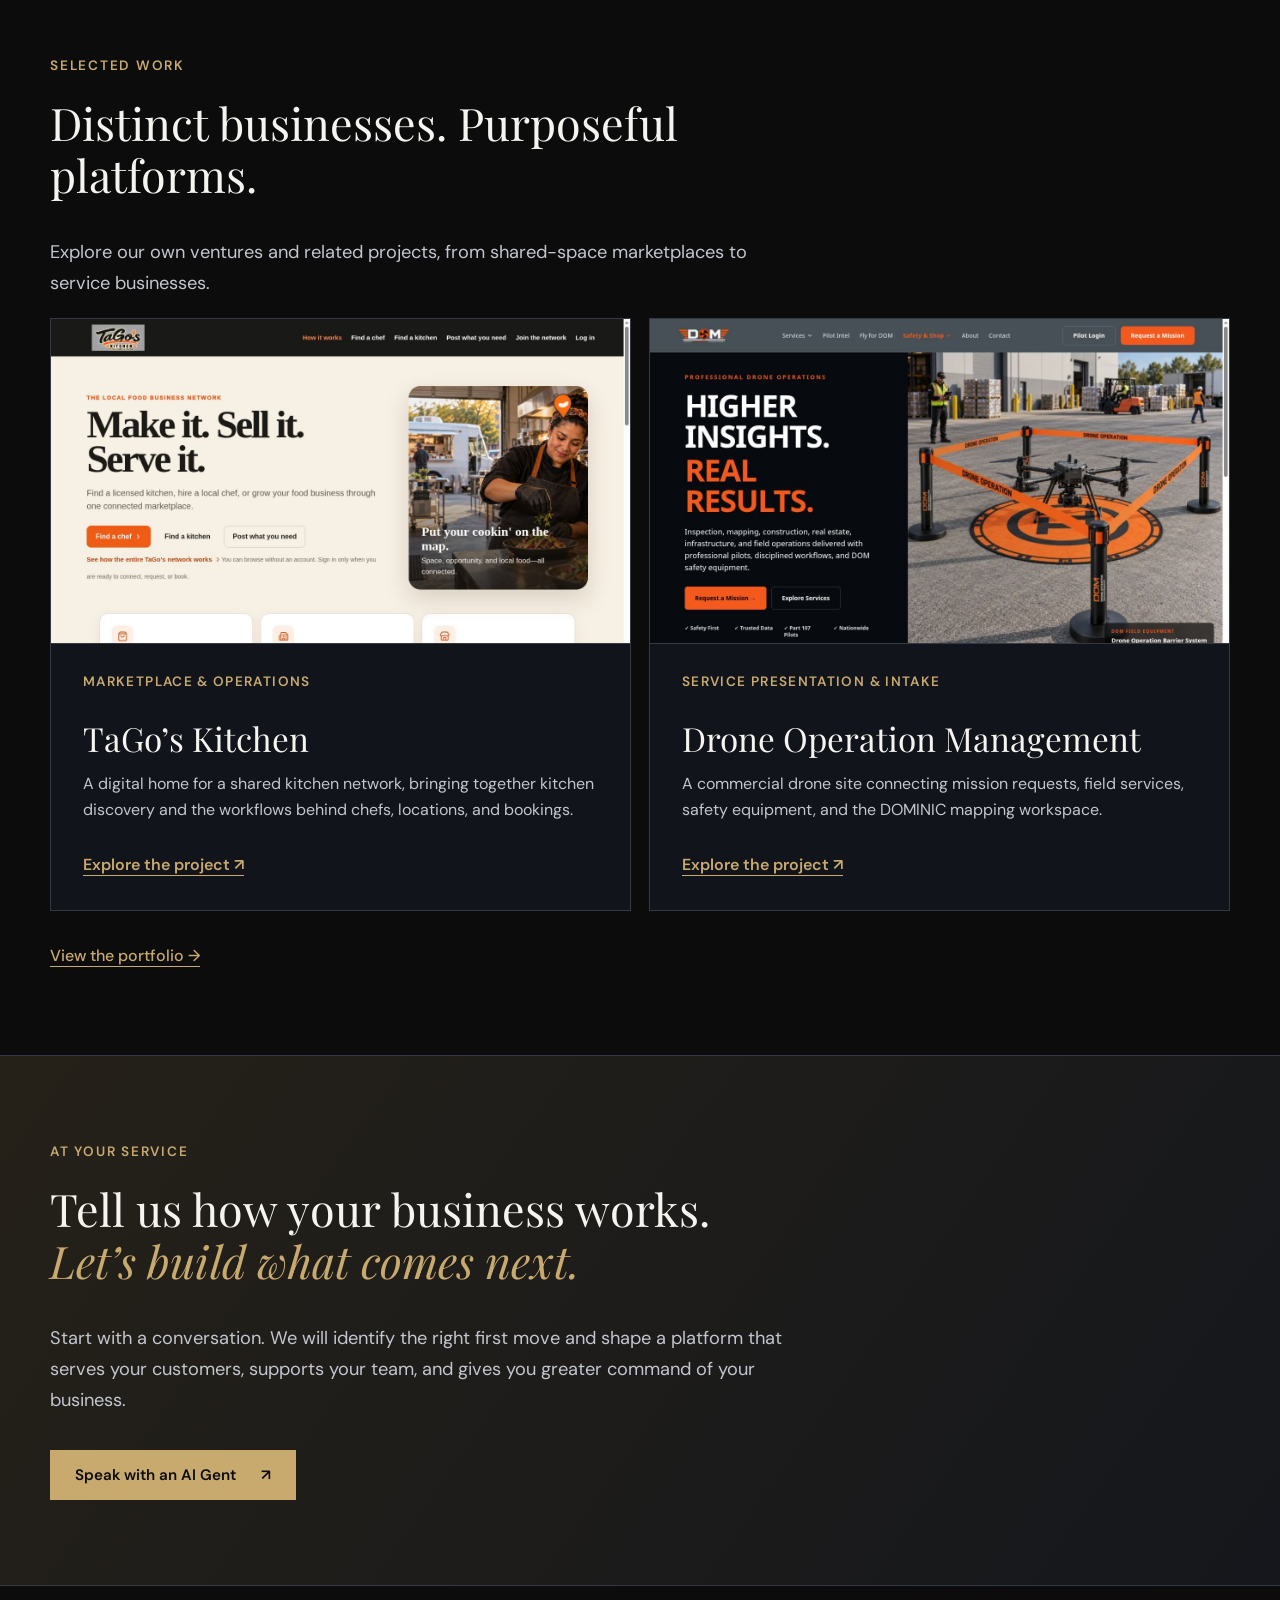
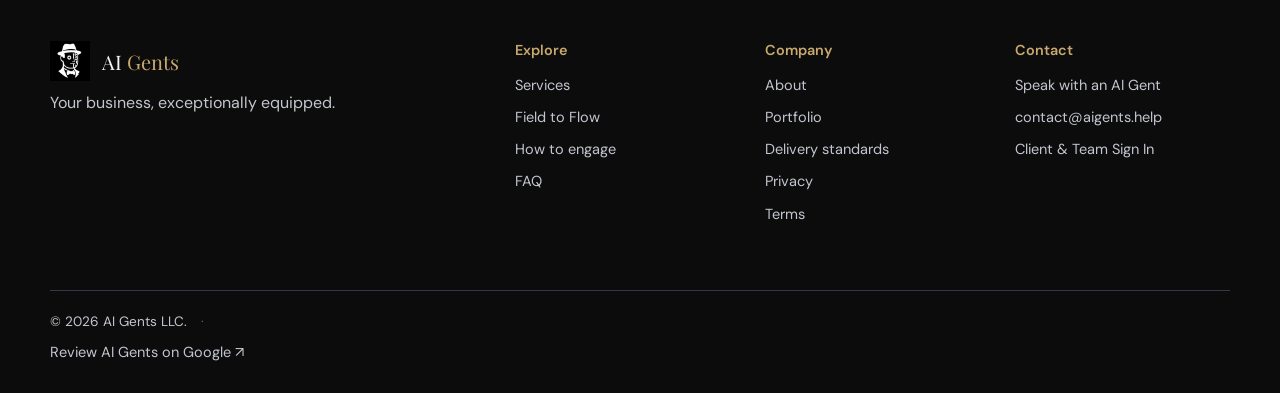
==== commit 0c479a74: "Enable signed-in account label across public website" ====
--- a/index.html
+++ b/index.html
@@ -28,4 +28,4 @@
 <a class="project-card" href="https://www.tagoskitchen.com/" target="_blank" rel="noopener noreferrer"><img class="project-thumb" src="images/portfolio/tagos-home.jpg" alt="TaGo’s Kitchen homepage" width="1358" height="933" loading="lazy"><span class="project-type">Marketplace &amp; operations</span><h3>TaGo’s Kitchen</h3><p>A digital home for a shared kitchen network, bringing together kitchen discovery and the workflows behind chefs, locations, and bookings.</p><span class="project-link">Explore the project ↗</span></a>
 <a class="project-card" href="https://www.droneopsman.com/" target="_blank" rel="noopener noreferrer"><img class="project-thumb" src="images/portfolio/droneopsman-home.jpg" alt="Drone Operation Management homepage" width="1358" height="933" loading="lazy"><span class="project-type">Service presentation &amp; intake</span><h3>Drone Operation Management</h3><p>A commercial drone site connecting mission requests, field services, safety equipment, and the DOMINIC mapping workspace.</p><span class="project-link">Explore the project ↗</span></a></div><p class="after-cards"><a class="text-link" href="portfolio.html">View the portfolio →</a></p></div></section>
 <section class="section cta-section"><div class="wrap"><p class="eyebrow">At your service</p><h2>Tell us how your business works.<br><em>Let’s build what comes next.</em></h2><p class="section-lede">Start with a conversation. We will identify the right first move and shape a platform that serves your customers, supports your team, and gives you greater command of your business.</p><a class="button" href="contact.html?service=platform">Speak with an AI Gent <span aria-hidden="true">↗</span></a></div></section>
-</main><footer class="footer"><div class="wrap footer-grid"><div><a class="brand" href="index.html"><img src="images/logo-white.png" alt="" width="40" height="40"><span>AI <em>Gents</em></span></a><p>Your business, exceptionally equipped.</p></div><div><h2>Explore</h2><a href="capabilities.html">Services</a><a href="operations.html">Field to Flow</a><a href="engage.html">How to engage</a><a href="faq.html">FAQ</a></div><div><h2>Company</h2><a href="about.html">About</a><a href="portfolio.html">Portfolio</a><a href="work.html">Delivery standards</a><a href="privacy.html">Privacy</a><a href="terms.html">Terms</a></div><div><h2>Contact</h2><a href="contact.html">Speak with an AI Gent</a><a href="mailto:contact@aigents.help">contact@aigents.help</a><a href="/office" aria-label="Sign in to the AI Gents client portal">Client &amp; Team Sign In</a></div></div><div class="wrap footer-bottom">© 2026 AI Gents LLC. <span aria-hidden="true" style="padding:0 10px;opacity:.45">·</span><a href="https://g.page/r/CUCgqwaMYOIwEAI/review" target="_blank" rel="noopener noreferrer" aria-label="Leave a Google review for AI Gents">Review AI Gents on Google ↗</a></div></footer><script src="js/main.js" defer></script></body></html>
+</main><footer class="footer"><div class="wrap footer-grid"><div><a class="brand" href="index.html"><img src="images/logo-white.png" alt="" width="40" height="40"><span>AI <em>Gents</em></span></a><p>Your business, exceptionally equipped.</p></div><div><h2>Explore</h2><a href="capabilities.html">Services</a><a href="operations.html">Field to Flow</a><a href="engage.html">How to engage</a><a href="faq.html">FAQ</a></div><div><h2>Company</h2><a href="about.html">About</a><a href="portfolio.html">Portfolio</a><a href="work.html">Delivery standards</a><a href="privacy.html">Privacy</a><a href="terms.html">Terms</a></div><div><h2>Contact</h2><a href="contact.html">Speak with an AI Gent</a><a href="mailto:contact@aigents.help">contact@aigents.help</a><a href="/office" aria-label="Sign in to the AI Gents client portal">Client &amp; Team Sign In</a></div></div><div class="wrap footer-bottom">© 2026 AI Gents LLC. <span aria-hidden="true" style="padding:0 10px;opacity:.45">·</span><a href="https://g.page/r/CUCgqwaMYOIwEAI/review" target="_blank" rel="noopener noreferrer" aria-label="Leave a Google review for AI Gents">Review AI Gents on Google ↗</a></div></footer><script type="module" src="/js/site-account.js"></script><script src="js/main.js" defer></script></body></html>
--- a/css/style.css
+++ b/css/style.css
@@ -312,3 +312,9 @@
 .ownership-note strong{color:var(--white)}
 .method-command-note{max-width:670px;font-size:clamp(1rem,1.4vw,1.16rem);line-height:1.6;color:var(--gold);margin-top:16px}
 @media(max-width:650px){.ownership-note{padding:18px}}
+
+/* Account access: understated but visible in desktop and mobile navigation */
+.site-nav .nav-links .nav-account{display:inline-flex;align-items:center;gap:7px;color:var(--gold,#c8a96e);font-weight:600;white-space:nowrap;text-decoration:none}
+.site-nav .nav-links .nav-account::before{content:"";width:7px;height:7px;border-radius:50%;border:1.5px solid currentColor;display:inline-block}
+.site-nav .nav-links .nav-account:hover,.site-nav .nav-links .nav-account:focus-visible{color:#f0d9a3;text-decoration:underline;text-underline-offset:5px}
+@media(max-width:980px){.site-nav .nav-links .nav-account{padding-block:10px;white-space:normal}}
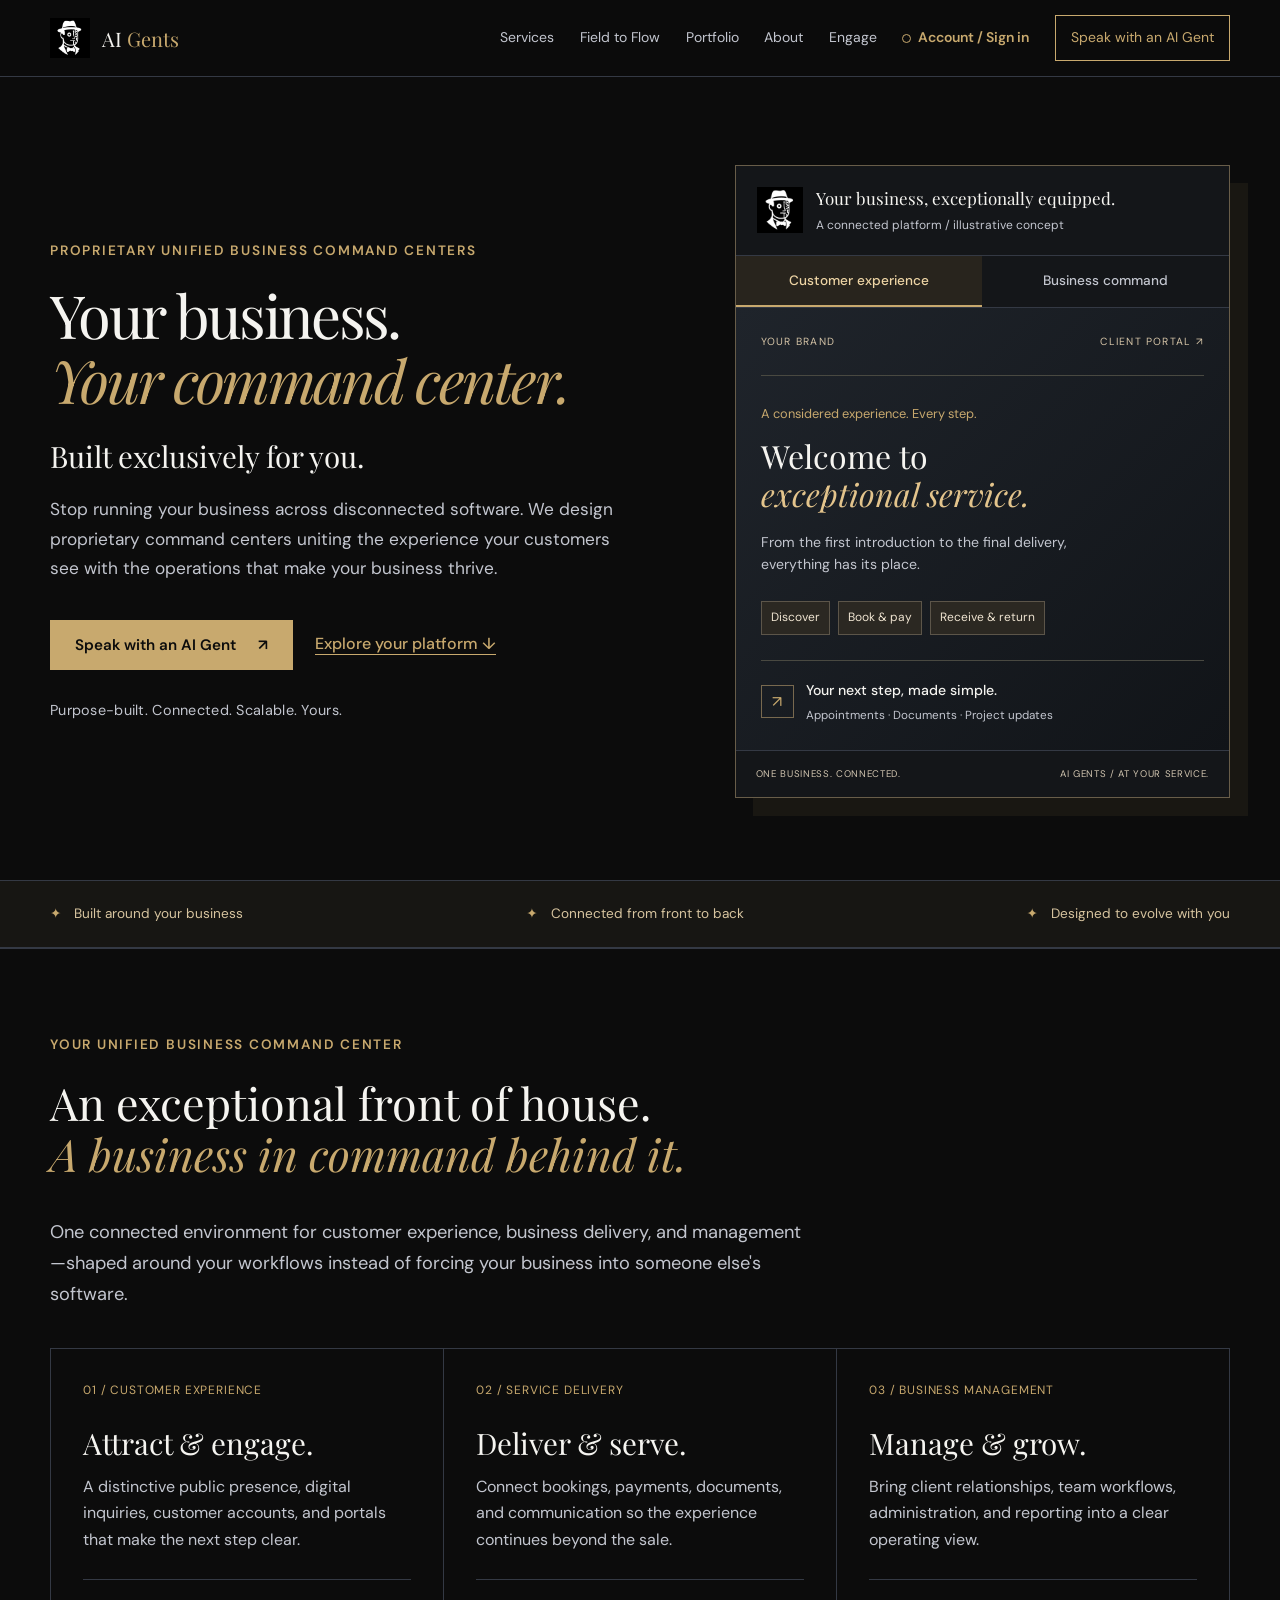
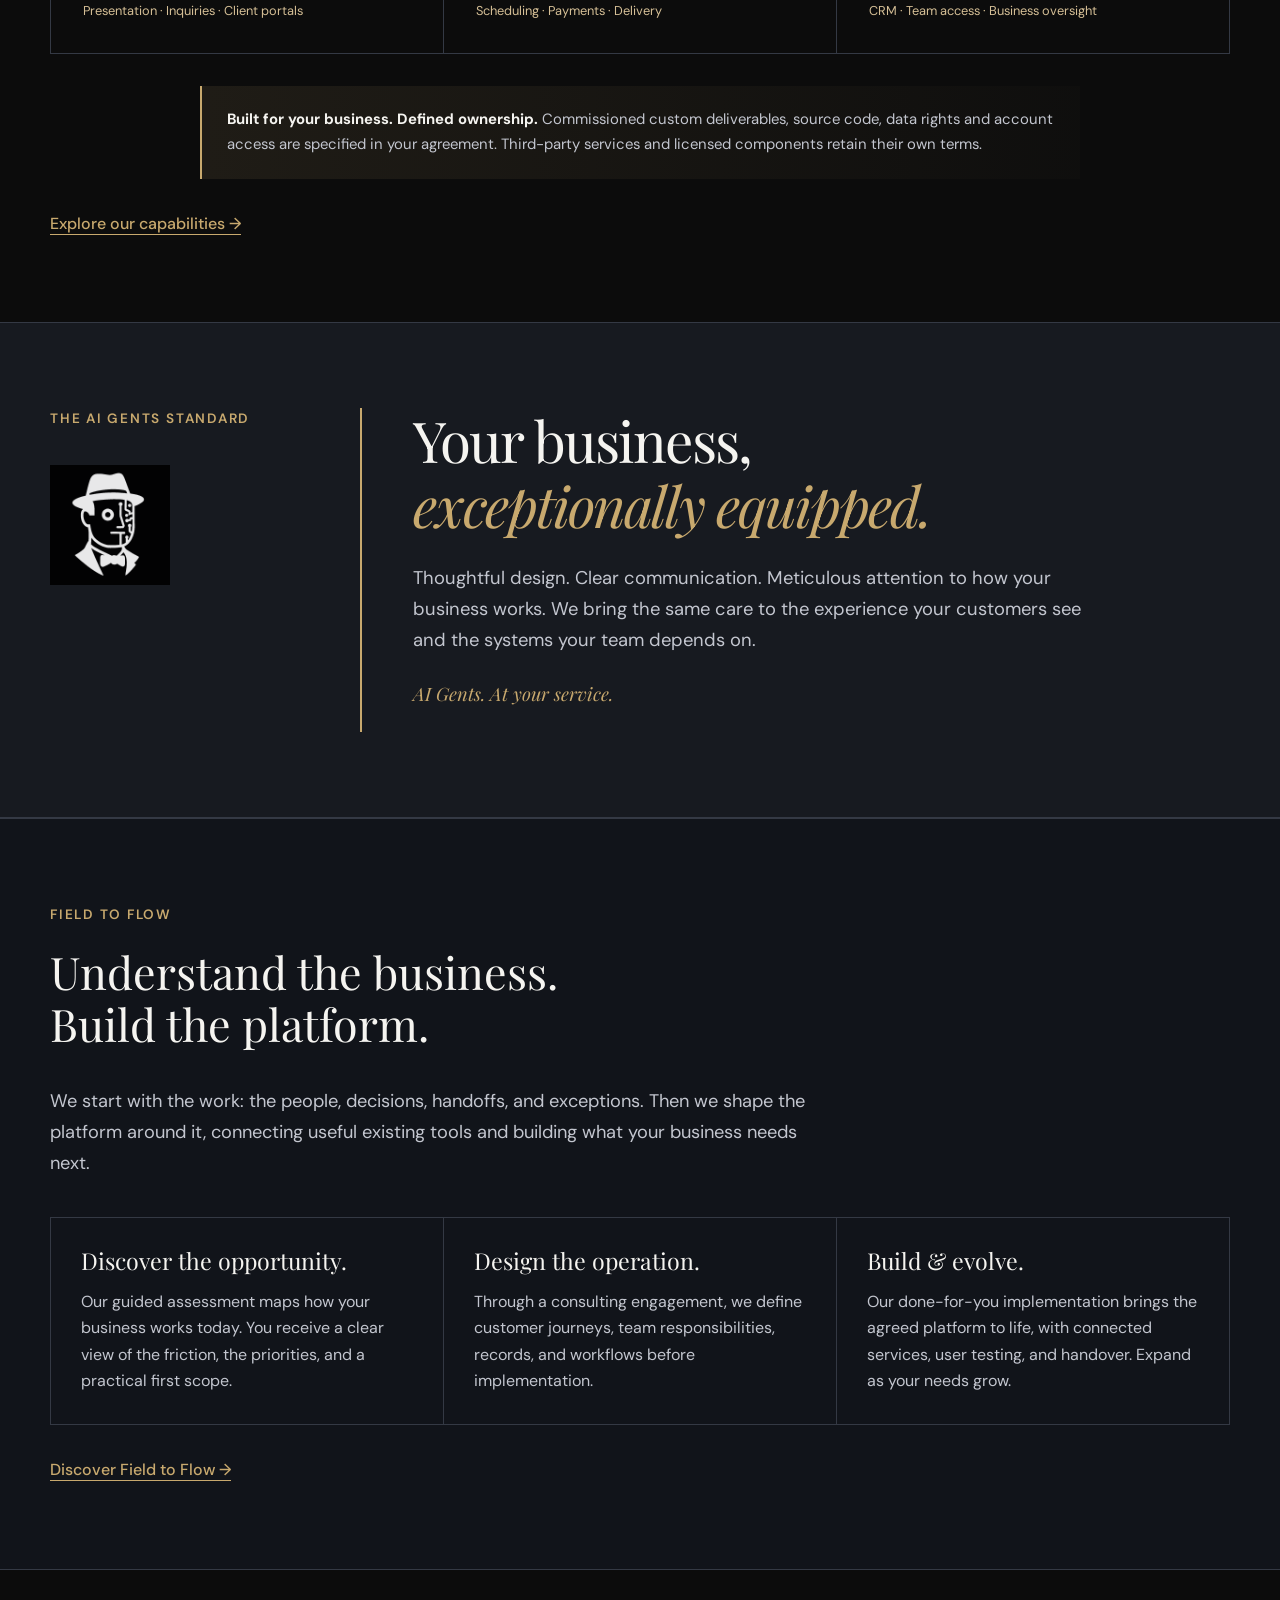
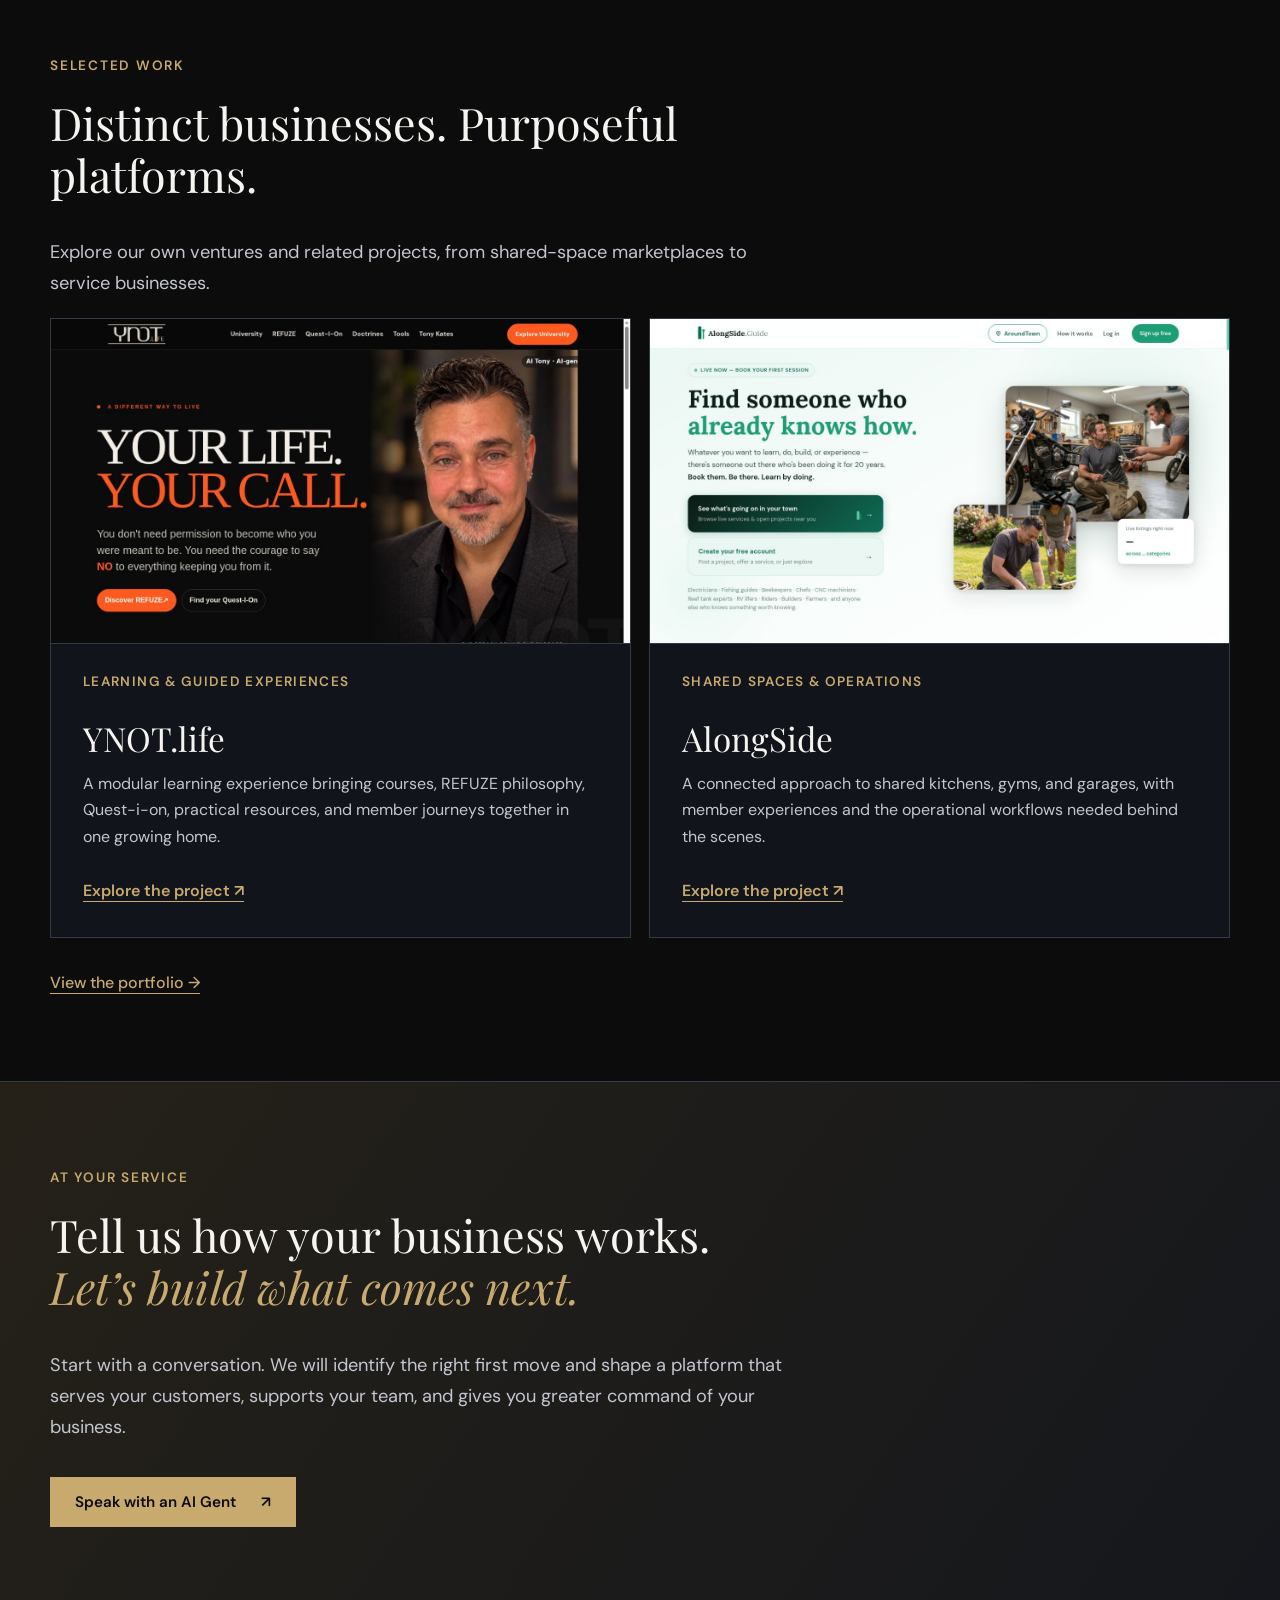
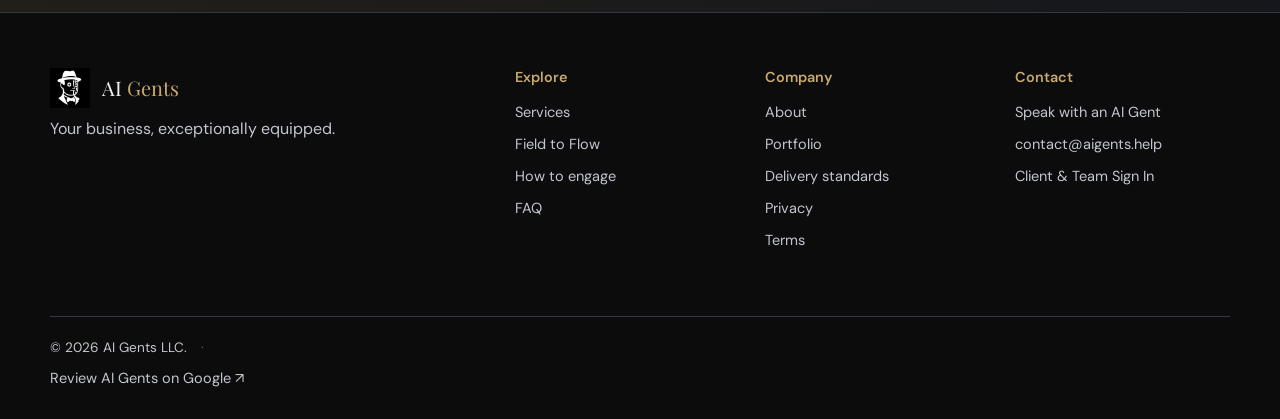
==== commit f7b65848: "Feature flagship YNOT and AlongSide platforms on homepage" ====
--- a/index.html
+++ b/index.html
@@ -25,7 +25,7 @@
 <article class="card"><h3>Design the operation.</h3><p>Through a consulting engagement, we define customer journeys, team responsibilities, records, and workflows before implementation.</p></article>
 <article class="card"><h3>Build &amp; evolve.</h3><p>Our done-for-you implementation brings the agreed platform to life, with connected services, user testing, and handover. Expand as your needs grow.</p></article></div><p class="after-cards"><a class="text-link" href="operations.html">Discover Field to Flow →</a></p></div></section>
 <section class="section portfolio-feature"><div class="wrap"><p class="eyebrow">Selected work</p><h2>Distinct businesses. Purposeful platforms.</h2><p class="section-lede">Explore our own ventures and related projects, from shared-space marketplaces to service businesses.</p><div class="portfolio-grid">
-<a class="project-card" href="https://www.tagoskitchen.com/" target="_blank" rel="noopener noreferrer"><img class="project-thumb" src="images/portfolio/tagos-home.jpg" alt="TaGo’s Kitchen homepage" width="1358" height="933" loading="lazy"><span class="project-type">Marketplace &amp; operations</span><h3>TaGo’s Kitchen</h3><p>A digital home for a shared kitchen network, bringing together kitchen discovery and the workflows behind chefs, locations, and bookings.</p><span class="project-link">Explore the project ↗</span></a>
-<a class="project-card" href="https://www.droneopsman.com/" target="_blank" rel="noopener noreferrer"><img class="project-thumb" src="images/portfolio/droneopsman-home.jpg" alt="Drone Operation Management homepage" width="1358" height="933" loading="lazy"><span class="project-type">Service presentation &amp; intake</span><h3>Drone Operation Management</h3><p>A commercial drone site connecting mission requests, field services, safety equipment, and the DOMINIC mapping workspace.</p><span class="project-link">Explore the project ↗</span></a></div><p class="after-cards"><a class="text-link" href="portfolio.html">View the portfolio →</a></p></div></section>
+<a class="project-card" href="https://www.ynot.life/" target="_blank" rel="noopener noreferrer"><img class="project-thumb" src="images/portfolio/ynot-home.jpg" alt="YNOT.life homepage preview" width="1348" height="926" loading="lazy"><span class="project-type">Learning &amp; guided experiences</span><h3>YNOT.life</h3><p>A modular learning experience bringing courses, REFUZE philosophy, Quest-i-on, practical resources, and member journeys together in one growing home.</p><span class="project-link">Explore the project ↗</span></a>
+<a class="project-card" href="https://alongside.guide/" target="_blank" rel="noopener noreferrer"><img class="project-thumb" src="images/portfolio/alongside-home.jpg" alt="AlongSide homepage preview" width="1358" height="933" loading="lazy"><span class="project-type">Shared spaces &amp; operations</span><h3>AlongSide</h3><p>A connected approach to shared kitchens, gyms, and garages, with member experiences and the operational workflows needed behind the scenes.</p><span class="project-link">Explore the project ↗</span></a></div><p class="after-cards"><a class="text-link" href="portfolio.html">View the portfolio →</a></p></div></section>
 <section class="section cta-section"><div class="wrap"><p class="eyebrow">At your service</p><h2>Tell us how your business works.<br><em>Let’s build what comes next.</em></h2><p class="section-lede">Start with a conversation. We will identify the right first move and shape a platform that serves your customers, supports your team, and gives you greater command of your business.</p><a class="button" href="contact.html?service=platform">Speak with an AI Gent <span aria-hidden="true">↗</span></a></div></section>
 </main><footer class="footer"><div class="wrap footer-grid"><div><a class="brand" href="index.html"><img src="images/logo-white.png" alt="" width="40" height="40"><span>AI <em>Gents</em></span></a><p>Your business, exceptionally equipped.</p></div><div><h2>Explore</h2><a href="capabilities.html">Services</a><a href="operations.html">Field to Flow</a><a href="engage.html">How to engage</a><a href="faq.html">FAQ</a></div><div><h2>Company</h2><a href="about.html">About</a><a href="portfolio.html">Portfolio</a><a href="work.html">Delivery standards</a><a href="privacy.html">Privacy</a><a href="terms.html">Terms</a></div><div><h2>Contact</h2><a href="contact.html">Speak with an AI Gent</a><a href="mailto:contact@aigents.help">contact@aigents.help</a><a href="/office" aria-label="Sign in to the AI Gents client portal">Client &amp; Team Sign In</a></div></div><div class="wrap footer-bottom">© 2026 AI Gents LLC. <span aria-hidden="true" style="padding:0 10px;opacity:.45">·</span><a href="https://g.page/r/CUCgqwaMYOIwEAI/review" target="_blank" rel="noopener noreferrer" aria-label="Leave a Google review for AI Gents">Review AI Gents on Google ↗</a></div></footer><script type="module" src="/js/site-account.js"></script><script src="js/main.js" defer></script></body></html>
--- a/css/style.css
+++ b/css/style.css
@@ -318,3 +318,13 @@
 .site-nav .nav-links .nav-account::before{content:"";width:7px;height:7px;border-radius:50%;border:1.5px solid currentColor;display:inline-block}
 .site-nav .nav-links .nav-account:hover,.site-nav .nav-links .nav-account:focus-visible{color:#f0d9a3;text-decoration:underline;text-underline-offset:5px}
 @media(max-width:980px){.site-nav .nav-links .nav-account{padding-block:10px;white-space:normal}}
+
+/* Prevent expanded account navigation from squeezing headings or CTAs */
+@media(min-width:761px) and (max-width:1120px){
+ .site-nav .menu-toggle{display:flex;flex-direction:column;justify-content:center;gap:5px;width:44px;height:44px;border:1px solid var(--rule);background:transparent;padding:10px;cursor:pointer}
+ .site-nav .menu-toggle span{height:2px;background:var(--white);width:100%}
+ .site-nav .nav-links{display:none;position:absolute;left:0;right:0;top:76px;background:#101216;border-bottom:1px solid var(--rule);padding:20px 30px;flex-direction:column;align-items:stretch;gap:0;max-height:calc(100vh - 76px);overflow:auto}
+ .site-nav .nav-links.open{display:flex}
+ .site-nav .nav-links a{font-size:1rem;padding:12px 8px}
+ .site-nav .nav-links .nav-action{padding:12px 15px;text-align:center}
+}
